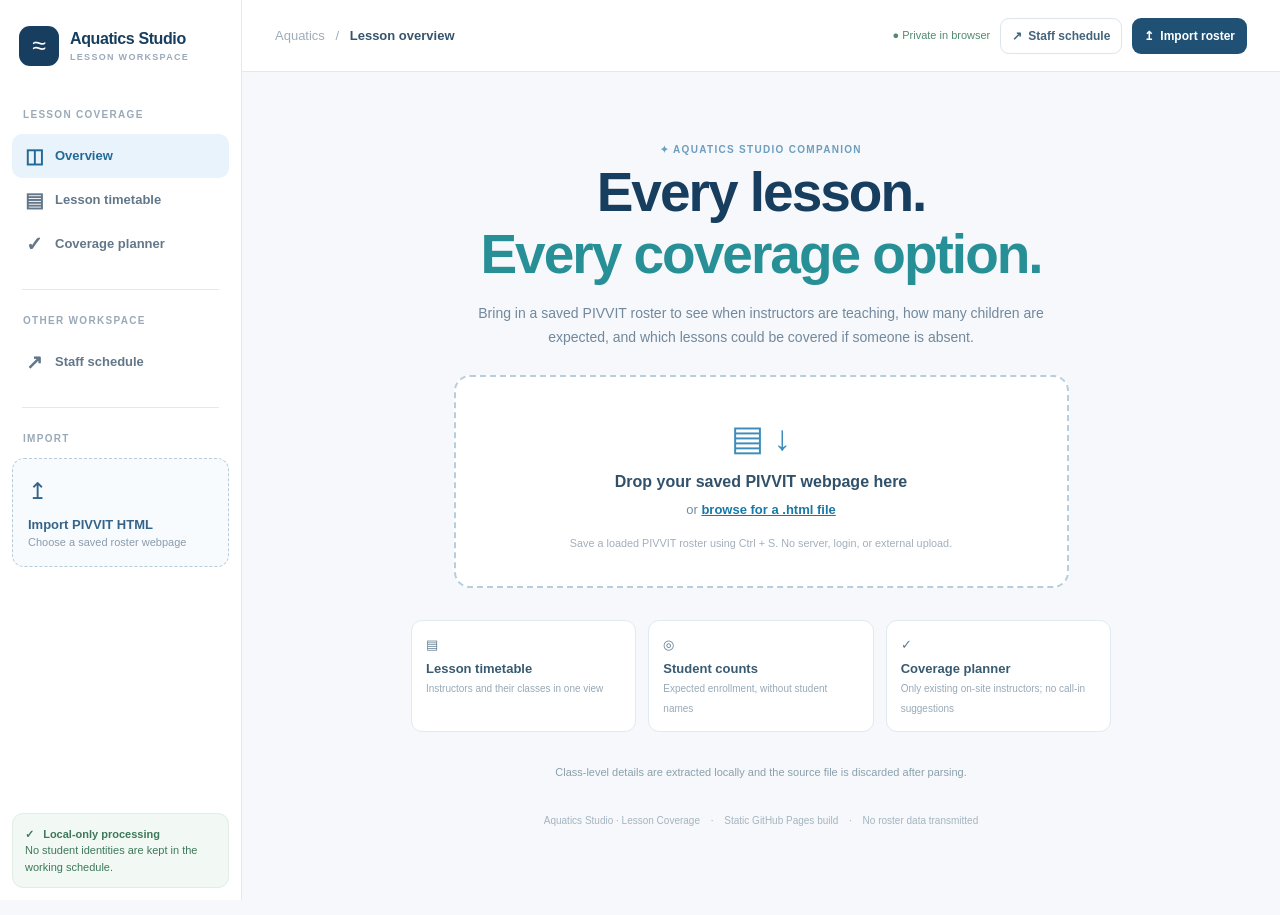
==== lesson-coverage.html @ ae76c293 "Add files via upload" ====
<!doctype html>
<html lang="en">
<head>
<meta charset="UTF-8"><meta name="viewport" content="width=device-width,initial-scale=1">
<title>Lesson Coverage · Aquatics Studio</title>
<meta name="description" content="A local-only PIVVIT roster viewer and lesson coverage planning assistant.">
<style>
:root{color-scheme:light;--navy:#173e5e;--blue:#3c8cb9;--teal:#159e94;--ink:#203548;--muted:#8294a5;--line:#e1eaf0;--bg:#f6f8fb;--soft:#edf5fb;--shadow:0 5px 25px rgba(29,56,80,.035);font-family:Inter,-apple-system,BlinkMacSystemFont,'Segoe UI',Arial,sans-serif}
*{box-sizing:border-box}body{margin:0;background:var(--bg);color:var(--ink);font-size:13px;line-height:1.5}h1,h2,h3,p{margin:0}button,input,select{font:inherit}button{cursor:pointer}button:disabled{opacity:.45;cursor:not-allowed}button:focus-visible,a:focus-visible,input:focus-visible,select:focus-visible,[tabindex]:focus-visible{outline:3px solid #a6d4ea;outline-offset:2px}.hidden{display:none!important}.layout{display:flex;min-height:100vh}.sidebar{width:242px;flex:none;background:white;border-right:1px solid var(--line);display:flex;flex-direction:column;position:sticky;top:0;height:100vh}.brand{padding:26px 19px 33px;display:flex;align-items:center;gap:11px;text-decoration:none}.brandmark{height:40px;width:40px;border-radius:11px;background:var(--navy);color:white;display:grid;place-items:center;font-size:25px}.brand strong{display:block;font-size:16px;letter-spacing:-.4px;color:var(--navy)}.brand small{display:block;font-size:9px;letter-spacing:1.3px;font-weight:800;color:#9aaabb}.side-inner{flex:1;overflow:auto;padding:0 12px}.side-label{color:#9aa9b8;letter-spacing:1.3px;font-size:10px;font-weight:800;margin:8px 11px 12px}.side-link{display:flex;width:100%;border:0;background:transparent;align-items:center;gap:11px;text-decoration:none;color:#62778a;padding:12px;border-radius:10px;font-size:13px;font-weight:650;text-align:left}.side-link:hover{background:#f4f9fc}.side-link.active{background:#e9f3fb;color:#236995}.nav-symbol{font-size:20px;width:20px;text-align:center;line-height:1}.side-divider{height:1px;background:var(--line);margin:23px 10px}.sidebar-upload{width:100%;padding:15px;border:1px dashed #b7ccdb;border-radius:12px;background:#f8fbfe;text-align:left;color:#356488;margin-bottom:20px}.sidebar-upload strong,.sidebar-upload small{display:block}.sidebar-upload strong{margin-top:6px}.sidebar-upload small{color:#8a9bab;font-size:11px}.private-note{margin:12px;padding:12px;border-radius:11px;background:#f2f9f5;border:1px solid #e1ede5;color:#3d7859;font-size:11px;font-weight:700}.main{min-width:0;flex:1}.topbar{height:72px;background:#fff;border-bottom:1px solid var(--line);padding:0 33px;display:flex;align-items:center;justify-content:space-between;gap:12px}.breadcrumb{color:#a0acb8}.breadcrumb strong{color:#36546d}.topbar-right{display:flex;align-items:center;gap:10px}.local-status{font-size:11px;color:#528b71}.btn{display:inline-flex;align-items:center;justify-content:center;text-decoration:none;gap:6px;padding:9px 14px;border-radius:9px;font-size:12px;font-weight:750;border:1px solid transparent;white-space:nowrap}.btn-primary{background:#205175;color:#fff}.btn-primary:hover{background:#15405d}.btn-light{background:white;color:#42647d;border-color:#dbe5ed}.btn-light:hover{background:#f5f9fc}.btn-teal{background:#168e85;color:#fff}.btn-teal:hover{background:#0d746d}.btn-sm{padding:8px 11px}.page{padding:32px 34px 55px;max-width:1540px;margin:auto}.heading{display:flex;align-items:flex-end;justify-content:space-between;gap:18px;margin-bottom:24px}.eyebrow{color:#6c9ec0;font-size:10px;font-weight:850;letter-spacing:1.3px;margin-bottom:5px}.heading h1{color:var(--navy);font-size:31px;letter-spacing:-1px}.heading p{margin-top:6px;color:#8595a4;font-size:12px}.panel{background:#fff;border:1px solid var(--line);border-radius:15px;box-shadow:var(--shadow)}.panel-pad{padding:21px}.panel h2{color:#264962;font-size:16px;letter-spacing:-.25px}.sub{color:#91a2b0;font-size:11px;margin-top:4px}.import-hero{max-width:800px;margin:38px auto 0;text-align:center}.import-hero h1{font-size:clamp(32px,4.5vw,55px);letter-spacing:-2px;line-height:1.12;color:var(--navy)}.import-hero h1 em{color:#278f96;font-style:normal}.import-hero p{max-width:600px;margin:17px auto 25px;color:#71889d;font-size:14px;line-height:1.7}.drop{max-width:615px;margin:0 auto;padding:35px 20px;border:2px dashed #b6cedd;background:#fff;border-radius:16px;cursor:pointer}.drop:hover,.drop.drag{background:#f4fbff;border-color:#4b9ac2}.drop-icon{font-size:35px;color:#3d8cba}.drop strong,.drop span,.drop small{display:block}.drop strong{font-size:16px;margin:6px 0;color:#31516b}.drop span{color:#718da0}.drop u{color:#1879a8;font-weight:700}.drop small{color:#a2afbc;margin-top:15px}.privacy{font-size:11px;color:#8aa0ac;margin-top:22px}.feature-grid{display:grid;grid-template-columns:repeat(3,1fr);gap:12px;max-width:700px;margin:32px auto}.feature-grid>div{background:#fff;border:1px solid var(--line);border-radius:11px;padding:14px;color:#5f7a8f;text-align:left}.feature-grid b{display:block;color:#385b72;margin-top:4px}.feature-grid span{font-size:10px;color:#97a9b7}.toolbar{display:flex;align-items:center;flex-wrap:wrap;gap:10px;justify-content:space-between;margin-bottom:18px}.toolbar-right{display:flex;align-items:center;gap:9px;flex-wrap:wrap}.field{background:white;border:1px solid #dce7ef;border-radius:9px;padding:10px 12px;color:#42637b;min-width:160px;max-width:100%}.field-inline{display:flex;align-items:center;gap:8px}.field-inline label{font-size:11px;color:#748b9b;font-weight:700}.kpis{display:grid;grid-template-columns:repeat(4,minmax(0,1fr));gap:13px;margin-bottom:18px}.kpi{padding:18px}.kpi-label{font-size:11px;color:#8699a8}.kpi-value{font-size:32px;font-weight:800;letter-spacing:-1px;color:#244b68;margin:7px 0 2px}.kpi-note{font-size:10px;color:#9fb0bc}.pill{display:inline-flex;align-items:center;border:1px solid #d8e8f2;border-radius:99px;padding:3px 8px;background:#f1f8fc;color:#407aa1;font-weight:750;font-size:10px}.pill.success{background:#eef8f2;border-color:#cfebda;color:#2b885e}.pill.warn{background:#fff8e9;border-color:#f6e5c5;color:#a87821}.pill.danger{background:#fdf0ee;border-color:#f2d3ce;color:#ab5a4b}.section-head{display:flex;justify-content:space-between;gap:12px;align-items:flex-start;margin-bottom:16px;flex-wrap:wrap}.section-actions{display:flex;flex-wrap:wrap;gap:8px;align-items:center}.view-tabs{display:flex;gap:3px;background:#f3f7fa;border-radius:9px;padding:4px}.view-tab{border:0;background:transparent;color:#7891a4;padding:6px 10px;border-radius:7px;font-weight:750;font-size:11px}.view-tab.active{background:#fff;color:#2c678e;box-shadow:0 2px 5px #193d5717}.search{width:190px;min-width:100px}.schedule-panel{padding:20px;margin-top:17px}.notice{background:#f0f7fc;border:1px solid #daebf6;padding:12px 14px;border-radius:10px;color:#537d99;font-size:11px;margin-bottom:15px}.notice.warn{background:#fff8ee;border-color:#f4e4ca;color:#906b35}.notice.danger{background:#fff1ee;border-color:#f0d4cf;color:#a45a4e}.timeline-wrap{overflow:auto;border:1px solid #e6edf2;border-radius:10px}.timeline{min-width:820px}.timeline-header,.timeline-row{display:grid;grid-template-columns:195px 1fr}.timeline-header{background:#f8fbfd;border-bottom:1px solid #e3ebf2}.timeline-name-header{padding:12px;font-size:10px;font-weight:850;color:#899faf;border-right:1px solid #e6ecf2}.timeline-track-header{position:relative;height:39px}.hour-tick{position:absolute;top:13px;transform:translateX(-50%);font-size:10px;color:#8ca0b2;white-space:nowrap}.hour-tick.last{transform:translateX(-100%)}.timeline-person{padding:8px 12px;border-right:1px solid #e6edf2;overflow:hidden;white-space:nowrap;text-overflow:ellipsis;color:#4f6b7e;font-weight:650}.timeline-row{height:45px;border-bottom:1px solid #eef2f6}.timeline-row:last-child{border-bottom:0}.timeline-body{position:relative;background:repeating-linear-gradient(to right,#fff 0,#fff calc(var(--step) - 1px),#edf2f6 calc(var(--step) - 1px),#edf2f6 var(--step))}.timeline-lesson{position:absolute;top:9px;height:27px;background:#279e98;border:0;border-radius:5px;padding:3px 5px;color:white;font-size:10px;overflow:hidden;white-space:nowrap;text-overflow:ellipsis;text-align:left;min-width:2px}.timeline-lesson:hover{background:#147e79}.timeline-lesson.canceled{background:#aeb8c2;color:#324a59}.timeline-lesson.empty{background:#b7d7d4;color:#30635e}.timeline-lesson.absent{background:#d9a255;color:#523815}.count-bubble{display:inline-flex;justify-content:center;align-items:center;background:#ebf5f9;color:#39769a;border-radius:6px;padding:1px 6px;font-size:10px;font-weight:750}.table-wrap{overflow:auto;border:1px solid #e7edf2;border-radius:10px}.data-table{width:100%;border-collapse:collapse;text-align:left;min-width:760px}.data-table th{background:#f7fafd;font-size:10px;letter-spacing:.4px;text-transform:uppercase;color:#899faf;padding:12px}.data-table td{font-size:12px;padding:10px 12px;border-top:1px solid #edf1f5;color:#527087}.data-table td:first-child{font-weight:700;color:#3a607b}.data-table tr:hover td{background:#fafdff}.data-table tbody tr.canceled-row{opacity:.6}.data-table button{font-size:11px}.overview-columns{display:grid;grid-template-columns:1.15fr .85fr;gap:18px}.card-grid{columns:2;column-gap:11px}.person-card{break-inside:avoid;border:1px solid #e1eaf1;border-radius:12px;padding:14px;background:#fff;margin-bottom:11px}.person-card-head{display:flex;justify-content:space-between;gap:8px;align-items:flex-start;margin-bottom:9px}.person-card strong{color:#365f78}.person-card small{display:block;color:#93a7b5;font-size:10px;margin:4px 0}.lesson-mini{border-top:1px solid #edf2f6;padding:7px 0;display:flex;justify-content:space-between;gap:8px;font-size:11px;color:#70899a}.lesson-mini:last-child{padding-bottom:0}.lesson-mini b{color:#527187}.coverage-layout{display:grid;grid-template-columns:310px 1fr;gap:17px}.label{display:block;font-weight:750;color:#60798c;font-size:11px;margin-bottom:7px}.control-block{margin-bottom:18px}.select-full{width:100%;border:1px solid #d9e5ee;border-radius:9px;padding:10px;background:white;color:#345b74}.help{color:#93a5b4;font-size:11px;margin-top:6px}.checkbox-row{display:flex;gap:8px;align-items:flex-start;font-size:11px;color:#627e8f;cursor:pointer;padding:6px 0}.checkbox-row input{accent-color:#267c9d;margin-top:2px}.onsite-list{border:1px solid #e2eaf0;border-radius:10px;max-height:290px;overflow:auto}.onsite-row{padding:11px 12px;border-bottom:1px solid #eaf0f4}.onsite-row:last-child{border:0}.onsite-name{display:flex;align-items:center;gap:8px;font-weight:700;color:#476c82}.onsite-times{display:flex;align-items:center;gap:5px;margin:7px 0 0 23px}.onsite-times input{min-width:0;width:106px;padding:5px 4px;border:1px solid #dbe7ee;border-radius:6px;color:#536e7f;font-size:10px}.analysis-empty{padding:50px 20px;text-align:center;color:#97a7b3}.analysis-empty strong{color:#4f7185;font-size:17px;display:block;margin-bottom:7px}.analysis-cards{display:grid;grid-template-columns:repeat(3,1fr);gap:10px;margin:15px 0}.analysis-stat{padding:12px;background:#f7fafc;border:1px solid #e9eff3;border-radius:9px}.analysis-stat strong{font-size:24px;color:#2b5976;display:block}.analysis-stat span{font-size:10px;color:#8ca0ae}.recommendation{padding:14px;border:1px solid #e6edf2;border-radius:11px;margin-top:10px}.rec-head{display:flex;justify-content:space-between;gap:12px;align-items:flex-start}.rec-head strong{font-size:13px;color:#35607a}.rec-detail{color:#6e899b;font-size:11px;margin-top:5px}.rec-option{padding:9px 11px;margin-top:8px;background:#f5f9fb;border-radius:8px;font-size:11px;color:#506f81}.rec-alternate{font-size:11px;color:#8b9fac;margin-top:7px}.rec-uncovered{border-color:#edcec7;background:#fffbfa}.rec-review{border-color:#f1e2c6}.muted{color:#9aabb8}.print-only{display:none}.footer{font-size:10px;color:#a4b4c0;text-align:center;margin:32px auto}.modal-cover{position:fixed;inset:0;z-index:20;background:#203b5073;display:grid;place-items:center;padding:16px}.modal{background:#fff;border-radius:16px;padding:24px;width:min(475px,100%);box-shadow:0 20px 55px #132d4147}.modal-head{display:flex;justify-content:space-between;gap:12px;align-items:center;margin-bottom:18px}.modal .form-row{margin-bottom:12px}.modal input,.modal select{width:100%;border:1px solid #dce7ef;border-radius:8px;padding:10px;color:#436379}.modal-buttons{display:flex;justify-content:flex-end;gap:8px;margin-top:18px}.menu{display:none}.summary-strip{display:flex;gap:8px;align-items:center;flex-wrap:wrap;margin:0 0 14px}.tiny{font-size:10px}.warning-icon{color:#c99437}.btn-inline{border:0;background:transparent;color:#3184ad;font-weight:750;padding:3px;cursor:pointer}
@media(max-width:1150px){.sidebar{width:206px}.page{padding:25px 21px}.overview-columns{grid-template-columns:1fr}.coverage-layout{grid-template-columns:1fr}.onsite-list{max-height:230px}.kpis{grid-template-columns:repeat(2,1fr)}}
@media(max-width:700px){.sidebar{position:fixed;z-index:15;left:-260px;transition:left .18s;box-shadow:10px 0 30px #183a5912;width:245px}.sidebar.mobile-open{left:0}.menu{display:inline-flex}.topbar{height:62px;padding:0 12px}.topbar-right{gap:5px}.local-status{display:none}.topbar-right .btn{padding:8px}.topbar-right .btn span{display:none}.page{padding:20px 13px}.heading{align-items:flex-start;flex-direction:column}.heading h1{font-size:26px}.kpis{gap:9px}.kpi{padding:12px}.kpi-value{font-size:27px}.panel-pad,.schedule-panel{padding:14px}.toolbar{align-items:flex-start}.field-inline{flex-wrap:wrap}.field{min-width:135px}.search{width:100%}.card-grid{columns:1}.feature-grid{grid-template-columns:1fr}.analysis-cards{gap:5px}.analysis-stat{padding:9px}.analysis-stat strong{font-size:20px}}
@media print{body{background:#fff}.sidebar,.topbar,.heading .btn,.toolbar,.section-actions,.coverage-side,.footer,.no-print,.view-tabs{display:none!important}.page{padding:0}.panel{box-shadow:none;border:0}.coverage-layout{display:block}.coverage-results{display:block!important}.kpis{display:none}.recommendation{break-inside:avoid}.print-only{display:block}.app-view:not(#view-coverage){display:none!important}}
</style>
</head>
<body>
<div class="layout">
<aside class="sidebar" id="sidebar">
  <a href="./index.html" class="brand"><span class="brandmark">≈</span><span><strong>Aquatics Studio</strong><small>LESSON WORKSPACE</small></span></a>
  <div class="side-inner">
    <div class="side-label">LESSON COVERAGE</div>
    <button class="side-link active" data-page="overview"><span class="nav-symbol">◫</span> Overview</button>
    <button class="side-link" data-page="timetable"><span class="nav-symbol">▤</span> Lesson timetable</button>
    <button class="side-link" data-page="coverage"><span class="nav-symbol">✓</span> Coverage planner</button>
    <div class="side-divider"></div>
    <div class="side-label">OTHER WORKSPACE</div>
    <a class="side-link" href="./index.html"><span class="nav-symbol">↗</span> Staff schedule</a>
    <div class="side-divider"></div>
    <div class="side-label">IMPORT</div>
    <button class="sidebar-upload" id="uploadSide" type="button"><span style="font-size:23px">↥</span><strong>Import PIVVIT HTML</strong><small id="fileSideLabel">Choose a saved roster webpage</small></button>
  </div>
  <div class="private-note">✓ &nbsp; Local-only processing<br><span style="font-weight:450">No student identities are kept in the working schedule.</span></div>
</aside>
<main class="main">
<header class="topbar"><div class="breadcrumb"><button class="btn btn-light btn-sm menu" id="menu" aria-label="Toggle menu">☰</button> Aquatics <span style="padding:0 7px">/</span> <strong id="crumb">Lesson overview</strong></div><div class="topbar-right"><span class="local-status">● Private in browser</span><a href="./index.html" class="btn btn-light btn-sm">↗ <span>Staff schedule</span></a><button id="uploadTop" class="btn btn-primary btn-sm">↥ <span>Import roster</span></button></div></header>
<div class="page">
  <div id="intro" class="import-hero"><div class="eyebrow">✦ AQUATICS STUDIO COMPANION</div><h1>Every lesson.<br><em>Every coverage option.</em></h1><p>Bring in a saved PIVVIT roster to see when instructors are teaching, how many children are expected, and which lessons could be covered if someone is absent.</p><div id="drop" class="drop" role="button" tabindex="0"><div class="drop-icon">▤ ↓</div><strong>Drop your saved PIVVIT webpage here</strong><span>or <u>browse for a .html file</u></span><small>Save a loaded PIVVIT roster using Ctrl + S. No server, login, or external upload.</small></div><div class="feature-grid"><div>▤ <b>Lesson timetable</b><span>Instructors and their classes in one view</span></div><div>◎ <b>Student counts</b><span>Expected enrollment, without student names</span></div><div>✓ <b>Coverage planner</b><span>Only existing on-site instructors; no call-in suggestions</span></div></div><div class="privacy">Class-level details are extracted locally and the source file is discarded after parsing.</div></div>
  <div id="workspace" class="hidden">
    <div class="heading"><div><div class="eyebrow">PIVVIT / ROSTER INTELLIGENCE</div><h1 id="pageTitle">Lesson overview</h1><p id="pageSub">See the day at a glance.</p></div><div class="section-actions"><button id="printPlan" type="button" class="btn btn-light hidden">▣ Print plan</button><button id="goCoverage" type="button" class="btn btn-teal">✓ Analyze coverage</button></div></div>
    <div class="toolbar"><div class="field-inline"><label for="day">Roster date</label><select class="field" id="day"></select></div><div class="toolbar-right"><span class="pill" id="sourceDay">Local PIVVIT snapshot</span><span class="pill warn hidden" id="capacityAlert">Capacity date differs</span></div></div>
    <div id="message" class="notice hidden"></div>
    <section class="app-view" id="view-overview">
      <div class="kpis"><div class="panel kpi"><div class="kpi-label">Lessons on selected day</div><div class="kpi-value" id="kLessons">0</div><div class="kpi-note">Excluding canceled occurrences</div></div><div class="panel kpi"><div class="kpi-label">Instructors on roster</div><div class="kpi-value" id="kInstructors">0</div><div class="kpi-note">Distinct assigned instructors</div></div><div class="panel kpi"><div class="kpi-label">Expected children</div><div class="kpi-value" id="kChildren">0</div><div class="kpi-note">Ignores historic red attendance Xs</div></div><div class="panel kpi"><div class="kpi-label">Non-running occurrences</div><div class="kpi-value" id="kCanceled">0</div><div class="kpi-note">Canceled or moved class slots</div></div></div>
      <div class="overview-columns"><section class="panel panel-pad"><div class="section-head"><div><h2>Teaching team</h2><p class="sub">Every instructor and their scheduled classes.</p></div></div><div class="card-grid" id="instructorCards"></div></section><section class="panel panel-pad"><div class="section-head"><div><h2>At-a-glance timetable</h2><p class="sub">Latest imported roster, arranged by lesson time.</p></div><button class="btn btn-light btn-sm" data-go="timetable">Full timetable →</button></div><div id="quickList"></div></section></div>
    </section>
    <section class="app-view hidden" id="view-timetable"><div class="panel schedule-panel"><div class="section-head"><div><h2>Lesson timetable</h2><p class="sub">A shared time scale for every instructor. Click a lesson for details or to adjust its planning count.</p></div><div class="section-actions"><input id="search" class="field search" placeholder="Filter by instructor or level"><select id="zoom" class="field" aria-label="Timeline time range" style="min-width:140px"><option value="full">Full day</option><option value="afternoon">Afternoon focus</option></select><div class="view-tabs"><button class="view-tab active" id="timelineTab">Timeline</button><button class="view-tab" id="tableTab">Table</button></div></div></div><div id="timelineWrap" class="timeline-wrap"></div><div id="tableWrap" class="table-wrap hidden"></div><p class="help" style="margin-top:12px">Dimmed lessons are canceled/moved. An empty class still reserves its instructor's time unless you change that in coverage settings.</p></div></section>
    <section class="app-view hidden" id="view-coverage"><div class="coverage-layout">
      <section class="panel panel-pad coverage-side"><h2>Coverage settings</h2><p class="sub">Only assign instructors already on-site. No call-in recommendations.</p><div class="control-block" style="margin-top:21px"><label class="label" for="absent">Instructor calling out</label><select id="absent" class="select-full"><option value="">Select an instructor</option></select><p class="help">Their active classes become the lessons that need coverage.</p></div><div class="control-block"><span class="label">On-site instructor windows</span><p class="help" style="margin:0 0 8px">Initially estimated from each instructor's first and last lessons. Adjust to the hours they are actually working; this does not call anyone in.</p><div id="onsite" class="onsite-list"></div></div><div class="control-block"><label class="checkbox-row"><input id="allowEmpty" type="checkbox"> Treat zero-registration classes as free slots <span class="muted">(default: reserved)</span></label><label class="checkbox-row"><input id="verifyCapacity" type="checkbox"> I've checked the PIVVIT capacities for this date</label><p class="help">Otherwise a merge is shown as provisional if the capacity label is for another date.</p></div><button id="analyze" type="button" class="btn btn-teal" style="width:100%">Find best coverage plan</button></section>
      <section class="panel panel-pad coverage-results"><div class="section-head"><div><h2>Recommended coverage plan</h2><p class="sub">Checks for time conflicts, matching levels, class capacity and instructor availability.</p></div></div><div id="analysis"><div class="analysis-empty"><strong>Ready to find coverage</strong>Choose an absent instructor, confirm who's on site, then run the planner.</div></div><div class="print-only"><p style="color:#78909f;font-size:11px">Aquatics Studio · Local coverage recommendations · Verify qualifications and class caps before changing anything in PIVVIT.</p></div></section>
    </div></section>
  </div>
  <footer class="footer">Aquatics Studio · Lesson Coverage <span style="padding:0 8px">·</span> Static GitHub Pages build <span style="padding:0 8px">·</span> No roster data transmitted</footer>
</div>
</main>
</div>
<input id="file" type="file" hidden accept=".html,.htm,text/html">
<div class="modal-cover hidden" id="modalCover"><div class="modal" role="dialog" aria-modal="true" aria-labelledby="modalTitle"><div class="modal-head"><h2 id="modalTitle">Edit lesson</h2><button class="btn btn-light btn-sm" id="closeModal" type="button">×</button></div><p class="sub" style="margin-bottom:16px" id="modalInfo"></p><div class="form-row"><label class="label" for="editExpected">Expected students for this date</label><input id="editExpected" type="number" min="0" max="200"></div><div class="form-row"><label class="label" for="editCapacity">Maximum class capacity</label><input id="editCapacity" type="number" min="0" max="200"></div><div class="form-row"><label class="checkbox-row"><input id="editCanceled" type="checkbox"> Class canceled / moved on this date</label></div><div class="modal-buttons"><button class="btn btn-light" id="cancelModal" type="button">Cancel</button><button class="btn btn-primary" id="saveModal" type="button">Save planning changes</button></div><p class="help">These edits affect only the browser session, not PIVVIT.</p></div></div>
<script>
'use strict';
const $=id=>document.getElementById(id);
const h=s=>String(s??'').replace(/[&<>"']/g,c=>({'&':'&amp;','<':'&lt;','>':'&gt;','"':'&quot;',"'":'&#39;'}[c]));
const norm=s=>String(s||'').replace(/\s+/g,' ').trim();
const uid=()=>Math.random().toString(36).slice(2,11);
const months={jan:0,feb:1,mar:2,apr:3,may:4,jun:5,jul:6,aug:7,sep:8,oct:9,nov:10,dec:11};
const dayLabel=iso=>new Date(iso+'T12:00:00').toLocaleDateString('en-US',{weekday:'long',month:'short',day:'numeric',year:'numeric'});
const dateCompare=(a,b)=>a.localeCompare(b);
function parseDateHuman(s,year=2026){const m=norm(s).match(/\b(Jan|Feb|Mar|Apr|May|Jun|Jul|Aug|Sep|Oct|Nov|Dec)[a-z]*\s*(\d{1,2})(?:,?\s+(20\d{2}))?/i);if(!m)return '';const d=new Date(Date.UTC(Number(m[3]||year),months[m[1].slice(0,3).toLowerCase()],Number(m[2])));return d.toISOString().slice(0,10);}
function clock(str){const m=norm(str).toLowerCase().match(/^(\d{1,2}):(\d\d)\s*(am|pm)?$/);if(!m)return null;let hh=+m[1];if(hh>23||+m[2]>59)return null;if(m[3]){if(hh<1||hh>12)return null;hh=(hh%12)+(m[3]==='pm'?12:0);}return hh*60+(+m[2]);}
function clockText(m){if(!Number.isFinite(m))return '—';const hr=Math.floor((m%1440+1440)%1440/60),mm=(m%60+60)%60;return (hr%12||12)+':'+String(mm).padStart(2,'0')+(hr>=12?' PM':' AM');}
function shortClock(m){const hr=Math.floor(m/60);return (hr%12||12)+(hr>=12?'p':'a');}
function timeInput(m){if(!Number.isFinite(m))return '';return String(Math.floor(m/60)%24).padStart(2,'0')+':'+String(m%60).padStart(2,'0');}
function windowTime(s){const m=/^(\d{1,2}:\d{2}\s*(?:am|pm)?)\s*[-–—]\s*(\d{1,2}:\d{2}\s*(?:am|pm)?)$/i.exec(norm(s));if(!m)return null;let a=m[1],b=m[2];const sufA=(a.match(/(am|pm)$/i)||[])[1],sufB=(b.match(/(am|pm)$/i)||[])[1];if(!sufA&&sufB)a+=''+sufB;const begin=clock(a),end=clock(b);if(begin==null||end==null)return null;return [begin,end<=begin?end+1440:end];}
function iconStatus(td){if(!td)return 'unknown';const icons=Array.from(td.querySelectorAll('svg[data-icon]'));if(icons.some(x=>x.getAttribute('data-icon')==='square'&&(x.getAttribute('data-prefix')==='fas'||x.id?.includes('class-canceled'))))return 'nonrunning';if(icons.some(x=>x.getAttribute('data-icon')==='square'&&x.id?.includes('class-canceled')))return 'nonrunning';if(icons.some(x=>x.getAttribute('data-icon')==='flag'))return 'flagged';if(icons.some(x=>x.getAttribute('data-icon')==='check'))return 'present';if(icons.some(x=>x.getAttribute('data-icon')==='xmark'&&x.classList.contains('future-date-color')))return 'future';if(icons.some(x=>x.getAttribute('data-icon')==='xmark'&&x.classList.contains('absence-color')))return 'historic-absence';if(icons.some(x=>x.getAttribute('data-icon')==='square'&&x.getAttribute('data-prefix')==='far'))return 'unknown';return 'unknown';}
function excludesRegistration(tr,date,year){const raw=norm(tr.textContent);const start=raw.match(/STARTS\s+ON\s+([A-Za-z]{3,9}\s+\d{1,2},?\s+20\d{2})/i);if(start){const d=parseDateHuman(start[1],year);if(d&&dateCompare(date,d)<0)return true;}const stop=raw.match(/(?:TRANSFERRED|CANCELED)\s+([A-Za-z]{3,9}\s+\d{1,2},?\s+20\d{2})/i);if(stop){const d=parseDateHuman(stop[1],year);if(d&&dateCompare(date,d)>=0)return true;}return false;}
function parseRoster(html){const doc=new DOMParser().parseFromString(html,'text/html');const root=doc.querySelector('.roster-screen__table');if(!root)throw Error('No PIVVIT roster table found. Open the roster page, select the day, and save the loaded webpage as HTML.');const blocks=Array.from(root.children).filter(x=>x.querySelector('.offering-title'));
 const isoMatches=Array.from(html.matchAll(/(?:instructor|participant)-\d+-(20\d{2}-\d\d-\d\d)/g),m=>m[1]);const years=isoMatches.map(x=>+x.slice(0,4));const year=years.length?years.sort((a,b)=>a-b)[Math.floor(years.length/2)]:new Date().getFullYear();
 const classes=[];const allDates=new Set();const notices=[];const collapsed=root.textContent.match(/Show\s+(\d+)\s+passed\s+class/i);if(collapsed)notices.push(collapsed[1]+' earlier classes are collapsed in the saved roster. Expand them in PIVVIT if they are needed for coverage.');
 for(const b of blocks){const heading=b.querySelector('.offering-title'),hs=Array.from(heading?.children||[]).filter(x=>x.matches('h2,h4'));const title=norm(hs[0]?.textContent),times=windowTime(hs[1]?.textContent),instructor=norm(hs[3]?.textContent);if(!title||!times||!instructor)continue;
 const capString=norm(b.querySelector('.daily-swim-lesson .mb-2 > span')?.textContent||'');const m=capString.match(/(\d+)\s+registered,\s*(\d+)\s+spot\(s\)\s+remaining\s*\(([^)]+)\)/i);const registered=m?+m[1]:null,remaining=m?+m[2]:null,capacity=registered!=null&&remaining!=null?registered+remaining:null,capacityDate=m?parseDateHuman(m[3],year):'';
 const table=b.querySelector('table');const dateHeaders=Array.from(table?.querySelectorAll('thead th')||[]).map(th=>parseDateHuman(th.textContent,year));dateHeaders.filter(Boolean).forEach(d=>allDates.add(d));const trs=Array.from(table?.querySelectorAll('tbody tr')||[]);const instRow=trs[0]||null;
 const observations={};for(let i=0;i<dateHeaders.length;i++){const date=dateHeaders[i];if(!date)continue;const idx=i;const teacherCell=instRow?.querySelectorAll('td')[idx];const teacher=iconStatus(teacherCell);let expected=0;let excluded=0;let ambiguous=0;for(const row of trs.slice(1)){const cells=row.querySelectorAll('td');const c=cells[idx];const status=iconStatus(c);if(status==='nonrunning'||status==='flagged'||excludesRegistration(row,date,year)){excluded++;continue;}
 // Past attendance Xs are retrospective attendance records, NOT a reason to discount expected registration.
 expected++;if(status==='unknown')ambiguous++;
 }
 const nonrunning=teacher==='nonrunning';observations[date]={expected,excluded,ambiguous,teacher,nonrunning};}
 classes.push({id:'lesson-'+classes.length,title,instructor,start:times[0],end:times[1],registered,remaining,capacity,capacityDate,observations,overrides:{}});
 }
 if(!classes.length)throw Error('The HTML contains a PIVVIT page, but no loaded class sections. Try expanding the roster and saving again.');
 if(!allDates.size)throw Error('Class sections were found but there were no dated attendance columns. Save a roster with the lesson dates visible.');
 const dates=Array.from(allDates).sort();const site=norm(doc.querySelector('body')?.textContent||'').slice(0,65);return {classes,dates,site,sourceClasses:classes.length,notices};}
function isMergeable(x){return !/(private|assessment|try.?out|masters|clinic|team|camp|stroke|semi)/i.test(x.title);}
function intersects(a,b,c,d){return a<d&&c<b;}
const state={roster:null,day:'',page:'overview',tableMode:'timeline',filter:'',zoom:'full',absent:'',windows:{},verifiedCapacity:false,allowEmpty:false,editing:null,analysis:null};
function lessonForDate(lesson,date=state.day){const obs=lesson.observations[date];const override=lesson.overrides[date]||{};return {...lesson,expected:override.expected??obs?.expected??lesson.registered??0,capacity:override.capacity??lesson.capacity,canceled:override.canceled??obs?.nonrunning??false,teacherStatus:obs?.teacher??'unknown',excluded:obs?.excluded??0,capacityValid:!!(override.capacity!==undefined||state.verifiedCapacity||lesson.capacityDate===date),manual:!!Object.keys(override).length};}
function dailyLessons(){return state.roster?state.roster.classes.filter(x=>x.observations[state.day]).map(x=>lessonForDate(x)):[];}
function activeLessons(){return dailyLessons().filter(x=>!x.canceled);}
function instructorNames(){return [...new Set(dailyLessons().map(x=>x.instructor))].sort((a,b)=>a.localeCompare(b));}
function loadWindows(){const d=dailyLessons();const prev=state.windows;state.windows={};for(const name of instructorNames()){const taught=d.filter(x=>x.instructor===name&&!x.canceled);const start=Math.min(...taught.map(x=>x.start)),end=Math.max(...taught.map(x=>x.end));const existing=prev[name];const flagged=taught.some(x=>x.teacherStatus==='flagged');state.windows[name]={enabled:existing?.enabled??!flagged,start:Number.isFinite(start)?(existing?.start??start):0,end:Number.isFinite(end)?(existing?.end??end):0};}}
function showPage(page){state.page=page;for(const el of document.querySelectorAll('[data-page]'))el.classList.toggle('active',el.dataset.page===page);for(const id of ['overview','timetable','coverage'])$('view-'+id).classList.toggle('hidden',id!==page);const titles={overview:'Lesson overview',timetable:'Lesson timetable',coverage:'Coverage planner'},subs={overview:'Know who is teaching, what they teach, and how many children are expected.',timetable:'Instructors, lesson times and enrollment on one shared timetable.',coverage:'Find available on-site instructors and compatible class merges.'};$('pageTitle').textContent=titles[page];$('pageSub').textContent=subs[page];$('crumb').textContent=titles[page];$('printPlan').classList.toggle('hidden',page!=='coverage');if(page==='coverage')renderCoverageSetup();if(page==='timetable')renderTimetable();if(page==='overview')renderOverview();$('sidebar').classList.remove('mobile-open');}
function reveal(){const r=state.roster;$('intro').classList.add('hidden');$('workspace').classList.remove('hidden');$('sourceDay').textContent=r.classes.length+' imported lessons';$('day').innerHTML=r.dates.map(d=>`<option value="${h(d)}">${h(dayLabel(d))}</option>`).join('');$('day').value=state.day;renderAll();}
function updateMessage(){const d=dailyLessons(),counts=d.filter(x=>x.capacityDate&&x.capacityDate!==state.day).length;$('capacityAlert').classList.toggle('hidden',!counts);$('capacityAlert').textContent=counts+' capacities dated differently';const warning=d.some(x=>x.teacherStatus==='historic-absence');const alertText=`${state.roster.notices.join(' ')} PIVVIT import is a saved snapshot, not a live connection. ${counts?'Some displayed capacity values are dated differently from the selected lesson day; verify them before a merge. ':''}${warning?'Past red attendance Xs are not treated as advance call-outs. ':''}Student names are not retained.`;$('message').classList.remove('hidden');$('message').textContent=alertText;}
function renderAll(){updateMessage();renderOverview();renderTimetable();renderCoverageSetup();}
function renderOverview(){const data=dailyLessons(),active=data.filter(x=>!x.canceled),members=instructorNames(),children=active.reduce((a,x)=>a+x.expected,0);$('kLessons').textContent=active.length;$('kInstructors').textContent=members.length;$('kChildren').textContent=children;$('kCanceled').textContent=data.length-active.length;
 $('instructorCards').innerHTML=members.map(name=>{const cs=active.filter(x=>x.instructor===name).sort((a,b)=>a.start-b.start);const sum=cs.reduce((a,x)=>a+x.expected,0);return `<div class="person-card"><div class="person-card-head"><div><strong>${h(name)}</strong><small>${cs.length} lesson${cs.length===1?'':'s'} · ${sum} expected kids</small></div><span class="count-bubble">${cs.length}</span></div>${cs.length?cs.map(x=>`<div class="lesson-mini"><span>${h(clockText(x.start))} ${h(x.title)}</span><b>${x.expected}</b></div>`).join(''):'<div class="muted">No running lessons</div>'}</div>`;}).join('')||'<div class="muted">No instructors in this snapshot.</div>';
 $('quickList').innerHTML=active.sort((a,b)=>a.start-b.start||a.instructor.localeCompare(b.instructor)).slice(0,15).map(x=>`<div class="lesson-mini"><span><b>${h(clockText(x.start))}</b> · ${h(x.title)}<br><span class="muted">${h(x.instructor)}</span></span><span class="count-bubble">${x.expected} ${x.expected===1?'kid':'kids'}</span></div>`).join('')+(active.length>15?`<p class="help">+ ${active.length-15} more lessons in timetable</p>`:'')||'<div class="muted">No running lessons for this date.</div>';
}
function renderTimetable(){const lessons=dailyLessons().filter(x=>(x.title+' '+x.instructor).toLowerCase().includes(state.filter));$('timelineTab').classList.toggle('active',state.tableMode==='timeline');$('tableTab').classList.toggle('active',state.tableMode==='table');$('timelineWrap').classList.toggle('hidden',state.tableMode!=='timeline');$('tableWrap').classList.toggle('hidden',state.tableMode!=='table');const max=Math.max(60,...lessons.map(x=>x.end));const min=Math.min(6*60,...lessons.map(x=>x.start));const start=state.zoom==='afternoon'?14*60:Math.floor(min/60)*60,end=state.zoom==='afternoon'?Math.max(20*60,Math.ceil(max/60)*60):Math.ceil(max/60)*60,diff=Math.max(60,end-start);const timelineLessons=lessons.filter(x=>x.end>start&&x.start<end);const names=[...new Set(timelineLessons.map(x=>x.instructor))].sort();$('zoom').value=state.zoom;const ticks=[];for(let t=start;t<=end;t+=60)ticks.push(`<span class="hour-tick${t===end?' last':''}" style="left:${(t-start)/diff*100}%">${h(shortClock(t))}</span>`);
 $('timelineWrap').innerHTML=`<div class="timeline"><div class="timeline-header"><div class="timeline-name-header">INSTRUCTOR</div><div class="timeline-track-header">${ticks.join('')}</div></div>${names.map(name=>`<div class="timeline-row"><div class="timeline-person" title="${h(name)}">${h(name)}</div><div class="timeline-body" style="--step:${60/diff*100}%">${timelineLessons.filter(x=>x.instructor===name).map(x=>`<button type="button" class="timeline-lesson ${x.canceled?'canceled':x.expected===0?'empty':''}" style="left:${(Math.max(x.start,start)-start)/diff*100}%;width:${(Math.min(x.end,end)-Math.max(x.start,start))/diff*100}%" data-edit="${h(x.id)}" title="${h(x.title)} · ${h(clockText(x.start))}–${h(clockText(x.end))} · ${x.expected} kids${x.canceled?' · Canceled/moved':''}">${h(x.title)} · ${x.expected}</button>`).join('')}</div></div>`).join('')}</div>`;
 $('tableWrap').innerHTML=`<table class="data-table"><thead><tr><th>Time</th><th>Level / class</th><th>Instructor</th><th>Expected</th><th>Capacity</th><th>Status</th><th></th></tr></thead><tbody>${lessons.sort((a,b)=>a.start-b.start||a.instructor.localeCompare(b.instructor)).map(x=>`<tr class="${x.canceled?'canceled-row':''}"><td>${h(clockText(x.start))}–${h(clockText(x.end))}</td><td>${h(x.title)}</td><td>${h(x.instructor)}</td><td>${x.expected}</td><td>${x.capacity??'—'} ${x.capacityValid?'':'⚠'}</td><td><span class="pill ${x.canceled?'warn':'success'}">${x.canceled?'Canceled / moved':'Scheduled'}</span></td><td><button data-edit="${h(x.id)}" class="btn btn-light btn-sm">Edit</button></td></tr>`).join('')}</tbody></table>`;}
function renderCoverageSetup(){const names=instructorNames();if(!names.includes(state.absent))state.absent='';$('absent').innerHTML='<option value="">Select instructor</option>'+names.map(x=>`<option value="${h(x)}">${h(x)}</option>`).join('');$('absent').value=state.absent;$('onsite').innerHTML=names.filter(n=>n!==state.absent).map(n=>{const w=state.windows[n]||{enabled:false,start:0,end:0};return `<div class="onsite-row"><label class="onsite-name"><input type="checkbox" data-onsite="${h(n)}" ${w.enabled?'checked':''}>${h(n)}</label><div class="onsite-times"><input type="time" data-window="${h(n)}" data-end="start" value="${timeInput(w.start)}" title="Shift start"><span>to</span><input type="time" data-window="${h(n)}" data-end="end" value="${timeInput(w.end)}" title="Shift end"></div></div>`;}).join('');$('verifyCapacity').checked=state.verifiedCapacity;$('allowEmpty').checked=state.allowEmpty;}
function possibleMatches(classes, absent, windows, opts){const affected=classes.filter(x=>!x.canceled&&x.instructor===absent&&x.expected>0).sort((a,b)=>a.start-b.start);const others=classes.filter(x=>!x.canceled&&x.instructor!==absent);const options=affected.map(task=>{const possible=[];
 for(const [name,window] of Object.entries(windows)){if(name===absent||!window.enabled||window.start>task.start||window.end<task.end)continue;
 const busy=others.some(x=>x.instructor===name&&intersects(x.start,x.end,task.start,task.end)&&(!opts.allowEmpty||x.expected>0));
 if(!busy){const levelExperience=others.some(x=>x.instructor===name&&x.title.toLowerCase()===task.title.toLowerCase());possible.push({type:'sub',name,score:levelExperience?75:65,levelExperience});}
 }
 if(isMergeable(task))for(const host of others){if(!isMergeable(host)||host.title.toLowerCase()!==task.title.toLowerCase()||host.start!==task.start||host.end!==task.end)continue;
 if(host.expected===0)continue;const window=windows[host.instructor];if(!window?.enabled||window.start>host.start||window.end<host.end)continue;
 if(!Number.isFinite(host.capacity))continue;
 const capValid=host.capacityValid||opts.verifiedCapacity;
 if(host.capacity-host.expected>=task.expected)possible.push({type:'merge',name:host.instructor,hostId:host.id,score:capValid?100:42,capacityValid:capValid,capacity:host.capacity,available:host.capacity-host.expected});
 }
 possible.sort((a,b)=>b.score-a.score);return {task,options:possible.slice(0,10)};
 });
 // Small, deterministic joint assignment search: one instructor cannot teach simultaneous replacements,
 // and multiple merges into one host cannot exceed remaining capacity.
 let best=null,visits=0;const assigned=[],busySubs=[],merged={};
 function recurse(i,covered,confirmed,score){if(visits++>180000)return;if(i===options.length){const value=covered*10000+confirmed*100+score;if(!best||value>best.value)best={value,assigned:assigned.slice(),covered,confirmed};return;}
 if(best&&covered+(options.length-i)<best.covered)return;
 const {task,options:opts}=options[i];
 for(const opt of opts){if(opt.type==='sub'&&busySubs.some(x=>x.name===opt.name&&intersects(x.start,x.end,task.start,task.end)))continue;
 if(opt.type==='merge'&&(merged[opt.hostId]||0)+task.expected>opt.available)continue;
 if(opt.type==='sub')busySubs.push({name:opt.name,start:task.start,end:task.end});else merged[opt.hostId]=(merged[opt.hostId]||0)+task.expected;
 assigned.push(opt);recurse(i+1,covered+1,confirmed+(opt.type==='sub'||opt.capacityValid?1:0),score+opt.score);assigned.pop();
 if(opt.type==='sub')busySubs.pop();else merged[opt.hostId]-=task.expected;
 }
 assigned.push(null);recurse(i+1,covered,confirmed,score);assigned.pop();}
 recurse(0,0,0,0);return {affected,results:affected.map((task,i)=>({task,chosen:best?.assigned[i]||null,alternatives:options[i].options,reason:options[i].options.length?'Conflicts with other displaced classes or limited capacity.':'No on-site instructor with a free time window or compatible class with space.'})),capUnknown:affected.filter(t=>!t.capacityValid).length,visits};}
function analyze(){if(!state.absent){$('analysis').innerHTML='<div class="analysis-empty"><strong>Select an instructor first</strong>Choose who is calling out to calculate coverage.</div>';return;}
 const plan=possibleMatches(dailyLessons(),state.absent,state.windows,{allowEmpty:state.allowEmpty,verifiedCapacity:state.verifiedCapacity});state.analysis=plan;const all=plan.results,covered=all.filter(x=>x.chosen&&(x.chosen.type==='sub'||x.chosen.capacityValid)).length,review=all.filter(x=>x.chosen?.type==='merge'&&!x.chosen.capacityValid).length,uncovered=all.length-covered-review;
 const noKids=dailyLessons().filter(x=>x.instructor===state.absent&&!x.canceled&&x.expected===0).length;
 $('analysis').innerHTML=`<div class="summary-strip"><strong style="color:#315a76">${h(state.absent)}</strong><span class="pill">${all.length} affected classes</span>${noKids?`<span class="pill">${noKids} zero-enrollment slots</span>`:''}</div>
 <div class="analysis-cards"><div class="analysis-stat"><strong>${covered}</strong><span>Possible to cover</span></div><div class="analysis-stat"><strong>${review}</strong><span>Capacity review</span></div><div class="analysis-stat"><strong>${uncovered}</strong><span>No viable assignment</span></div></div>
 <div class="notice warn">These are planning recommendations, not confirmed reassignments. Verify the substitute is on site and qualified; verify class merging is permitted and capacity is correct. No PIVVIT records are changed.</div>
 ${all.length?all.map((r,i)=>{const x=r.task,o=r.chosen;const status=o?o.type==='merge'&&!o.capacityValid?'Capacity review':'Potential coverage':'Uncovered';const cls=o?(o.type==='merge'&&!o.capacityValid?'rec-review':''):'rec-uncovered';const badge=o?(o.type==='merge'&&!o.capacityValid?'warn':'success'):'danger';let detail=o?o.type==='sub'?`<strong>Substitute:</strong> ${h(o.name)} · Free during ${h(clockText(x.start))}–${h(clockText(x.end))}. ${o.levelExperience?'Has this class level elsewhere in the imported roster.':'Confirm qualification for this level.'}`:`<strong>Merge:</strong> ${h(o.name)} · Same level and identical lesson time. ${x.expected} students into host with ${o.available} available spots.${!o.capacityValid?' Capacity date needs verification.':''}`:r.reason;
 return `<article class="recommendation ${cls}"><div class="rec-head"><div><strong>${h(clockText(x.start))} – ${h(clockText(x.end))} · ${h(x.title)}</strong><div class="rec-detail">${x.expected} expected child${x.expected===1?'':'ren'} · ${h(x.instructor)}</div></div><span class="pill ${badge}">${status}</span></div><div class="rec-option">${detail}</div>${r.alternatives.length>1?`<div class="rec-alternate">${r.alternatives.length-1} other matching option${r.alternatives.length===2?'':'s'} evaluated</div>`:''}</article>`;}).join(''):'<div class="analysis-empty"><strong>No affected enrolled classes</strong>This instructor has no active lessons with expected students on the selected date.</div>'}`;}
function openModal(id){const x=dailyLessons().find(x=>x.id===id);if(!x)return;state.editing=id;$('modalTitle').textContent=x.title;$('modalInfo').textContent=x.instructor+' · '+clockText(x.start)+' – '+clockText(x.end)+' · '+dayLabel(state.day);$('editExpected').value=x.expected;$('editCapacity').value=x.capacity??'';$('editCanceled').checked=x.canceled;$('modalCover').classList.remove('hidden');}
function closeModal(){state.editing=null;$('modalCover').classList.add('hidden');}
function saveModal(){const x=state.roster.classes.find(x=>x.id===state.editing);if(!x)return;const expected=Number($('editExpected').value),raw=$('editCapacity').value.trim(),capacity=raw?Number(raw):null;if(!Number.isInteger(expected)||expected<0||expected>200||capacity!==null&&(!Number.isInteger(capacity)||capacity<0||capacity>200)){alert('Please enter valid counts between 0 and 200.');return;}if(capacity!==null&&capacity<expected){alert('Capacity cannot be lower than expected students.');return;}x.overrides[state.day]={expected,capacity,canceled:$('editCanceled').checked};state.analysis=null;closeModal();renderAll();$('analysis').innerHTML='<div class="analysis-empty"><strong>Planning details changed</strong>Run the coverage search again to reflect your edits.</div>';}
async function importFile(file){if(!file)return;if(!/\.html?$/i.test(file.name)){alert('Please select a saved PIVVIT .html or .htm file.');return;}try{const text=await file.text();if(text.length>30*1024*1024)throw Error('HTML file is too large (maximum 30 MB).');const roster=parseRoster(text);state.roster=roster;state.day=roster.dates[0];state.absent='';state.analysis=null;state.verifiedCapacity=false;state.allowEmpty=false;state.filter='';$('search').value='';$('fileSideLabel').textContent=file.name.length>33?file.name.slice(0,30)+'…':file.name;loadWindows();reveal();showPage('overview');}catch(err){alert('Could not import this roster: '+err.message);}finally{$('file').value='';}}
function bind(){const choose=()=>$('file').click();$('uploadSide').onclick=choose;$('uploadTop').onclick=choose;$('drop').onclick=choose;$('drop').onkeydown=e=>{if(e.key==='Enter'||e.key===' '){e.preventDefault();choose();}};$('file').onchange=e=>importFile(e.target.files?.[0]);for(const ev of ['dragenter','dragover'])$('drop').addEventListener(ev,e=>{e.preventDefault();$('drop').classList.add('drag')});for(const ev of ['dragleave','drop'])$('drop').addEventListener(ev,e=>{e.preventDefault();$('drop').classList.remove('drag')});$('drop').addEventListener('drop',e=>importFile(e.dataTransfer.files?.[0]));
 document.addEventListener('dragover',e=>e.preventDefault());document.addEventListener('drop',e=>{e.preventDefault();if($('intro').classList.contains('hidden')&&e.dataTransfer.files?.length)importFile(e.dataTransfer.files[0]);});
 document.querySelectorAll('[data-page]').forEach(b=>b.onclick=()=>showPage(b.dataset.page));document.querySelectorAll('[data-go]').forEach(b=>b.onclick=()=>showPage(b.dataset.go));$('goCoverage').onclick=()=>showPage('coverage');$('menu').onclick=()=>$('sidebar').classList.toggle('mobile-open');$('day').onchange=e=>{state.day=e.target.value;state.absent='';state.analysis=null;loadWindows();renderAll();if(state.page==='coverage')$('analysis').innerHTML='<div class="analysis-empty"><strong>New roster date selected</strong>Choose an instructor and calculate coverage for this date.</div>';};
 $('timelineTab').onclick=()=>{state.tableMode='timeline';renderTimetable();};$('tableTab').onclick=()=>{state.tableMode='table';renderTimetable();};$('zoom').onchange=e=>{state.zoom=e.target.value;renderTimetable();};$('search').oninput=e=>{state.filter=e.target.value.toLowerCase();renderTimetable()};for(const id of ['timelineWrap','tableWrap'])$(id).onclick=e=>{const b=e.target.closest('[data-edit]');if(b)openModal(b.dataset.edit);};$('absent').onchange=e=>{state.absent=e.target.value;state.analysis=null;renderCoverageSetup();};$('onsite').onchange=e=>{if(e.target.matches('[data-onsite]')){state.windows[e.target.dataset.onsite].enabled=e.target.checked;}if(e.target.matches('[data-window]')){const n=e.target.dataset.window,k=e.target.dataset.end,v=clock(e.target.value);if(v!=null)state.windows[n][k]=v;}};$('verifyCapacity').onchange=e=>{state.verifiedCapacity=e.target.checked;state.analysis=null;};$('allowEmpty').onchange=e=>{state.allowEmpty=e.target.checked;state.analysis=null;};$('analyze').onclick=analyze;$('printPlan').onclick=()=>{if(!state.analysis){alert('Run a coverage analysis first.');return;}window.print();};$('closeModal').onclick=closeModal;$('cancelModal').onclick=closeModal;$('modalCover').onclick=e=>{if(e.target===$('modalCover'))closeModal();};$('saveModal').onclick=saveModal;document.addEventListener('keydown',e=>{if(e.key==='Escape')closeModal();});}
if(document.readyState==='loading')document.addEventListener('DOMContentLoaded',bind);else bind();
window.AquaticsCoverageTest={parseRoster,lessonForDate,possibleMatches,iconStatus,excludesRegistration};
</script>
</body>
</html>
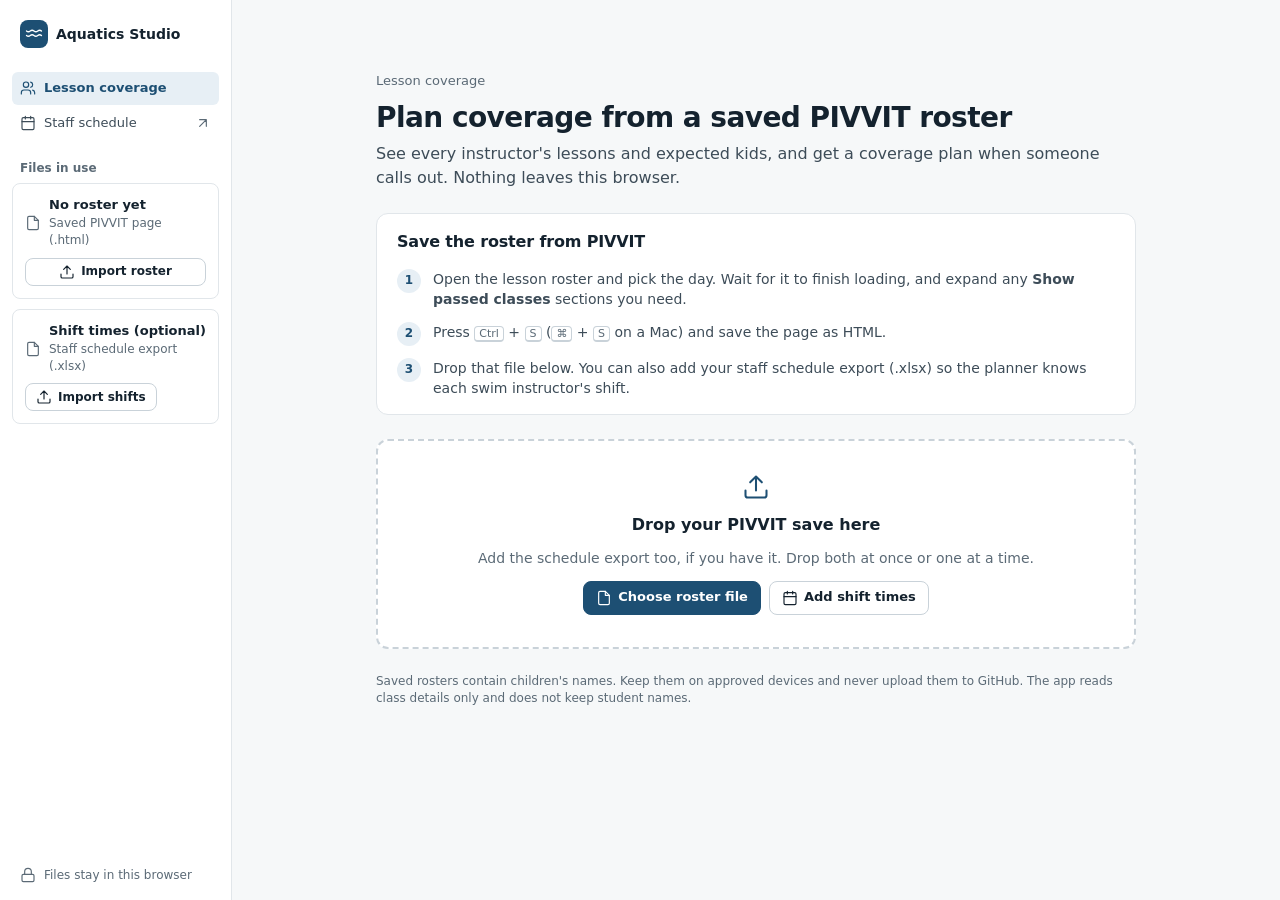
==== commit fdc403d3: "Add files via upload" ====
--- a/lesson-coverage.html
+++ b/lesson-coverage.html
@@ -1,157 +1,1106 @@
 <!doctype html>
 <html lang="en">
 <head>
-<meta charset="UTF-8"><meta name="viewport" content="width=device-width,initial-scale=1">
-<title>Lesson Coverage · Aquatics Studio</title>
-<meta name="description" content="A local-only PIVVIT roster viewer and lesson coverage planning assistant.">
+<meta charset="utf-8">
+<meta name="viewport" content="width=device-width, initial-scale=1">
+<meta name="description" content="Plan swim lesson coverage from a saved PIVVIT roster. Everything stays in your browser.">
+<title>Lesson coverage · Aquatics Studio</title>
+<link rel="stylesheet" href="./studio.css?v=1">
 <style>
-:root{color-scheme:light;--navy:#173e5e;--blue:#3c8cb9;--teal:#159e94;--ink:#203548;--muted:#8294a5;--line:#e1eaf0;--bg:#f6f8fb;--soft:#edf5fb;--shadow:0 5px 25px rgba(29,56,80,.035);font-family:Inter,-apple-system,BlinkMacSystemFont,'Segoe UI',Arial,sans-serif}
-*{box-sizing:border-box}body{margin:0;background:var(--bg);color:var(--ink);font-size:13px;line-height:1.5}h1,h2,h3,p{margin:0}button,input,select{font:inherit}button{cursor:pointer}button:disabled{opacity:.45;cursor:not-allowed}button:focus-visible,a:focus-visible,input:focus-visible,select:focus-visible,[tabindex]:focus-visible{outline:3px solid #a6d4ea;outline-offset:2px}.hidden{display:none!important}.layout{display:flex;min-height:100vh}.sidebar{width:242px;flex:none;background:white;border-right:1px solid var(--line);display:flex;flex-direction:column;position:sticky;top:0;height:100vh}.brand{padding:26px 19px 33px;display:flex;align-items:center;gap:11px;text-decoration:none}.brandmark{height:40px;width:40px;border-radius:11px;background:var(--navy);color:white;display:grid;place-items:center;font-size:25px}.brand strong{display:block;font-size:16px;letter-spacing:-.4px;color:var(--navy)}.brand small{display:block;font-size:9px;letter-spacing:1.3px;font-weight:800;color:#9aaabb}.side-inner{flex:1;overflow:auto;padding:0 12px}.side-label{color:#9aa9b8;letter-spacing:1.3px;font-size:10px;font-weight:800;margin:8px 11px 12px}.side-link{display:flex;width:100%;border:0;background:transparent;align-items:center;gap:11px;text-decoration:none;color:#62778a;padding:12px;border-radius:10px;font-size:13px;font-weight:650;text-align:left}.side-link:hover{background:#f4f9fc}.side-link.active{background:#e9f3fb;color:#236995}.nav-symbol{font-size:20px;width:20px;text-align:center;line-height:1}.side-divider{height:1px;background:var(--line);margin:23px 10px}.sidebar-upload{width:100%;padding:15px;border:1px dashed #b7ccdb;border-radius:12px;background:#f8fbfe;text-align:left;color:#356488;margin-bottom:20px}.sidebar-upload strong,.sidebar-upload small{display:block}.sidebar-upload strong{margin-top:6px}.sidebar-upload small{color:#8a9bab;font-size:11px}.private-note{margin:12px;padding:12px;border-radius:11px;background:#f2f9f5;border:1px solid #e1ede5;color:#3d7859;font-size:11px;font-weight:700}.main{min-width:0;flex:1}.topbar{height:72px;background:#fff;border-bottom:1px solid var(--line);padding:0 33px;display:flex;align-items:center;justify-content:space-between;gap:12px}.breadcrumb{color:#a0acb8}.breadcrumb strong{color:#36546d}.topbar-right{display:flex;align-items:center;gap:10px}.local-status{font-size:11px;color:#528b71}.btn{display:inline-flex;align-items:center;justify-content:center;text-decoration:none;gap:6px;padding:9px 14px;border-radius:9px;font-size:12px;font-weight:750;border:1px solid transparent;white-space:nowrap}.btn-primary{background:#205175;color:#fff}.btn-primary:hover{background:#15405d}.btn-light{background:white;color:#42647d;border-color:#dbe5ed}.btn-light:hover{background:#f5f9fc}.btn-teal{background:#168e85;color:#fff}.btn-teal:hover{background:#0d746d}.btn-sm{padding:8px 11px}.page{padding:32px 34px 55px;max-width:1540px;margin:auto}.heading{display:flex;align-items:flex-end;justify-content:space-between;gap:18px;margin-bottom:24px}.eyebrow{color:#6c9ec0;font-size:10px;font-weight:850;letter-spacing:1.3px;margin-bottom:5px}.heading h1{color:var(--navy);font-size:31px;letter-spacing:-1px}.heading p{margin-top:6px;color:#8595a4;font-size:12px}.panel{background:#fff;border:1px solid var(--line);border-radius:15px;box-shadow:var(--shadow)}.panel-pad{padding:21px}.panel h2{color:#264962;font-size:16px;letter-spacing:-.25px}.sub{color:#91a2b0;font-size:11px;margin-top:4px}.import-hero{max-width:800px;margin:38px auto 0;text-align:center}.import-hero h1{font-size:clamp(32px,4.5vw,55px);letter-spacing:-2px;line-height:1.12;color:var(--navy)}.import-hero h1 em{color:#278f96;font-style:normal}.import-hero p{max-width:600px;margin:17px auto 25px;color:#71889d;font-size:14px;line-height:1.7}.drop{max-width:615px;margin:0 auto;padding:35px 20px;border:2px dashed #b6cedd;background:#fff;border-radius:16px;cursor:pointer}.drop:hover,.drop.drag{background:#f4fbff;border-color:#4b9ac2}.drop-icon{font-size:35px;color:#3d8cba}.drop strong,.drop span,.drop small{display:block}.drop strong{font-size:16px;margin:6px 0;color:#31516b}.drop span{color:#718da0}.drop u{color:#1879a8;font-weight:700}.drop small{color:#a2afbc;margin-top:15px}.privacy{font-size:11px;color:#8aa0ac;margin-top:22px}.feature-grid{display:grid;grid-template-columns:repeat(3,1fr);gap:12px;max-width:700px;margin:32px auto}.feature-grid>div{background:#fff;border:1px solid var(--line);border-radius:11px;padding:14px;color:#5f7a8f;text-align:left}.feature-grid b{display:block;color:#385b72;margin-top:4px}.feature-grid span{font-size:10px;color:#97a9b7}.toolbar{display:flex;align-items:center;flex-wrap:wrap;gap:10px;justify-content:space-between;margin-bottom:18px}.toolbar-right{display:flex;align-items:center;gap:9px;flex-wrap:wrap}.field{background:white;border:1px solid #dce7ef;border-radius:9px;padding:10px 12px;color:#42637b;min-width:160px;max-width:100%}.field-inline{display:flex;align-items:center;gap:8px}.field-inline label{font-size:11px;color:#748b9b;font-weight:700}.kpis{display:grid;grid-template-columns:repeat(4,minmax(0,1fr));gap:13px;margin-bottom:18px}.kpi{padding:18px}.kpi-label{font-size:11px;color:#8699a8}.kpi-value{font-size:32px;font-weight:800;letter-spacing:-1px;color:#244b68;margin:7px 0 2px}.kpi-note{font-size:10px;color:#9fb0bc}.pill{display:inline-flex;align-items:center;border:1px solid #d8e8f2;border-radius:99px;padding:3px 8px;background:#f1f8fc;color:#407aa1;font-weight:750;font-size:10px}.pill.success{background:#eef8f2;border-color:#cfebda;color:#2b885e}.pill.warn{background:#fff8e9;border-color:#f6e5c5;color:#a87821}.pill.danger{background:#fdf0ee;border-color:#f2d3ce;color:#ab5a4b}.section-head{display:flex;justify-content:space-between;gap:12px;align-items:flex-start;margin-bottom:16px;flex-wrap:wrap}.section-actions{display:flex;flex-wrap:wrap;gap:8px;align-items:center}.view-tabs{display:flex;gap:3px;background:#f3f7fa;border-radius:9px;padding:4px}.view-tab{border:0;background:transparent;color:#7891a4;padding:6px 10px;border-radius:7px;font-weight:750;font-size:11px}.view-tab.active{background:#fff;color:#2c678e;box-shadow:0 2px 5px #193d5717}.search{width:190px;min-width:100px}.schedule-panel{padding:20px;margin-top:17px}.notice{background:#f0f7fc;border:1px solid #daebf6;padding:12px 14px;border-radius:10px;color:#537d99;font-size:11px;margin-bottom:15px}.notice.warn{background:#fff8ee;border-color:#f4e4ca;color:#906b35}.notice.danger{background:#fff1ee;border-color:#f0d4cf;color:#a45a4e}.timeline-wrap{overflow:auto;border:1px solid #e6edf2;border-radius:10px}.timeline{min-width:820px}.timeline-header,.timeline-row{display:grid;grid-template-columns:195px 1fr}.timeline-header{background:#f8fbfd;border-bottom:1px solid #e3ebf2}.timeline-name-header{padding:12px;font-size:10px;font-weight:850;color:#899faf;border-right:1px solid #e6ecf2}.timeline-track-header{position:relative;height:39px}.hour-tick{position:absolute;top:13px;transform:translateX(-50%);font-size:10px;color:#8ca0b2;white-space:nowrap}.hour-tick.last{transform:translateX(-100%)}.timeline-person{padding:8px 12px;border-right:1px solid #e6edf2;overflow:hidden;white-space:nowrap;text-overflow:ellipsis;color:#4f6b7e;font-weight:650}.timeline-row{height:45px;border-bottom:1px solid #eef2f6}.timeline-row:last-child{border-bottom:0}.timeline-body{position:relative;background:repeating-linear-gradient(to right,#fff 0,#fff calc(var(--step) - 1px),#edf2f6 calc(var(--step) - 1px),#edf2f6 var(--step))}.timeline-lesson{position:absolute;top:9px;height:27px;background:#279e98;border:0;border-radius:5px;padding:3px 5px;color:white;font-size:10px;overflow:hidden;white-space:nowrap;text-overflow:ellipsis;text-align:left;min-width:2px}.timeline-lesson:hover{background:#147e79}.timeline-lesson.canceled{background:#aeb8c2;color:#324a59}.timeline-lesson.empty{background:#b7d7d4;color:#30635e}.timeline-lesson.absent{background:#d9a255;color:#523815}.count-bubble{display:inline-flex;justify-content:center;align-items:center;background:#ebf5f9;color:#39769a;border-radius:6px;padding:1px 6px;font-size:10px;font-weight:750}.table-wrap{overflow:auto;border:1px solid #e7edf2;border-radius:10px}.data-table{width:100%;border-collapse:collapse;text-align:left;min-width:760px}.data-table th{background:#f7fafd;font-size:10px;letter-spacing:.4px;text-transform:uppercase;color:#899faf;padding:12px}.data-table td{font-size:12px;padding:10px 12px;border-top:1px solid #edf1f5;color:#527087}.data-table td:first-child{font-weight:700;color:#3a607b}.data-table tr:hover td{background:#fafdff}.data-table tbody tr.canceled-row{opacity:.6}.data-table button{font-size:11px}.overview-columns{display:grid;grid-template-columns:1.15fr .85fr;gap:18px}.card-grid{columns:2;column-gap:11px}.person-card{break-inside:avoid;border:1px solid #e1eaf1;border-radius:12px;padding:14px;background:#fff;margin-bottom:11px}.person-card-head{display:flex;justify-content:space-between;gap:8px;align-items:flex-start;margin-bottom:9px}.person-card strong{color:#365f78}.person-card small{display:block;color:#93a7b5;font-size:10px;margin:4px 0}.lesson-mini{border-top:1px solid #edf2f6;padding:7px 0;display:flex;justify-content:space-between;gap:8px;font-size:11px;color:#70899a}.lesson-mini:last-child{padding-bottom:0}.lesson-mini b{color:#527187}.coverage-layout{display:grid;grid-template-columns:310px 1fr;gap:17px}.label{display:block;font-weight:750;color:#60798c;font-size:11px;margin-bottom:7px}.control-block{margin-bottom:18px}.select-full{width:100%;border:1px solid #d9e5ee;border-radius:9px;padding:10px;background:white;color:#345b74}.help{color:#93a5b4;font-size:11px;margin-top:6px}.checkbox-row{display:flex;gap:8px;align-items:flex-start;font-size:11px;color:#627e8f;cursor:pointer;padding:6px 0}.checkbox-row input{accent-color:#267c9d;margin-top:2px}.onsite-list{border:1px solid #e2eaf0;border-radius:10px;max-height:290px;overflow:auto}.onsite-row{padding:11px 12px;border-bottom:1px solid #eaf0f4}.onsite-row:last-child{border:0}.onsite-name{display:flex;align-items:center;gap:8px;font-weight:700;color:#476c82}.onsite-times{display:flex;align-items:center;gap:5px;margin:7px 0 0 23px}.onsite-times input{min-width:0;width:106px;padding:5px 4px;border:1px solid #dbe7ee;border-radius:6px;color:#536e7f;font-size:10px}.analysis-empty{padding:50px 20px;text-align:center;color:#97a7b3}.analysis-empty strong{color:#4f7185;font-size:17px;display:block;margin-bottom:7px}.analysis-cards{display:grid;grid-template-columns:repeat(3,1fr);gap:10px;margin:15px 0}.analysis-stat{padding:12px;background:#f7fafc;border:1px solid #e9eff3;border-radius:9px}.analysis-stat strong{font-size:24px;color:#2b5976;display:block}.analysis-stat span{font-size:10px;color:#8ca0ae}.recommendation{padding:14px;border:1px solid #e6edf2;border-radius:11px;margin-top:10px}.rec-head{display:flex;justify-content:space-between;gap:12px;align-items:flex-start}.rec-head strong{font-size:13px;color:#35607a}.rec-detail{color:#6e899b;font-size:11px;margin-top:5px}.rec-option{padding:9px 11px;margin-top:8px;background:#f5f9fb;border-radius:8px;font-size:11px;color:#506f81}.rec-alternate{font-size:11px;color:#8b9fac;margin-top:7px}.rec-uncovered{border-color:#edcec7;background:#fffbfa}.rec-review{border-color:#f1e2c6}.muted{color:#9aabb8}.print-only{display:none}.footer{font-size:10px;color:#a4b4c0;text-align:center;margin:32px auto}.modal-cover{position:fixed;inset:0;z-index:20;background:#203b5073;display:grid;place-items:center;padding:16px}.modal{background:#fff;border-radius:16px;padding:24px;width:min(475px,100%);box-shadow:0 20px 55px #132d4147}.modal-head{display:flex;justify-content:space-between;gap:12px;align-items:center;margin-bottom:18px}.modal .form-row{margin-bottom:12px}.modal input,.modal select{width:100%;border:1px solid #dce7ef;border-radius:8px;padding:10px;color:#436379}.modal-buttons{display:flex;justify-content:flex-end;gap:8px;margin-top:18px}.menu{display:none}.summary-strip{display:flex;gap:8px;align-items:center;flex-wrap:wrap;margin:0 0 14px}.tiny{font-size:10px}.warning-icon{color:#c99437}.btn-inline{border:0;background:transparent;color:#3184ad;font-weight:750;padding:3px;cursor:pointer}
-@media(max-width:1150px){.sidebar{width:206px}.page{padding:25px 21px}.overview-columns{grid-template-columns:1fr}.coverage-layout{grid-template-columns:1fr}.onsite-list{max-height:230px}.kpis{grid-template-columns:repeat(2,1fr)}}
-@media(max-width:700px){.sidebar{position:fixed;z-index:15;left:-260px;transition:left .18s;box-shadow:10px 0 30px #183a5912;width:245px}.sidebar.mobile-open{left:0}.menu{display:inline-flex}.topbar{height:62px;padding:0 12px}.topbar-right{gap:5px}.local-status{display:none}.topbar-right .btn{padding:8px}.topbar-right .btn span{display:none}.page{padding:20px 13px}.heading{align-items:flex-start;flex-direction:column}.heading h1{font-size:26px}.kpis{gap:9px}.kpi{padding:12px}.kpi-value{font-size:27px}.panel-pad,.schedule-panel{padding:14px}.toolbar{align-items:flex-start}.field-inline{flex-wrap:wrap}.field{min-width:135px}.search{width:100%}.card-grid{columns:1}.feature-grid{grid-template-columns:1fr}.analysis-cards{gap:5px}.analysis-stat{padding:9px}.analysis-stat strong{font-size:20px}}
-@media print{body{background:#fff}.sidebar,.topbar,.heading .btn,.toolbar,.section-actions,.coverage-side,.footer,.no-print,.view-tabs{display:none!important}.page{padding:0}.panel{box-shadow:none;border:0}.coverage-layout{display:block}.coverage-results{display:block!important}.kpis{display:none}.recommendation{break-inside:avoid}.print-only{display:block}.app-view:not(#view-coverage){display:none!important}}
+/* Page-specific styles. Shared tokens and components live in studio.css. */
+.menu { position: relative; }
+.menu > summary { list-style: none; }
+.menu > summary::-webkit-details-marker { display: none; }
+.menu-list { position: absolute; right: 0; top: calc(100% + 6px); z-index: 30; min-width: 260px; max-height: 380px; overflow: auto; background: var(--surface); border: 1px solid var(--border); border-radius: var(--r-md); box-shadow: var(--shadow-pop); padding: 6px; display: flex; flex-direction: column; gap: 2px; }
+.menu-list button { display: flex; justify-content: space-between; align-items: center; gap: 12px; width: 100%; text-align: left; padding: 8px 10px; border: 0; background: none; border-radius: var(--r-sm); font-size: var(--fs-sm); color: var(--text); }
+.menu-list button:hover { background: var(--surface-2); }
+.menu-list small { color: var(--text-3); font-size: var(--fs-xs); }
+.empty { max-width: 760px; margin: 48px auto; display: flex; flex-direction: column; gap: 24px; }
+.empty h1 { font-size: 28px; }
+.empty-lead { font-size: var(--fs-lg); color: var(--text-2); }
+.steps { margin: 0; padding: 0; list-style: none; display: flex; flex-direction: column; gap: 12px; counter-reset: step; }
+.steps li { display: flex; gap: 12px; align-items: flex-start; font-size: var(--fs-md); color: var(--text-2); }
+.steps li::before { counter-increment: step; content: counter(step); flex: none; width: 24px; height: 24px; border-radius: 50%; background: var(--accent-soft); color: var(--accent-text); font-weight: 650; font-size: var(--fs-xs); display: grid; place-items: center; }
+.dropzone { border: 2px dashed var(--border-strong); border-radius: var(--r-lg); background: var(--surface); padding: 32px 24px; display: flex; flex-direction: column; align-items: center; gap: 12px; text-align: center; }
+.dropzone strong { font-size: var(--fs-lg); }
+.drop-overlay { position: fixed; inset: 12px; z-index: 60; border: 3px dashed var(--accent); border-radius: 16px; background: rgba(231, 239, 245, .92); display: grid; place-items: center; font-size: var(--fs-xl); font-weight: 620; color: var(--accent-text); pointer-events: none; }
+.lesson.hl { outline: 3px solid var(--accent); outline-offset: 1px; }
+.plan-grid { display: grid; grid-template-columns: repeat(auto-fit, minmax(400px, 1fr)); }
+.plan-grid .plan-item { border-top: 1px solid var(--border); }
+.plan-item select { max-width: 100%; }
+.site { border-top: 1px solid var(--border); }
+.site > summary { cursor: pointer; padding: 12px 20px; font-size: var(--fs-sm); font-weight: 580; color: var(--text-2); }
+.site-row { display: grid; grid-template-columns: minmax(150px, 1.2fr) auto minmax(220px, 1fr) minmax(90px, auto); gap: 12px; align-items: center; padding: 8px 20px; border-top: 1px solid var(--border); font-size: var(--fs-sm); }
+.site-row input[type="time"] { height: 30px; padding: 0 6px; }
+.toolbar-files { display: none; }
+.lesson-out .lesson-title { text-decoration: line-through; }
+.sg-name-top { flex-wrap: wrap; }
+@media (max-width: 860px) {
+  .toolbar-files { display: inline-flex; }
+  .plan-grid { grid-template-columns: 1fr; }
+  .site-row { grid-template-columns: 1fr auto; }
+}
+@media print {
+  .attn-panel, .site, .plan-actions, .menu, .sg-name button, .hint-print-hide { display: none !important; }
+  body.print-plan .board-panel { display: none !important; }
+  .app { display: block; }
+  .lesson { break-inside: avoid; }
+}
 </style>
 </head>
 <body>
-<div class="layout">
-<aside class="sidebar" id="sidebar">
-  <a href="./index.html" class="brand"><span class="brandmark">≈</span><span><strong>Aquatics Studio</strong><small>LESSON WORKSPACE</small></span></a>
-  <div class="side-inner">
-    <div class="side-label">LESSON COVERAGE</div>
-    <button class="side-link active" data-page="overview"><span class="nav-symbol">◫</span> Overview</button>
-    <button class="side-link" data-page="timetable"><span class="nav-symbol">▤</span> Lesson timetable</button>
-    <button class="side-link" data-page="coverage"><span class="nav-symbol">✓</span> Coverage planner</button>
-    <div class="side-divider"></div>
-    <div class="side-label">OTHER WORKSPACE</div>
-    <a class="side-link" href="./index.html"><span class="nav-symbol">↗</span> Staff schedule</a>
-    <div class="side-divider"></div>
-    <div class="side-label">IMPORT</div>
-    <button class="sidebar-upload" id="uploadSide" type="button"><span style="font-size:23px">↥</span><strong>Import PIVVIT HTML</strong><small id="fileSideLabel">Choose a saved roster webpage</small></button>
-  </div>
-  <div class="private-note">✓ &nbsp; Local-only processing<br><span style="font-weight:450">No student identities are kept in the working schedule.</span></div>
-</aside>
-<main class="main">
-<header class="topbar"><div class="breadcrumb"><button class="btn btn-light btn-sm menu" id="menu" aria-label="Toggle menu">☰</button> Aquatics <span style="padding:0 7px">/</span> <strong id="crumb">Lesson overview</strong></div><div class="topbar-right"><span class="local-status">● Private in browser</span><a href="./index.html" class="btn btn-light btn-sm">↗ <span>Staff schedule</span></a><button id="uploadTop" class="btn btn-primary btn-sm">↥ <span>Import roster</span></button></div></header>
-<div class="page">
-  <div id="intro" class="import-hero"><div class="eyebrow">✦ AQUATICS STUDIO COMPANION</div><h1>Every lesson.<br><em>Every coverage option.</em></h1><p>Bring in a saved PIVVIT roster to see when instructors are teaching, how many children are expected, and which lessons could be covered if someone is absent.</p><div id="drop" class="drop" role="button" tabindex="0"><div class="drop-icon">▤ ↓</div><strong>Drop your saved PIVVIT webpage here</strong><span>or <u>browse for a .html file</u></span><small>Save a loaded PIVVIT roster using Ctrl + S. No server, login, or external upload.</small></div><div class="feature-grid"><div>▤ <b>Lesson timetable</b><span>Instructors and their classes in one view</span></div><div>◎ <b>Student counts</b><span>Expected enrollment, without student names</span></div><div>✓ <b>Coverage planner</b><span>Only existing on-site instructors; no call-in suggestions</span></div></div><div class="privacy">Class-level details are extracted locally and the source file is discarded after parsing.</div></div>
-  <div id="workspace" class="hidden">
-    <div class="heading"><div><div class="eyebrow">PIVVIT / ROSTER INTELLIGENCE</div><h1 id="pageTitle">Lesson overview</h1><p id="pageSub">See the day at a glance.</p></div><div class="section-actions"><button id="printPlan" type="button" class="btn btn-light hidden">▣ Print plan</button><button id="goCoverage" type="button" class="btn btn-teal">✓ Analyze coverage</button></div></div>
-    <div class="toolbar"><div class="field-inline"><label for="day">Roster date</label><select class="field" id="day"></select></div><div class="toolbar-right"><span class="pill" id="sourceDay">Local PIVVIT snapshot</span><span class="pill warn hidden" id="capacityAlert">Capacity date differs</span></div></div>
-    <div id="message" class="notice hidden"></div>
-    <section class="app-view" id="view-overview">
-      <div class="kpis"><div class="panel kpi"><div class="kpi-label">Lessons on selected day</div><div class="kpi-value" id="kLessons">0</div><div class="kpi-note">Excluding canceled occurrences</div></div><div class="panel kpi"><div class="kpi-label">Instructors on roster</div><div class="kpi-value" id="kInstructors">0</div><div class="kpi-note">Distinct assigned instructors</div></div><div class="panel kpi"><div class="kpi-label">Expected children</div><div class="kpi-value" id="kChildren">0</div><div class="kpi-note">Ignores historic red attendance Xs</div></div><div class="panel kpi"><div class="kpi-label">Non-running occurrences</div><div class="kpi-value" id="kCanceled">0</div><div class="kpi-note">Canceled or moved class slots</div></div></div>
-      <div class="overview-columns"><section class="panel panel-pad"><div class="section-head"><div><h2>Teaching team</h2><p class="sub">Every instructor and their scheduled classes.</p></div></div><div class="card-grid" id="instructorCards"></div></section><section class="panel panel-pad"><div class="section-head"><div><h2>At-a-glance timetable</h2><p class="sub">Latest imported roster, arranged by lesson time.</p></div><button class="btn btn-light btn-sm" data-go="timetable">Full timetable →</button></div><div id="quickList"></div></section></div>
-    </section>
-    <section class="app-view hidden" id="view-timetable"><div class="panel schedule-panel"><div class="section-head"><div><h2>Lesson timetable</h2><p class="sub">A shared time scale for every instructor. Click a lesson for details or to adjust its planning count.</p></div><div class="section-actions"><input id="search" class="field search" placeholder="Filter by instructor or level"><select id="zoom" class="field" aria-label="Timeline time range" style="min-width:140px"><option value="full">Full day</option><option value="afternoon">Afternoon focus</option></select><div class="view-tabs"><button class="view-tab active" id="timelineTab">Timeline</button><button class="view-tab" id="tableTab">Table</button></div></div></div><div id="timelineWrap" class="timeline-wrap"></div><div id="tableWrap" class="table-wrap hidden"></div><p class="help" style="margin-top:12px">Dimmed lessons are canceled/moved. An empty class still reserves its instructor's time unless you change that in coverage settings.</p></div></section>
-    <section class="app-view hidden" id="view-coverage"><div class="coverage-layout">
-      <section class="panel panel-pad coverage-side"><h2>Coverage settings</h2><p class="sub">Only assign instructors already on-site. No call-in recommendations.</p><div class="control-block" style="margin-top:21px"><label class="label" for="absent">Instructor calling out</label><select id="absent" class="select-full"><option value="">Select an instructor</option></select><p class="help">Their active classes become the lessons that need coverage.</p></div><div class="control-block"><span class="label">On-site instructor windows</span><p class="help" style="margin:0 0 8px">Initially estimated from each instructor's first and last lessons. Adjust to the hours they are actually working; this does not call anyone in.</p><div id="onsite" class="onsite-list"></div></div><div class="control-block"><label class="checkbox-row"><input id="allowEmpty" type="checkbox"> Treat zero-registration classes as free slots <span class="muted">(default: reserved)</span></label><label class="checkbox-row"><input id="verifyCapacity" type="checkbox"> I've checked the PIVVIT capacities for this date</label><p class="help">Otherwise a merge is shown as provisional if the capacity label is for another date.</p></div><button id="analyze" type="button" class="btn btn-teal" style="width:100%">Find best coverage plan</button></section>
-      <section class="panel panel-pad coverage-results"><div class="section-head"><div><h2>Recommended coverage plan</h2><p class="sub">Checks for time conflicts, matching levels, class capacity and instructor availability.</p></div></div><div id="analysis"><div class="analysis-empty"><strong>Ready to find coverage</strong>Choose an absent instructor, confirm who's on site, then run the planner.</div></div><div class="print-only"><p style="color:#78909f;font-size:11px">Aquatics Studio · Local coverage recommendations · Verify qualifications and class caps before changing anything in PIVVIT.</p></div></section>
-    </div></section>
-  </div>
-  <footer class="footer">Aquatics Studio · Lesson Coverage <span style="padding:0 8px">·</span> Static GitHub Pages build <span style="padding:0 8px">·</span> No roster data transmitted</footer>
+<div class="app">
+  <aside class="sidebar" id="sidebar" aria-label="Sidebar"></aside>
+  <main class="main"><div class="page" id="page"></div></main>
 </div>
-</main>
-</div>
-<input id="file" type="file" hidden accept=".html,.htm,text/html">
-<div class="modal-cover hidden" id="modalCover"><div class="modal" role="dialog" aria-modal="true" aria-labelledby="modalTitle"><div class="modal-head"><h2 id="modalTitle">Edit lesson</h2><button class="btn btn-light btn-sm" id="closeModal" type="button">×</button></div><p class="sub" style="margin-bottom:16px" id="modalInfo"></p><div class="form-row"><label class="label" for="editExpected">Expected students for this date</label><input id="editExpected" type="number" min="0" max="200"></div><div class="form-row"><label class="label" for="editCapacity">Maximum class capacity</label><input id="editCapacity" type="number" min="0" max="200"></div><div class="form-row"><label class="checkbox-row"><input id="editCanceled" type="checkbox"> Class canceled / moved on this date</label></div><div class="modal-buttons"><button class="btn btn-light" id="cancelModal" type="button">Cancel</button><button class="btn btn-primary" id="saveModal" type="button">Save planning changes</button></div><p class="help">These edits affect only the browser session, not PIVVIT.</p></div></div>
+<input type="file" id="fileInput" accept=".html,.htm,.xlsx,text/html" hidden multiple>
+<div id="overlay" class="drop-overlay" hidden>Drop a PIVVIT save or schedule export</div>
+<div id="toast" class="toast" role="status" aria-live="polite" hidden></div>
+<div id="modal" class="modal-backdrop" hidden></div>
+
 <script>
 'use strict';
-const $=id=>document.getElementById(id);
-const h=s=>String(s??'').replace(/[&<>"']/g,c=>({'&':'&amp;','<':'&lt;','>':'&gt;','"':'&quot;',"'":'&#39;'}[c]));
-const norm=s=>String(s||'').replace(/\s+/g,' ').trim();
-const uid=()=>Math.random().toString(36).slice(2,11);
-const months={jan:0,feb:1,mar:2,apr:3,may:4,jun:5,jul:6,aug:7,sep:8,oct:9,nov:10,dec:11};
-const dayLabel=iso=>new Date(iso+'T12:00:00').toLocaleDateString('en-US',{weekday:'long',month:'short',day:'numeric',year:'numeric'});
-const dateCompare=(a,b)=>a.localeCompare(b);
-function parseDateHuman(s,year=2026){const m=norm(s).match(/\b(Jan|Feb|Mar|Apr|May|Jun|Jul|Aug|Sep|Oct|Nov|Dec)[a-z]*\s*(\d{1,2})(?:,?\s+(20\d{2}))?/i);if(!m)return '';const d=new Date(Date.UTC(Number(m[3]||year),months[m[1].slice(0,3).toLowerCase()],Number(m[2])));return d.toISOString().slice(0,10);}
-function clock(str){const m=norm(str).toLowerCase().match(/^(\d{1,2}):(\d\d)\s*(am|pm)?$/);if(!m)return null;let hh=+m[1];if(hh>23||+m[2]>59)return null;if(m[3]){if(hh<1||hh>12)return null;hh=(hh%12)+(m[3]==='pm'?12:0);}return hh*60+(+m[2]);}
-function clockText(m){if(!Number.isFinite(m))return '—';const hr=Math.floor((m%1440+1440)%1440/60),mm=(m%60+60)%60;return (hr%12||12)+':'+String(mm).padStart(2,'0')+(hr>=12?' PM':' AM');}
-function shortClock(m){const hr=Math.floor(m/60);return (hr%12||12)+(hr>=12?'p':'a');}
-function timeInput(m){if(!Number.isFinite(m))return '';return String(Math.floor(m/60)%24).padStart(2,'0')+':'+String(m%60).padStart(2,'0');}
-function windowTime(s){const m=/^(\d{1,2}:\d{2}\s*(?:am|pm)?)\s*[-–—]\s*(\d{1,2}:\d{2}\s*(?:am|pm)?)$/i.exec(norm(s));if(!m)return null;let a=m[1],b=m[2];const sufA=(a.match(/(am|pm)$/i)||[])[1],sufB=(b.match(/(am|pm)$/i)||[])[1];if(!sufA&&sufB)a+=''+sufB;const begin=clock(a),end=clock(b);if(begin==null||end==null)return null;return [begin,end<=begin?end+1440:end];}
-function iconStatus(td){if(!td)return 'unknown';const icons=Array.from(td.querySelectorAll('svg[data-icon]'));if(icons.some(x=>x.getAttribute('data-icon')==='square'&&(x.getAttribute('data-prefix')==='fas'||x.id?.includes('class-canceled'))))return 'nonrunning';if(icons.some(x=>x.getAttribute('data-icon')==='square'&&x.id?.includes('class-canceled')))return 'nonrunning';if(icons.some(x=>x.getAttribute('data-icon')==='flag'))return 'flagged';if(icons.some(x=>x.getAttribute('data-icon')==='check'))return 'present';if(icons.some(x=>x.getAttribute('data-icon')==='xmark'&&x.classList.contains('future-date-color')))return 'future';if(icons.some(x=>x.getAttribute('data-icon')==='xmark'&&x.classList.contains('absence-color')))return 'historic-absence';if(icons.some(x=>x.getAttribute('data-icon')==='square'&&x.getAttribute('data-prefix')==='far'))return 'unknown';return 'unknown';}
-function excludesRegistration(tr,date,year){const raw=norm(tr.textContent);const start=raw.match(/STARTS\s+ON\s+([A-Za-z]{3,9}\s+\d{1,2},?\s+20\d{2})/i);if(start){const d=parseDateHuman(start[1],year);if(d&&dateCompare(date,d)<0)return true;}const stop=raw.match(/(?:TRANSFERRED|CANCELED)\s+([A-Za-z]{3,9}\s+\d{1,2},?\s+20\d{2})/i);if(stop){const d=parseDateHuman(stop[1],year);if(d&&dateCompare(date,d)>=0)return true;}return false;}
-function parseRoster(html){const doc=new DOMParser().parseFromString(html,'text/html');const root=doc.querySelector('.roster-screen__table');if(!root)throw Error('No PIVVIT roster table found. Open the roster page, select the day, and save the loaded webpage as HTML.');const blocks=Array.from(root.children).filter(x=>x.querySelector('.offering-title'));
- const isoMatches=Array.from(html.matchAll(/(?:instructor|participant)-\d+-(20\d{2}-\d\d-\d\d)/g),m=>m[1]);const years=isoMatches.map(x=>+x.slice(0,4));const year=years.length?years.sort((a,b)=>a-b)[Math.floor(years.length/2)]:new Date().getFullYear();
- const classes=[];const allDates=new Set();const notices=[];const collapsed=root.textContent.match(/Show\s+(\d+)\s+passed\s+class/i);if(collapsed)notices.push(collapsed[1]+' earlier classes are collapsed in the saved roster. Expand them in PIVVIT if they are needed for coverage.');
- for(const b of blocks){const heading=b.querySelector('.offering-title'),hs=Array.from(heading?.children||[]).filter(x=>x.matches('h2,h4'));const title=norm(hs[0]?.textContent),times=windowTime(hs[1]?.textContent),instructor=norm(hs[3]?.textContent);if(!title||!times||!instructor)continue;
- const capString=norm(b.querySelector('.daily-swim-lesson .mb-2 > span')?.textContent||'');const m=capString.match(/(\d+)\s+registered,\s*(\d+)\s+spot\(s\)\s+remaining\s*\(([^)]+)\)/i);const registered=m?+m[1]:null,remaining=m?+m[2]:null,capacity=registered!=null&&remaining!=null?registered+remaining:null,capacityDate=m?parseDateHuman(m[3],year):'';
- const table=b.querySelector('table');const dateHeaders=Array.from(table?.querySelectorAll('thead th')||[]).map(th=>parseDateHuman(th.textContent,year));dateHeaders.filter(Boolean).forEach(d=>allDates.add(d));const trs=Array.from(table?.querySelectorAll('tbody tr')||[]);const instRow=trs[0]||null;
- const observations={};for(let i=0;i<dateHeaders.length;i++){const date=dateHeaders[i];if(!date)continue;const idx=i;const teacherCell=instRow?.querySelectorAll('td')[idx];const teacher=iconStatus(teacherCell);let expected=0;let excluded=0;let ambiguous=0;for(const row of trs.slice(1)){const cells=row.querySelectorAll('td');const c=cells[idx];const status=iconStatus(c);if(status==='nonrunning'||status==='flagged'||excludesRegistration(row,date,year)){excluded++;continue;}
- // Past attendance Xs are retrospective attendance records, NOT a reason to discount expected registration.
- expected++;if(status==='unknown')ambiguous++;
- }
- const nonrunning=teacher==='nonrunning';observations[date]={expected,excluded,ambiguous,teacher,nonrunning};}
- classes.push({id:'lesson-'+classes.length,title,instructor,start:times[0],end:times[1],registered,remaining,capacity,capacityDate,observations,overrides:{}});
- }
- if(!classes.length)throw Error('The HTML contains a PIVVIT page, but no loaded class sections. Try expanding the roster and saving again.');
- if(!allDates.size)throw Error('Class sections were found but there were no dated attendance columns. Save a roster with the lesson dates visible.');
- const dates=Array.from(allDates).sort();const site=norm(doc.querySelector('body')?.textContent||'').slice(0,65);return {classes,dates,site,sourceClasses:classes.length,notices};}
-function isMergeable(x){return !/(private|assessment|try.?out|masters|clinic|team|camp|stroke|semi)/i.test(x.title);}
-function intersects(a,b,c,d){return a<d&&c<b;}
-const state={roster:null,day:'',page:'overview',tableMode:'timeline',filter:'',zoom:'full',absent:'',windows:{},verifiedCapacity:false,allowEmpty:false,editing:null,analysis:null};
-function lessonForDate(lesson,date=state.day){const obs=lesson.observations[date];const override=lesson.overrides[date]||{};return {...lesson,expected:override.expected??obs?.expected??lesson.registered??0,capacity:override.capacity??lesson.capacity,canceled:override.canceled??obs?.nonrunning??false,teacherStatus:obs?.teacher??'unknown',excluded:obs?.excluded??0,capacityValid:!!(override.capacity!==undefined||state.verifiedCapacity||lesson.capacityDate===date),manual:!!Object.keys(override).length};}
-function dailyLessons(){return state.roster?state.roster.classes.filter(x=>x.observations[state.day]).map(x=>lessonForDate(x)):[];}
-function activeLessons(){return dailyLessons().filter(x=>!x.canceled);}
-function instructorNames(){return [...new Set(dailyLessons().map(x=>x.instructor))].sort((a,b)=>a.localeCompare(b));}
-function loadWindows(){const d=dailyLessons();const prev=state.windows;state.windows={};for(const name of instructorNames()){const taught=d.filter(x=>x.instructor===name&&!x.canceled);const start=Math.min(...taught.map(x=>x.start)),end=Math.max(...taught.map(x=>x.end));const existing=prev[name];const flagged=taught.some(x=>x.teacherStatus==='flagged');state.windows[name]={enabled:existing?.enabled??!flagged,start:Number.isFinite(start)?(existing?.start??start):0,end:Number.isFinite(end)?(existing?.end??end):0};}}
-function showPage(page){state.page=page;for(const el of document.querySelectorAll('[data-page]'))el.classList.toggle('active',el.dataset.page===page);for(const id of ['overview','timetable','coverage'])$('view-'+id).classList.toggle('hidden',id!==page);const titles={overview:'Lesson overview',timetable:'Lesson timetable',coverage:'Coverage planner'},subs={overview:'Know who is teaching, what they teach, and how many children are expected.',timetable:'Instructors, lesson times and enrollment on one shared timetable.',coverage:'Find available on-site instructors and compatible class merges.'};$('pageTitle').textContent=titles[page];$('pageSub').textContent=subs[page];$('crumb').textContent=titles[page];$('printPlan').classList.toggle('hidden',page!=='coverage');if(page==='coverage')renderCoverageSetup();if(page==='timetable')renderTimetable();if(page==='overview')renderOverview();$('sidebar').classList.remove('mobile-open');}
-function reveal(){const r=state.roster;$('intro').classList.add('hidden');$('workspace').classList.remove('hidden');$('sourceDay').textContent=r.classes.length+' imported lessons';$('day').innerHTML=r.dates.map(d=>`<option value="${h(d)}">${h(dayLabel(d))}</option>`).join('');$('day').value=state.day;renderAll();}
-function updateMessage(){const d=dailyLessons(),counts=d.filter(x=>x.capacityDate&&x.capacityDate!==state.day).length;$('capacityAlert').classList.toggle('hidden',!counts);$('capacityAlert').textContent=counts+' capacities dated differently';const warning=d.some(x=>x.teacherStatus==='historic-absence');const alertText=`${state.roster.notices.join(' ')} PIVVIT import is a saved snapshot, not a live connection. ${counts?'Some displayed capacity values are dated differently from the selected lesson day; verify them before a merge. ':''}${warning?'Past red attendance Xs are not treated as advance call-outs. ':''}Student names are not retained.`;$('message').classList.remove('hidden');$('message').textContent=alertText;}
-function renderAll(){updateMessage();renderOverview();renderTimetable();renderCoverageSetup();}
-function renderOverview(){const data=dailyLessons(),active=data.filter(x=>!x.canceled),members=instructorNames(),children=active.reduce((a,x)=>a+x.expected,0);$('kLessons').textContent=active.length;$('kInstructors').textContent=members.length;$('kChildren').textContent=children;$('kCanceled').textContent=data.length-active.length;
- $('instructorCards').innerHTML=members.map(name=>{const cs=active.filter(x=>x.instructor===name).sort((a,b)=>a.start-b.start);const sum=cs.reduce((a,x)=>a+x.expected,0);return `<div class="person-card"><div class="person-card-head"><div><strong>${h(name)}</strong><small>${cs.length} lesson${cs.length===1?'':'s'} · ${sum} expected kids</small></div><span class="count-bubble">${cs.length}</span></div>${cs.length?cs.map(x=>`<div class="lesson-mini"><span>${h(clockText(x.start))} ${h(x.title)}</span><b>${x.expected}</b></div>`).join(''):'<div class="muted">No running lessons</div>'}</div>`;}).join('')||'<div class="muted">No instructors in this snapshot.</div>';
- $('quickList').innerHTML=active.sort((a,b)=>a.start-b.start||a.instructor.localeCompare(b.instructor)).slice(0,15).map(x=>`<div class="lesson-mini"><span><b>${h(clockText(x.start))}</b> · ${h(x.title)}<br><span class="muted">${h(x.instructor)}</span></span><span class="count-bubble">${x.expected} ${x.expected===1?'kid':'kids'}</span></div>`).join('')+(active.length>15?`<p class="help">+ ${active.length-15} more lessons in timetable</p>`:'')||'<div class="muted">No running lessons for this date.</div>';
-}
-function renderTimetable(){const lessons=dailyLessons().filter(x=>(x.title+' '+x.instructor).toLowerCase().includes(state.filter));$('timelineTab').classList.toggle('active',state.tableMode==='timeline');$('tableTab').classList.toggle('active',state.tableMode==='table');$('timelineWrap').classList.toggle('hidden',state.tableMode!=='timeline');$('tableWrap').classList.toggle('hidden',state.tableMode!=='table');const max=Math.max(60,...lessons.map(x=>x.end));const min=Math.min(6*60,...lessons.map(x=>x.start));const start=state.zoom==='afternoon'?14*60:Math.floor(min/60)*60,end=state.zoom==='afternoon'?Math.max(20*60,Math.ceil(max/60)*60):Math.ceil(max/60)*60,diff=Math.max(60,end-start);const timelineLessons=lessons.filter(x=>x.end>start&&x.start<end);const names=[...new Set(timelineLessons.map(x=>x.instructor))].sort();$('zoom').value=state.zoom;const ticks=[];for(let t=start;t<=end;t+=60)ticks.push(`<span class="hour-tick${t===end?' last':''}" style="left:${(t-start)/diff*100}%">${h(shortClock(t))}</span>`);
- $('timelineWrap').innerHTML=`<div class="timeline"><div class="timeline-header"><div class="timeline-name-header">INSTRUCTOR</div><div class="timeline-track-header">${ticks.join('')}</div></div>${names.map(name=>`<div class="timeline-row"><div class="timeline-person" title="${h(name)}">${h(name)}</div><div class="timeline-body" style="--step:${60/diff*100}%">${timelineLessons.filter(x=>x.instructor===name).map(x=>`<button type="button" class="timeline-lesson ${x.canceled?'canceled':x.expected===0?'empty':''}" style="left:${(Math.max(x.start,start)-start)/diff*100}%;width:${(Math.min(x.end,end)-Math.max(x.start,start))/diff*100}%" data-edit="${h(x.id)}" title="${h(x.title)} · ${h(clockText(x.start))}–${h(clockText(x.end))} · ${x.expected} kids${x.canceled?' · Canceled/moved':''}">${h(x.title)} · ${x.expected}</button>`).join('')}</div></div>`).join('')}</div>`;
- $('tableWrap').innerHTML=`<table class="data-table"><thead><tr><th>Time</th><th>Level / class</th><th>Instructor</th><th>Expected</th><th>Capacity</th><th>Status</th><th></th></tr></thead><tbody>${lessons.sort((a,b)=>a.start-b.start||a.instructor.localeCompare(b.instructor)).map(x=>`<tr class="${x.canceled?'canceled-row':''}"><td>${h(clockText(x.start))}–${h(clockText(x.end))}</td><td>${h(x.title)}</td><td>${h(x.instructor)}</td><td>${x.expected}</td><td>${x.capacity??'—'} ${x.capacityValid?'':'⚠'}</td><td><span class="pill ${x.canceled?'warn':'success'}">${x.canceled?'Canceled / moved':'Scheduled'}</span></td><td><button data-edit="${h(x.id)}" class="btn btn-light btn-sm">Edit</button></td></tr>`).join('')}</tbody></table>`;}
-function renderCoverageSetup(){const names=instructorNames();if(!names.includes(state.absent))state.absent='';$('absent').innerHTML='<option value="">Select instructor</option>'+names.map(x=>`<option value="${h(x)}">${h(x)}</option>`).join('');$('absent').value=state.absent;$('onsite').innerHTML=names.filter(n=>n!==state.absent).map(n=>{const w=state.windows[n]||{enabled:false,start:0,end:0};return `<div class="onsite-row"><label class="onsite-name"><input type="checkbox" data-onsite="${h(n)}" ${w.enabled?'checked':''}>${h(n)}</label><div class="onsite-times"><input type="time" data-window="${h(n)}" data-end="start" value="${timeInput(w.start)}" title="Shift start"><span>to</span><input type="time" data-window="${h(n)}" data-end="end" value="${timeInput(w.end)}" title="Shift end"></div></div>`;}).join('');$('verifyCapacity').checked=state.verifiedCapacity;$('allowEmpty').checked=state.allowEmpty;}
-function possibleMatches(classes, absent, windows, opts){const affected=classes.filter(x=>!x.canceled&&x.instructor===absent&&x.expected>0).sort((a,b)=>a.start-b.start);const others=classes.filter(x=>!x.canceled&&x.instructor!==absent);const options=affected.map(task=>{const possible=[];
- for(const [name,window] of Object.entries(windows)){if(name===absent||!window.enabled||window.start>task.start||window.end<task.end)continue;
- const busy=others.some(x=>x.instructor===name&&intersects(x.start,x.end,task.start,task.end)&&(!opts.allowEmpty||x.expected>0));
- if(!busy){const levelExperience=others.some(x=>x.instructor===name&&x.title.toLowerCase()===task.title.toLowerCase());possible.push({type:'sub',name,score:levelExperience?75:65,levelExperience});}
- }
- if(isMergeable(task))for(const host of others){if(!isMergeable(host)||host.title.toLowerCase()!==task.title.toLowerCase()||host.start!==task.start||host.end!==task.end)continue;
- if(host.expected===0)continue;const window=windows[host.instructor];if(!window?.enabled||window.start>host.start||window.end<host.end)continue;
- if(!Number.isFinite(host.capacity))continue;
- const capValid=host.capacityValid||opts.verifiedCapacity;
- if(host.capacity-host.expected>=task.expected)possible.push({type:'merge',name:host.instructor,hostId:host.id,score:capValid?100:42,capacityValid:capValid,capacity:host.capacity,available:host.capacity-host.expected});
- }
- possible.sort((a,b)=>b.score-a.score);return {task,options:possible.slice(0,10)};
- });
- // Small, deterministic joint assignment search: one instructor cannot teach simultaneous replacements,
- // and multiple merges into one host cannot exceed remaining capacity.
- let best=null,visits=0;const assigned=[],busySubs=[],merged={};
- function recurse(i,covered,confirmed,score){if(visits++>180000)return;if(i===options.length){const value=covered*10000+confirmed*100+score;if(!best||value>best.value)best={value,assigned:assigned.slice(),covered,confirmed};return;}
- if(best&&covered+(options.length-i)<best.covered)return;
- const {task,options:opts}=options[i];
- for(const opt of opts){if(opt.type==='sub'&&busySubs.some(x=>x.name===opt.name&&intersects(x.start,x.end,task.start,task.end)))continue;
- if(opt.type==='merge'&&(merged[opt.hostId]||0)+task.expected>opt.available)continue;
- if(opt.type==='sub')busySubs.push({name:opt.name,start:task.start,end:task.end});else merged[opt.hostId]=(merged[opt.hostId]||0)+task.expected;
- assigned.push(opt);recurse(i+1,covered+1,confirmed+(opt.type==='sub'||opt.capacityValid?1:0),score+opt.score);assigned.pop();
- if(opt.type==='sub')busySubs.pop();else merged[opt.hostId]-=task.expected;
- }
- assigned.push(null);recurse(i+1,covered,confirmed,score);assigned.pop();}
- recurse(0,0,0,0);return {affected,results:affected.map((task,i)=>({task,chosen:best?.assigned[i]||null,alternatives:options[i].options,reason:options[i].options.length?'Conflicts with other displaced classes or limited capacity.':'No on-site instructor with a free time window or compatible class with space.'})),capUnknown:affected.filter(t=>!t.capacityValid).length,visits};}
-function analyze(){if(!state.absent){$('analysis').innerHTML='<div class="analysis-empty"><strong>Select an instructor first</strong>Choose who is calling out to calculate coverage.</div>';return;}
- const plan=possibleMatches(dailyLessons(),state.absent,state.windows,{allowEmpty:state.allowEmpty,verifiedCapacity:state.verifiedCapacity});state.analysis=plan;const all=plan.results,covered=all.filter(x=>x.chosen&&(x.chosen.type==='sub'||x.chosen.capacityValid)).length,review=all.filter(x=>x.chosen?.type==='merge'&&!x.chosen.capacityValid).length,uncovered=all.length-covered-review;
- const noKids=dailyLessons().filter(x=>x.instructor===state.absent&&!x.canceled&&x.expected===0).length;
- $('analysis').innerHTML=`<div class="summary-strip"><strong style="color:#315a76">${h(state.absent)}</strong><span class="pill">${all.length} affected classes</span>${noKids?`<span class="pill">${noKids} zero-enrollment slots</span>`:''}</div>
- <div class="analysis-cards"><div class="analysis-stat"><strong>${covered}</strong><span>Possible to cover</span></div><div class="analysis-stat"><strong>${review}</strong><span>Capacity review</span></div><div class="analysis-stat"><strong>${uncovered}</strong><span>No viable assignment</span></div></div>
- <div class="notice warn">These are planning recommendations, not confirmed reassignments. Verify the substitute is on site and qualified; verify class merging is permitted and capacity is correct. No PIVVIT records are changed.</div>
- ${all.length?all.map((r,i)=>{const x=r.task,o=r.chosen;const status=o?o.type==='merge'&&!o.capacityValid?'Capacity review':'Potential coverage':'Uncovered';const cls=o?(o.type==='merge'&&!o.capacityValid?'rec-review':''):'rec-uncovered';const badge=o?(o.type==='merge'&&!o.capacityValid?'warn':'success'):'danger';let detail=o?o.type==='sub'?`<strong>Substitute:</strong> ${h(o.name)} · Free during ${h(clockText(x.start))}–${h(clockText(x.end))}. ${o.levelExperience?'Has this class level elsewhere in the imported roster.':'Confirm qualification for this level.'}`:`<strong>Merge:</strong> ${h(o.name)} · Same level and identical lesson time. ${x.expected} students into host with ${o.available} available spots.${!o.capacityValid?' Capacity date needs verification.':''}`:r.reason;
- return `<article class="recommendation ${cls}"><div class="rec-head"><div><strong>${h(clockText(x.start))} – ${h(clockText(x.end))} · ${h(x.title)}</strong><div class="rec-detail">${x.expected} expected child${x.expected===1?'':'ren'} · ${h(x.instructor)}</div></div><span class="pill ${badge}">${status}</span></div><div class="rec-option">${detail}</div>${r.alternatives.length>1?`<div class="rec-alternate">${r.alternatives.length-1} other matching option${r.alternatives.length===2?'':'s'} evaluated</div>`:''}</article>`;}).join(''):'<div class="analysis-empty"><strong>No affected enrolled classes</strong>This instructor has no active lessons with expected students on the selected date.</div>'}`;}
-function openModal(id){const x=dailyLessons().find(x=>x.id===id);if(!x)return;state.editing=id;$('modalTitle').textContent=x.title;$('modalInfo').textContent=x.instructor+' · '+clockText(x.start)+' – '+clockText(x.end)+' · '+dayLabel(state.day);$('editExpected').value=x.expected;$('editCapacity').value=x.capacity??'';$('editCanceled').checked=x.canceled;$('modalCover').classList.remove('hidden');}
-function closeModal(){state.editing=null;$('modalCover').classList.add('hidden');}
-function saveModal(){const x=state.roster.classes.find(x=>x.id===state.editing);if(!x)return;const expected=Number($('editExpected').value),raw=$('editCapacity').value.trim(),capacity=raw?Number(raw):null;if(!Number.isInteger(expected)||expected<0||expected>200||capacity!==null&&(!Number.isInteger(capacity)||capacity<0||capacity>200)){alert('Please enter valid counts between 0 and 200.');return;}if(capacity!==null&&capacity<expected){alert('Capacity cannot be lower than expected students.');return;}x.overrides[state.day]={expected,capacity,canceled:$('editCanceled').checked};state.analysis=null;closeModal();renderAll();$('analysis').innerHTML='<div class="analysis-empty"><strong>Planning details changed</strong>Run the coverage search again to reflect your edits.</div>';}
-async function importFile(file){if(!file)return;if(!/\.html?$/i.test(file.name)){alert('Please select a saved PIVVIT .html or .htm file.');return;}try{const text=await file.text();if(text.length>30*1024*1024)throw Error('HTML file is too large (maximum 30 MB).');const roster=parseRoster(text);state.roster=roster;state.day=roster.dates[0];state.absent='';state.analysis=null;state.verifiedCapacity=false;state.allowEmpty=false;state.filter='';$('search').value='';$('fileSideLabel').textContent=file.name.length>33?file.name.slice(0,30)+'…':file.name;loadWindows();reveal();showPage('overview');}catch(err){alert('Could not import this roster: '+err.message);}finally{$('file').value='';}}
-function bind(){const choose=()=>$('file').click();$('uploadSide').onclick=choose;$('uploadTop').onclick=choose;$('drop').onclick=choose;$('drop').onkeydown=e=>{if(e.key==='Enter'||e.key===' '){e.preventDefault();choose();}};$('file').onchange=e=>importFile(e.target.files?.[0]);for(const ev of ['dragenter','dragover'])$('drop').addEventListener(ev,e=>{e.preventDefault();$('drop').classList.add('drag')});for(const ev of ['dragleave','drop'])$('drop').addEventListener(ev,e=>{e.preventDefault();$('drop').classList.remove('drag')});$('drop').addEventListener('drop',e=>importFile(e.dataTransfer.files?.[0]));
- document.addEventListener('dragover',e=>e.preventDefault());document.addEventListener('drop',e=>{e.preventDefault();if($('intro').classList.contains('hidden')&&e.dataTransfer.files?.length)importFile(e.dataTransfer.files[0]);});
- document.querySelectorAll('[data-page]').forEach(b=>b.onclick=()=>showPage(b.dataset.page));document.querySelectorAll('[data-go]').forEach(b=>b.onclick=()=>showPage(b.dataset.go));$('goCoverage').onclick=()=>showPage('coverage');$('menu').onclick=()=>$('sidebar').classList.toggle('mobile-open');$('day').onchange=e=>{state.day=e.target.value;state.absent='';state.analysis=null;loadWindows();renderAll();if(state.page==='coverage')$('analysis').innerHTML='<div class="analysis-empty"><strong>New roster date selected</strong>Choose an instructor and calculate coverage for this date.</div>';};
- $('timelineTab').onclick=()=>{state.tableMode='timeline';renderTimetable();};$('tableTab').onclick=()=>{state.tableMode='table';renderTimetable();};$('zoom').onchange=e=>{state.zoom=e.target.value;renderTimetable();};$('search').oninput=e=>{state.filter=e.target.value.toLowerCase();renderTimetable()};for(const id of ['timelineWrap','tableWrap'])$(id).onclick=e=>{const b=e.target.closest('[data-edit]');if(b)openModal(b.dataset.edit);};$('absent').onchange=e=>{state.absent=e.target.value;state.analysis=null;renderCoverageSetup();};$('onsite').onchange=e=>{if(e.target.matches('[data-onsite]')){state.windows[e.target.dataset.onsite].enabled=e.target.checked;}if(e.target.matches('[data-window]')){const n=e.target.dataset.window,k=e.target.dataset.end,v=clock(e.target.value);if(v!=null)state.windows[n][k]=v;}};$('verifyCapacity').onchange=e=>{state.verifiedCapacity=e.target.checked;state.analysis=null;};$('allowEmpty').onchange=e=>{state.allowEmpty=e.target.checked;state.analysis=null;};$('analyze').onclick=analyze;$('printPlan').onclick=()=>{if(!state.analysis){alert('Run a coverage analysis first.');return;}window.print();};$('closeModal').onclick=closeModal;$('cancelModal').onclick=closeModal;$('modalCover').onclick=e=>{if(e.target===$('modalCover'))closeModal();};$('saveModal').onclick=saveModal;document.addEventListener('keydown',e=>{if(e.key==='Escape')closeModal();});}
-if(document.readyState==='loading')document.addEventListener('DOMContentLoaded',bind);else bind();
-window.AquaticsCoverageTest={parseRoster,lessonForDate,possibleMatches,iconStatus,excludesRegistration};
+(() => {
+
+/* =========================================================================
+   Small helpers
+   ========================================================================= */
+const $ = id => document.getElementById(id);
+const h = s => String(s ?? '').replace(/[&<>"']/g, c => ({ '&': '&amp;', '<': '&lt;', '>': '&gt;', '"': '&quot;', "'": '&#39;' }[c]));
+const norm = s => String(s || '').replace(/\s+/g, ' ').trim();
+const MONTHS = { jan: 0, feb: 1, mar: 2, apr: 3, may: 4, jun: 5, jul: 6, aug: 7, sep: 8, oct: 9, nov: 10, dec: 11 };
+const plural = (n, one, many) => n + ' ' + (n === 1 ? one : (many || one + 's'));
+const todayIso = () => { const d = new Date(); return d.getFullYear() + '-' + String(d.getMonth() + 1).padStart(2, '0') + '-' + String(d.getDate()).padStart(2, '0'); };
+const dateTitle = iso => new Date(iso + 'T12:00:00').toLocaleDateString('en-US', { weekday: 'long', month: 'long', day: 'numeric' });
+const dateShort = iso => new Date(iso + 'T12:00:00').toLocaleDateString('en-US', { weekday: 'short', month: 'short', day: 'numeric' });
+
+function clockText(m) {
+  if (!Number.isFinite(m)) return '—';
+  const x = ((m % 1440) + 1440) % 1440, hr = Math.floor(x / 60), mm = x % 60;
+  return (hr % 12 || 12) + ':' + String(mm).padStart(2, '0') + (hr >= 12 ? ' PM' : ' AM');
+}
+function clockShort(m) { const x = ((m % 1440) + 1440) % 1440, hr = Math.floor(x / 60); return (hr % 12 || 12) + ':' + String(x % 60).padStart(2, '0'); }
+function range(s, e) {
+  const a = clockText(s), b = clockText(e);
+  return a.slice(-2) === b.slice(-2) ? clockShort(s) + '–' + b : a + ' – ' + b;
+}
+function timeInput(m) { return Number.isFinite(m) ? String(Math.floor(m / 60) % 24).padStart(2, '0') + ':' + String(m % 60).padStart(2, '0') : ''; }
+function fromTimeInput(v) { const m = /^(\d{2}):(\d{2})$/.exec(v || ''); return m ? +m[1] * 60 + +m[2] : null; }
+const overlaps = (a, b, c, d) => a < d && c < b;
+
+const ICONS = {
+  waves: '<path d="M2 8c.6.5 1.2 1 2.5 1 2.5 0 2.5-2 5-2 2.6 0 2.4 2 5 2 2.5 0 2.5-2 5-2 1.3 0 1.9.5 2.5 1"/><path d="M2 14c.6.5 1.2 1 2.5 1 2.5 0 2.5-2 5-2 2.6 0 2.4 2 5 2 2.5 0 2.5-2 5-2 1.3 0 1.9.5 2.5 1"/>',
+  users: '<path d="M16 21v-2a4 4 0 0 0-4-4H6a4 4 0 0 0-4 4v2"/><circle cx="9" cy="7" r="4"/><path d="M22 21v-2a4 4 0 0 0-3-3.87M16 3.13a4 4 0 0 1 0 7.75"/>',
+  calendar: '<rect x="3" y="4" width="18" height="18" rx="2"/><path d="M16 2v4M8 2v4M3 10h18"/>',
+  external: '<path d="M7 17 17 7M7 7h10v10"/>',
+  file: '<path d="M14 2H6a2 2 0 0 0-2 2v16a2 2 0 0 0 2 2h12a2 2 0 0 0 2-2V8z"/><path d="M14 2v6h6"/>',
+  upload: '<path d="M21 15v4a2 2 0 0 1-2 2H5a2 2 0 0 1-2-2v-4"/><path d="m17 8-5-5-5 5M12 3v12"/>',
+  lock: '<rect x="3" y="11" width="18" height="11" rx="2"/><path d="M7 11V7a5 5 0 0 1 10 0v4"/>',
+  left: '<path d="m15 18-6-6 6-6"/>',
+  right: '<path d="m9 18 6-6-6-6"/>',
+  print: '<path d="M6 9V2h12v7"/><path d="M6 18H4a2 2 0 0 1-2-2v-5a2 2 0 0 1 2-2h16a2 2 0 0 1 2 2v5a2 2 0 0 1-2 2h-2"/><rect x="6" y="14" width="12" height="8"/>',
+  userX: '<path d="M16 21v-2a4 4 0 0 0-4-4H6a4 4 0 0 0-4 4v2"/><circle cx="9" cy="7" r="4"/><path d="m17 8 5 5M22 8l-5 5"/>',
+  warn: '<path d="m21.73 18-8-14a2 2 0 0 0-3.48 0l-8 14A2 2 0 0 0 4 21h16a2 2 0 0 0 1.73-3"/><path d="M12 9v4M12 17h.01"/>',
+  info: '<circle cx="12" cy="12" r="10"/><path d="M12 16v-4M12 8h.01"/>',
+  ok: '<circle cx="12" cy="12" r="10"/><path d="m9 12 2 2 4-4"/>',
+  xCircle: '<circle cx="12" cy="12" r="10"/><path d="m15 9-6 6M9 9l6 6"/>',
+  copy: '<rect x="9" y="9" width="13" height="13" rx="2"/><path d="M5 15H4a2 2 0 0 1-2-2V4a2 2 0 0 1 2-2h9a2 2 0 0 1 2 2v1"/>',
+  x: '<path d="M18 6 6 18M6 6l12 12"/>',
+  merge: '<path d="M8 6v6a4 4 0 0 0 4 4h6"/><path d="m15 13 3 3-3 3"/><circle cx="8" cy="4" r="2"/>'
+};
+const icon = (name, extra = '') => `<svg class="icon" viewBox="0 0 24 24" aria-hidden="true"${extra}>${ICONS[name]}</svg>`;
+
+/* =========================================================================
+   PIVVIT roster parser
+   ========================================================================= */
+function parseDateHuman(s, year = new Date().getFullYear()) {
+  const m = norm(s).match(/\b(Jan|Feb|Mar|Apr|May|Jun|Jul|Aug|Sep|Oct|Nov|Dec)[a-z]*\s*(\d{1,2})(?:,?\s+(20\d{2}))?/i);
+  if (!m) return '';
+  return new Date(Date.UTC(Number(m[3] || year), MONTHS[m[1].slice(0, 3).toLowerCase()], Number(m[2]))).toISOString().slice(0, 10);
+}
+function clock(str) {
+  const m = norm(str).toLowerCase().match(/^(\d{1,2}):(\d\d)\s*(am|pm)?$/);
+  if (!m) return null;
+  let hh = +m[1];
+  if (hh > 23 || +m[2] > 59) return null;
+  if (m[3]) { if (hh < 1 || hh > 12) return null; hh = (hh % 12) + (m[3] === 'pm' ? 12 : 0); }
+  return hh * 60 + +m[2];
+}
+function windowTime(s) {
+  const m = /^(\d{1,2}:\d{2}\s*(?:am|pm)?)\s*[-–—]\s*(\d{1,2}:\d{2}\s*(?:am|pm)?)$/i.exec(norm(s));
+  if (!m) return null;
+  let a = m[1];
+  const sufA = (a.match(/(am|pm)$/i) || [])[1], sufB = (m[2].match(/(am|pm)$/i) || [])[1];
+  if (!sufA && sufB) a += sufB;
+  const begin = clock(a), end = clock(m[2]);
+  if (begin == null || end == null) return null;
+  return [begin, end <= begin ? end + 1440 : end];
+}
+// PIVVIT renders every state in a cell and hides inactive ones with inline display:none.
+function shownIn(el, cell) {
+  for (let x = el; x && x !== cell; x = x.parentElement) if (/display\s*:\s*none/i.test(x.getAttribute('style') || '')) return false;
+  return true;
+}
+function iconStatus(td) {
+  if (!td) return 'unknown';
+  const icons = Array.from(td.querySelectorAll('svg[data-icon]')).filter(x => shownIn(x, td));
+  const has = (name, cls) => icons.some(x => x.getAttribute('data-icon') === name && (!cls || x.classList.contains(cls)));
+  if (icons.some(x => x.getAttribute('data-icon') === 'square' && (x.getAttribute('data-prefix') === 'fas' || (x.id || '').includes('class-canceled')))) return 'nonrunning';
+  if (has('flag') || Array.from(td.querySelectorAll('i.bi-flag-fill, i.bi-flag')).some(x => shownIn(x, td))) return 'flagged';
+  if (has('xmark', 'excused-absence-color')) return 'excused';
+  if (has('check')) return 'present';
+  if (Array.from(td.querySelectorAll('button.orange-btn')).some(x => shownIn(x, td))) return 'pending';
+  if (has('xmark', 'future-date-color')) return 'future';
+  if (has('xmark', 'absence-color')) return 'historic-absence';
+  return 'unknown';
+}
+function excludesRegistration(tr, date, year) {
+  const raw = norm(tr.textContent);
+  const start = raw.match(/STARTS\s+ON\s+([A-Za-z]{3,9}\s+\d{1,2},?\s+20\d{2})/i);
+  if (start) { const d = parseDateHuman(start[1], year); if (d && date < d) return true; }
+  const stop = raw.match(/(?:TRANSFERRED|CANCELED)\s+([A-Za-z]{3,9}\s+\d{1,2},?\s+20\d{2})/i);
+  if (stop) { const d = parseDateHuman(stop[1], year); if (d && date >= d) return true; }
+  return false;
+}
+function parseRoster(html) {
+  const doc = new DOMParser().parseFromString(html, 'text/html');
+  const root = doc.querySelector('.roster-screen__table');
+  if (!root) throw Error('This file has no PIVVIT roster in it. Open the roster in PIVVIT, wait for it to load, then save the page.');
+  const blocks = Array.from(root.children).filter(x => x.querySelector('.offering-title'));
+  const years = Array.from(html.matchAll(/(?:instructor|participant)-\d+-(20\d{2})-\d\d-\d\d/g), m => +m[1]).sort((a, b) => a - b);
+  const year = years.length ? years[Math.floor(years.length / 2)] : new Date().getFullYear();
+  const classes = [], allDates = new Set(), notices = [];
+  const collapsed = root.textContent.match(/Show\s+(\d+)\s+passed\s+class/i);
+  if (collapsed) notices.push(collapsed[1]);
+  for (const b of blocks) {
+    const hs = Array.from(b.querySelector('.offering-title').children).filter(x => x.matches('h2,h4'));
+    const title = norm(hs[0]?.textContent), times = windowTime(hs[1]?.textContent), instructor = norm(hs[3]?.textContent);
+    if (!title || !times || !instructor) continue;
+    const capString = norm(b.querySelector('.daily-swim-lesson .mb-2 > span')?.textContent || '');
+    const m = capString.match(/(\d+)\s+registered,\s*(\d+)\s+spot\(s\)\s+remaining\s*\(([^)]+)\)/i);
+    const registered = m ? +m[1] : null, remaining = m ? +m[2] : null;
+    const capacity = registered != null && remaining != null ? registered + remaining : null;
+    const capacityDate = m ? parseDateHuman(m[3], year) : '';
+    const table = b.querySelector('table');
+    const dateHeaders = Array.from(table?.querySelectorAll('thead th') || []).map(th => parseDateHuman(th.textContent, year));
+    dateHeaders.filter(Boolean).forEach(d => allDates.add(d));
+    const trs = Array.from(table?.querySelectorAll('tbody tr') || []);
+    const instRow = trs[0] || null;
+    const observations = {};
+    dateHeaders.forEach((date, idx) => {
+      if (!date) return;
+      const teacher = iconStatus(instRow?.querySelectorAll('td')[idx]);
+      let expected = 0, excluded = 0, ambiguous = 0;
+      const tally = { present: 0, pending: 0, flagged: 0, excused: 0, notEnrolled: 0 };
+      for (const row of trs.slice(1)) {
+        const status = iconStatus(row.querySelectorAll('td')[idx]);
+        if (status === 'nonrunning' || excludesRegistration(row, date, year)) { excluded++; tally.notEnrolled++; continue; }
+        if (status === 'flagged' || status === 'excused') { excluded++; tally[status]++; continue; }
+        if (status === 'present' || status === 'pending') tally[status]++;
+        // Past red Xs are attendance history, not a reason to expect fewer kids.
+        expected++;
+        if (status === 'unknown') ambiguous++;
+      }
+      observations[date] = { expected, excluded, ambiguous, teacher, nonrunning: teacher === 'nonrunning', tally };
+    });
+    classes.push({ id: 'lesson-' + classes.length, title, instructor, start: times[0], end: times[1], registered, remaining, capacity, capacityDate, observations, overrides: {} });
+  }
+  if (!classes.length) throw Error('The roster loaded but has no classes in it. Expand the roster in PIVVIT and save again.');
+  if (!allDates.size) throw Error('The classes have no dated columns. Save the roster with its lesson dates showing.');
+  return { classes, dates: Array.from(allDates).sort(), notices };
+}
+
+/* =========================================================================
+   Shift file parser (Life Time Excel export) — swim instructors only.
+   A copy of the Staff schedule reader, kept separate on purpose: the two
+   pages never share data.
+   ========================================================================= */
+const utf8 = new TextDecoder();
+async function inflateRaw(bytes) {
+  if (typeof DecompressionStream === 'undefined') throw Error('This browser cannot open Excel files. Use a recent Chrome, Edge, Firefox or Safari.');
+  return new Uint8Array(await new Response(new Blob([bytes]).stream().pipeThrough(new DecompressionStream('deflate-raw'))).arrayBuffer());
+}
+async function unzipEntries(buffer) {
+  const bytes = new Uint8Array(buffer), dv = new DataView(buffer), out = new Map();
+  const r16 = x => dv.getUint16(x, true), r32 = x => dv.getUint32(x, true);
+  let end = -1;
+  for (let i = bytes.length - 22; i >= Math.max(0, bytes.length - 65557); i--) if (r32(i) === 0x06054b50) { end = i; break; }
+  if (end < 0) throw Error('This is not a valid .xlsx file.');
+  const num = r16(end + 10);
+  let pos = r32(end + 16), total = 0;
+  if (num > 20000) throw Error('This workbook has too many parts.');
+  for (let i = 0; i < num; i++) {
+    if (r32(pos) !== 0x02014b50) throw Error('This Excel file is damaged.');
+    const method = r16(pos + 10), len = r32(pos + 20), unLen = r32(pos + 24), nlen = r16(pos + 28), elen = r16(pos + 30), clen = r16(pos + 32), off = r32(pos + 42);
+    const name = utf8.decode(bytes.subarray(pos + 46, pos + 46 + nlen));
+    pos += 46 + nlen + elen + clen;
+    if (name.includes('..')) throw Error('This Excel file is damaged.');
+    if (unLen > 60e6 || (total += unLen) > 100e6) throw Error('This Excel file is too large.');
+    if (r32(off) !== 0x04034b50) throw Error('This Excel file is damaged.');
+    const start = off + 30 + r16(off + 26) + r16(off + 28);
+    let data = bytes.slice(start, start + len);
+    if (method === 8) data = await inflateRaw(data); else if (method !== 0) throw Error('This Excel file uses an unsupported format.');
+    out.set(name.replace(/^\//, ''), data);
+  }
+  return out;
+}
+function parseXml(bytes) {
+  const doc = new DOMParser().parseFromString(utf8.decode(bytes), 'application/xml');
+  if (doc.getElementsByTagName('parsererror').length) throw Error('This Excel file is damaged.');
+  return doc;
+}
+const els = (parent, name) => Array.from(parent.getElementsByTagNameNS('*', name));
+function colIndex(ref) { const p = String(ref || '').match(/^[A-Za-z]+/); return p ? [...p[0].toUpperCase()].reduce((n, c) => n * 26 + c.charCodeAt(0) - 64, 0) - 1 : -1; }
+function cellText(cell, strings) {
+  const type = cell.getAttribute('t');
+  if (type === 'inlineStr') return els(cell, 't').map(x => x.textContent).join('');
+  const v = els(cell, 'v')[0];
+  if (!v) return '';
+  return type === 's' ? (strings[+v.textContent] || '') : (v.textContent || '');
+}
+const isDateHeader = s => /\d{1,2}[\/-]\d{1,2}/.test(s);
+function isoFromHeader(label, anchor) {
+  const raw = String(label || '').trim();
+  const m = raw.match(/(\d{1,2})[\/-](\d{1,2})(?:[\/-](\d{2,4}))?/);
+  if (!m) return '';
+  const mo = +m[1], day = +m[2];
+  let year = m[3] ? +m[3] : null;
+  if (year !== null && year < 100) year += 2000;
+  const wd = raw.match(/\b(sun|mon|tue|wed|thu|fri|sat)/i);
+  const names = ['sun', 'mon', 'tue', 'wed', 'thu', 'fri', 'sat'];
+  const years = year ? [year] : [anchor.getFullYear() - 1, anchor.getFullYear(), anchor.getFullYear() + 1];
+  const cands = years.map(y => new Date(Date.UTC(y, mo - 1, day)))
+    .filter(d => d.getUTCMonth() === mo - 1 && d.getUTCDate() === day)
+    .filter(d => !wd || names[d.getUTCDay()] === wd[1].toLowerCase())
+    .sort((a, b) => Math.abs(a - anchor) - Math.abs(b - anchor));
+  return cands[0] ? cands[0].toISOString().slice(0, 10) : '';
+}
+function parseClock12(s) {
+  const m = String(s).toUpperCase().replace(/\s/g, '').match(/^(\d{1,2}):(\d{2})(AM|PM)$/);
+  if (!m) return null;
+  const hh = +m[1], mm = +m[2];
+  if (hh < 1 || hh > 12 || mm > 59) return null;
+  return (hh % 12 + (m[3] === 'PM' ? 12 : 0)) * 60 + mm;
+}
+const TIME_RE = /(\[OPEN SHIFT\]\s*)?(\d{1,2}:\d{2}\s*[AP]M)\s*[–—-]\s*(\d{1,2}:\d{2}\s*[AP]M)/gi;
+async function parseShiftWorkbook(buffer, anchor = new Date()) {
+  const entries = await unzipEntries(buffer);
+  const strings = entries.get('xl/sharedStrings.xml') ? els(parseXml(entries.get('xl/sharedStrings.xml')), 'si').map(e => els(e, 't').map(t => t.textContent).join('')) : [];
+  const sheets = [...entries.keys()].filter(p => /^xl\/worksheets\/sheet\d+\.xml$/i.test(p)).sort((a, b) => +a.match(/(\d+)\.xml/)[1] - +b.match(/(\d+)\.xml/)[1]);
+  for (const path of sheets) {
+    const rows = els(parseXml(entries.get(path)), 'row').map(row => { const arr = []; els(row, 'c').forEach(c => { const i = colIndex(c.getAttribute('r')); if (i >= 0) arr[i] = cellText(c, strings); }); return arr; });
+    const head = rows.findIndex(r => r.slice(1).filter(x => isDateHeader(String(x || ''))).length >= 2);
+    if (head < 0) continue;
+    const byDate = {}, dates = [];
+    let count = 0;
+    rows[head].forEach((label, c) => {
+      if (c === 0 || !isDateHeader(String(label || ''))) return;
+      const iso = isoFromHeader(label, anchor);
+      if (!iso) return;
+      const seen = new Set(), list = [];
+      for (let r = head + 1; r < rows.length; r++) {
+        const worker = rows[r][0], text = String(rows[r][c] || '').replace(/\r\n?/g, '\n');
+        if (!worker || !text) continue;
+        const matches = [...text.matchAll(TIME_RE)];
+        matches.forEach((m, j) => {
+          const section = text.slice(m.index, j + 1 < matches.length ? matches[j + 1].index : text.length);
+          if (!/\bAquatics\s+Swim\s+Instructor\b/i.test(section)) return;
+          const start = parseClock12(m[2]);
+          let end = parseClock12(m[3]);
+          if (start == null || end == null) return;
+          if (end <= start) end += 1440;
+          const clean = String(worker).trim().replace(/\s*\([^)]*\)\s*$/, '').trim();
+          const open = !!m[1] || /OPEN SHIFT/i.test(clean);
+          const shift = { name: open ? '' : clean, start, end, open };
+          const key = [shift.name.toLowerCase(), start, end, open].join('|');
+          if (seen.has(key)) return;
+          seen.add(key); list.push(shift); count++;
+        });
+      }
+      byDate[iso] = list; dates.push(iso);
+    });
+    if (!dates.length) break;
+    return { byDate, dates, count };
+  }
+  throw Error('Could not find the schedule table in this Excel file. It should have a Worker column followed by dates.');
+}
+
+/* =========================================================================
+   Model
+   ========================================================================= */
+const isAssessment = t => /assessment/i.test(t);
+const isPrivate = t => /private/i.test(t);
+const isMergeable = t => !/(private|assessment|try.?out|masters|clinic|team|camp|stroke|semi)/i.test(t);
+const lessonKey = c => [c.title, c.start, c.end, c.instructor].join('|');
+const normName = s => String(s || '').toLowerCase().replace(/[^a-z\s'-]/g, ' ').replace(/\s+/g, ' ').trim();
+function sameName(a, b) {
+  const x = normName(a), y = normName(b);
+  if (!x || !y) return false;
+  if (x === y) return true;
+  const xs = x.split(' '), ys = y.split(' ');
+  return xs[0] === ys[0] && xs[xs.length - 1] === ys[ys.length - 1];
+}
+
+const PREFS_KEY = 'aquatics-coverage-prefs';
+function readPrefs() { try { const p = JSON.parse(localStorage.getItem(PREFS_KEY)) || {}; return { prefer: p.prefer === 'merge' ? 'merge' : 'sub', emptyFree: p.emptyFree !== false }; } catch { return { prefer: 'sub', emptyFree: true }; } }
+function savePrefs() { try { localStorage.setItem(PREFS_KEY, JSON.stringify({ prefer: state.prefer, emptyFree: state.emptyFree })); } catch {} }
+
+const state = {
+  roster: null,      // { classes, dates, notices, fileName, savedAt }
+  shifts: null,      // { byDate, dates, count, fileName }
+  day: '',
+  out: {},           // date -> Set of instructor names marked out
+  pins: {},          // date -> { lessonId: optionKey | 'none' }
+  siteEdits: {},     // date -> { name: { here, start, end } }
+  verifiedAll: {},   // date -> true when the user confirmed all capacities
+  highlight: new Set(),
+  editing: null,
+  ...readPrefs()
+};
+
+function lessonForDate(c, date) {
+  const obs = c.observations[date], ov = c.overrides[date] || {};
+  const expected = ov.expected ?? obs?.expected ?? c.registered ?? 0;
+  const capacity = 'capacity' in ov ? ov.capacity : c.capacity;
+  const tally = obs?.tally || { present: 0, pending: 0, flagged: 0, excused: 0, notEnrolled: 0 };
+  return {
+    id: c.id, key: lessonKey(c), title: c.title, instructor: c.instructor, start: c.start, end: c.end,
+    expected, capacity, capacityDate: c.capacityDate,
+    capacityValid: !!(ov.capacityVerified || state.verifiedAll[date] || c.capacityDate === date),
+    capacityVerified: !!ov.capacityVerified,
+    canceled: ov.canceled ?? obs?.nonrunning ?? false,
+    out: tally.flagged + tally.excused, tally, ambiguous: obs?.ambiguous || 0,
+    teacherStatus: obs?.teacher || 'unknown', manual: Object.keys(ov).length > 0,
+    assessment: isAssessment(c.title), private: isPrivate(c.title), mergeable: isMergeable(c.title)
+  };
+}
+// Empty assessment slots are not lessons: they are hidden and never block an instructor.
+function dailyLessons(date = state.day) {
+  if (!state.roster) return [];
+  return state.roster.classes.filter(c => c.observations[date]).map(c => lessonForDate(c, date)).filter(l => !(l.assessment && l.expected === 0));
+}
+
+function dayModel(date = state.day) {
+  const lessons = dailyLessons(date);
+  const active = lessons.filter(l => !l.canceled);
+  const shiftDay = state.shifts && state.shifts.byDate[date] ? state.shifts.byDate[date] : null;
+  const named = shiftDay ? shiftDay.filter(s => !s.open) : [];
+  const openShifts = shiftDay ? shiftDay.filter(s => s.open) : [];
+  const people = new Map();
+  for (const l of lessons) {
+    if (!people.has(l.instructor)) people.set(l.instructor, { name: l.instructor, lessons: [], shifts: [] });
+    people.get(l.instructor).lessons.push(l);
+  }
+  for (const s of named) {
+    let p = [...people.values()].find(x => sameName(x.name, s.name));
+    if (!p) { p = { name: s.name, lessons: [], shifts: [] }; people.set(s.name, p); }
+    p.shifts.push([s.start, s.end]);
+  }
+  const list = [...people.values()].map(p => {
+    const act = p.lessons.filter(l => !l.canceled).sort((a, b) => a.start - b.start);
+    return { ...p, active: act, first: act.length ? act[0].start : null, last: act.length ? Math.max(...act.map(l => l.end)) : null, noShift: !!shiftDay && !p.shifts.length };
+  }).sort((a, b) => (a.active.length ? 0 : 1) - (b.active.length ? 0 : 1) || (a.first ?? 9999) - (b.first ?? 9999) || a.name.localeCompare(b.name));
+  return { date, lessons, active, people: list, shiftLoaded: !!state.shifts, shiftDay: !!shiftDay, openShifts };
+}
+
+// Where each instructor can be, as time intervals, and where that came from.
+function windowsFor(model) {
+  const edits = state.siteEdits[model.date] || {};
+  const out = {};
+  for (const p of model.people) {
+    const e = edits[p.name];
+    if (e) { out[p.name] = { here: e.here, intervals: e.here ? [[e.start, e.end]] : [], source: 'edited' }; continue; }
+    if (p.shifts.length) out[p.name] = { here: true, intervals: p.shifts.slice(), source: 'shift' };
+    else if (model.shiftDay) out[p.name] = { here: p.active.length > 0, intervals: p.active.map(l => [l.start, l.end]), source: 'lessons-only' };
+    else out[p.name] = { here: p.active.length > 0, intervals: p.first != null ? [[p.first, p.last]] : [], source: 'estimate' };
+  }
+  return out;
+}
+
+/* =========================================================================
+   Coverage planner
+   ========================================================================= */
+const SEARCH_LIMIT = 180000;
+
+function planCoverage({ lessons, out, windows, prefer = 'sub', emptyFree = true, pins = {}, experience = () => false, shiftDay = false }) {
+  const P = prefer === 'merge' ? 'merge' : 'sub';
+  const active = lessons.filter(l => !l.canceled);
+  const affected = active.filter(l => out.has(l.instructor) && l.expected > 0).sort((a, b) => a.start - b.start || a.title.localeCompare(b.title));
+  const zero = active.filter(l => out.has(l.instructor) && l.expected === 0);
+  const others = active.filter(l => !out.has(l.instructor));
+  const covers = (name, s, e) => (windows[name]?.intervals || []).some(([a, b]) => a <= s && b >= e);
+  const busy = (name, s, e) => others.some(x => x.instructor === name && overlaps(x.start, x.end, s, e) && (!emptyFree || x.expected > 0));
+  const candidates = Object.keys(windows).filter(n => !out.has(n) && windows[n].here);
+
+  const options = affected.map(task => {
+    const list = [];
+    for (const name of candidates) {
+      if (!covers(name, task.start, task.end) || busy(name, task.start, task.end)) continue;
+      list.push({ key: 'sub:' + name, type: 'sub', name, levelExperience: experience(name, task.title), source: windows[name].source, interval: windows[name].intervals.find(([a, b]) => a <= task.start && b >= task.end) });
+    }
+    if (task.mergeable) for (const host of others) {
+      if (!host.mergeable || host.title.toLowerCase() !== task.title.toLowerCase() || host.start !== task.start || host.end !== task.end || host.expected === 0) continue;
+      if (windows[host.instructor] && !windows[host.instructor].here) continue;
+      if (!Number.isFinite(host.capacity)) continue;
+      const available = host.capacity - host.expected;
+      if (available < task.expected) continue;
+      list.push({ key: 'merge:' + host.id, type: 'merge', name: host.instructor, hostId: host.id, host, capacityValid: host.capacityValid, available });
+    }
+    return { task, options: list };
+  });
+
+  // Rank substitutes. First: who can cover the most of these lessons on their own.
+  // Tie: who has had fewer kids so far (their own classes that end before the first lesson
+  // they would take over). Last: name, so results are stable.
+  const canCover = {}, kidsSoFar = {};
+  for (const name of candidates) {
+    const mine = options.filter(o => o.options.some(x => x.type === 'sub' && x.name === name)).map(o => o.task).sort((a, b) => a.end - b.end);
+    let n = 0, lastEnd = -Infinity;
+    for (const t of mine) if (t.start >= lastEnd) { n++; lastEnd = t.end; }
+    canCover[name] = n;
+    const firstStart = mine.length ? Math.min(...mine.map(t => t.start)) : Infinity;
+    kidsSoFar[name] = others.filter(x => x.instructor === name && x.end <= firstStart).reduce((a, x) => a + x.expected, 0);
+  }
+  const ranked = candidates.filter(n => canCover[n] > 0).sort((a, b) => canCover[b] - canCover[a] || kidsSoFar[a] - kidsSoFar[b] || a.localeCompare(b));
+  const rank = Object.fromEntries(ranked.map((n, i) => [n, i]));
+  for (const o of options) {
+    o.options.sort((a, b) => (a.type === P ? 0 : 1) - (b.type === P ? 0 : 1)
+      || (a.type === 'sub' && b.type === 'sub' ? rank[a.name] - rank[b.name] : 0)
+      || (b.capacityValid ? 1 : 0) - (a.capacityValid ? 1 : 0)
+      || a.name.localeCompare(b.name));
+    o.options.forEach(x => { if (x.type === 'sub') { x.canCover = canCover[x.name]; x.kidsSoFar = kidsSoFar[x.name]; } });
+  }
+
+  // Best plan, compared in this order:
+  //   1. most lessons covered  2. most with confirmed capacity  3. most of the preferred kind (sub or merge)
+  //   4. as many lessons as possible to the top-ranked substitute, then the next, and so on.
+  const better = (a, b) => { for (let k = 0; k < a.length; k++) if (a[k] !== b[k]) return a[k] > b[k]; return false; };
+  let best = null, visits = 0, truncated = false;
+  const chosen = [], subsBusy = [], merged = {};
+  function recurse(i, covered) {
+    if (visits++ > SEARCH_LIMIT) { truncated = true; return; }
+    if (i === options.length) {
+      const counts = new Array(ranked.length).fill(0);
+      let confirmed = 0, pref = 0;
+      for (const p of chosen) if (p) {
+        if (p.type === 'sub' || p.capacityValid) confirmed++;
+        if (p.type === P) pref++;
+        if (p.type === 'sub') counts[rank[p.name]]++;
+      }
+      const v = [covered, confirmed, pref, ...counts];
+      if (!best || better(v, best.v)) best = { v, picks: chosen.slice() };
+      return;
+    }
+    if (best && covered + (options.length - i) < best.v[0]) return;
+    const { task, options: opts } = options[i];
+    const pin = pins[task.id];
+    const tryOpts = pin === 'none' ? [] : (pin && opts.some(o => o.key === pin) ? opts.filter(o => o.key === pin) : opts);
+    for (const o of tryOpts) {
+      if (o.type === 'sub' && subsBusy.some(x => x.name === o.name && overlaps(x.start, x.end, task.start, task.end))) continue;
+      if (o.type === 'merge' && (merged[o.hostId] || 0) + task.expected > o.available) continue;
+      if (o.type === 'sub') subsBusy.push({ name: o.name, start: task.start, end: task.end }); else merged[o.hostId] = (merged[o.hostId] || 0) + task.expected;
+      chosen.push(o);
+      recurse(i + 1, covered + 1);
+      chosen.pop();
+      if (o.type === 'sub') subsBusy.pop(); else merged[o.hostId] -= task.expected;
+    }
+    // Leaving a lesson uncovered is always a possible branch, so a pinned choice that
+    // conflicts with another pin never wipes out the whole plan.
+    chosen.push(null); recurse(i + 1, covered); chosen.pop();
+  }
+  recurse(0, 0);
+  if (!best) best = { picks: options.map(() => null) };
+
+  const results = options.map(({ task, options: opts }, i) => {
+    const pick = best.picks[i] || null;
+    const status = !pick ? 'none' : pick.type === 'sub' ? 'sub' : pick.capacityValid ? 'merge' : 'review';
+    return { task, pick, status, options: opts, pinned: task.id in pins, reason: pick ? '' : explain(task, opts, i) };
+  });
+
+  function explain(task, opts, i) {
+    if (pins[task.id] === 'none') return 'You chose to leave this uncovered.';
+    if (opts.length) {
+      const taken = opts.filter(o => o.type === 'sub').map(o => {
+        const j = best.picks.findIndex((p, k) => k !== i && p && p.type === 'sub' && p.name === o.name && overlaps(options[k].task.start, options[k].task.end, task.start, task.end));
+        return j >= 0 ? `${o.name} is already covering ${options[j].task.title} at ${clockText(options[j].task.start)}` : '';
+      }).filter(Boolean);
+      return (taken[0] || 'Every option is already used elsewhere in this plan') + '.';
+    }
+    const parts = [];
+    const onSite = candidates.filter(n => covers(n, task.start, task.end));
+    if (!onSite.length) parts.push(shiftDay ? `no swim instructor's shift covers ${range(task.start, task.end)}` : `no one else is on site for all of ${range(task.start, task.end)}`);
+    else parts.push(onSite.length === 1 ? `${onSite[0]} is teaching then` : `all ${onSite.length} instructors on site are teaching then`);
+    if (task.private) parts.push("private lessons can't be merged");
+    else if (!task.mergeable) parts.push("this class type isn't merged automatically");
+    else {
+      const same = others.filter(x => x.title.toLowerCase() === task.title.toLowerCase() && x.start === task.start && x.end === task.end);
+      if (!same.length) parts.push(`no other ${task.title} runs at ${clockText(task.start)}`);
+      else {
+        const x = same[0];
+        const spare = Number.isFinite(x.capacity) ? Math.max(0, x.capacity - x.expected) : null;
+        parts.push(spare === null ? `${x.instructor}'s ${task.title} has no capacity listed` : spare === 0 ? `${x.instructor}'s ${task.title} is full` : `${x.instructor}'s ${task.title} only has ${plural(spare, 'open seat')}`);
+      }
+    }
+    const s = parts.length === 2 ? parts.join(', and ') : parts.join(', ');
+    return s.charAt(0).toUpperCase() + s.slice(1) + '.';
+  }
+  return { results, zero, truncated, visits };
+}
+
+function currentPlan(model) {
+  const out = state.out[model.date];
+  if (!out || !out.size) return null;
+  const windows = windowsFor(model);
+  const exp = (name, title) => state.roster.classes.some(c => sameName(c.instructor, name) && c.title.toLowerCase() === title.toLowerCase());
+  return { windows, ...planCoverage({ lessons: model.lessons, out, windows, prefer: state.prefer, emptyFree: state.emptyFree, pins: state.pins[model.date] || {}, experience: exp, shiftDay: model.shiftDay }) };
+}
+
+/* =========================================================================
+   "Needs a look" — things in the roster worth checking
+   ========================================================================= */
+function attentionItems(model) {
+  const items = [], date = model.date, outSet = state.out[date] || new Set();
+  const nameList = arr => arr.length <= 2 ? arr.join(' and ') : arr.slice(0, -1).join(', ') + ' and ' + arr[arr.length - 1];
+  if (state.roster.notices.length) items.push({ tone: 'warn', title: `${state.roster.notices[0]} earlier classes were collapsed when you saved`, body: 'Expand "Show passed classes" in PIVVIT and save again if you need them.' });
+  for (const p of model.people) {
+    if (outSet.has(p.name) || !p.active.length) continue;
+    if (p.active.some(l => l.teacherStatus === 'flagged' || l.teacherStatus === 'excused')) items.push({ tone: 'warn', title: `${p.name} is marked absent in PIVVIT`, body: 'Mark them out to plan coverage for their lessons.', ids: p.active.map(l => l.id), action: { label: 'Mark out', type: 'out', name: p.name } });
+  }
+  for (const p of model.people) {
+    const act = p.active;
+    for (let i = 0; i < act.length; i++) for (let j = i + 1; j < act.length; j++) {
+      const a = act[i], b = act[j];
+      if (!overlaps(a.start, a.end, b.start, b.end)) continue;
+      const same = a.title === b.title;
+      items.push({ tone: 'warn', title: same ? `${p.name} has two ${a.title} classes at ${clockText(a.start)}` : `${p.name} has overlapping lessons at ${clockText(Math.max(a.start, b.start))}`, body: same ? `${plural(a.expected + b.expected, 'kid')} between them. Two lanes, or a double booking?` : `${a.title} (${range(a.start, a.end)}) and ${b.title} (${range(b.start, b.end)}).`, ids: [a.id, b.id] });
+    }
+  }
+  if (model.shiftDay) {
+    const noShift = model.people.filter(p => p.noShift && p.active.length);
+    for (const p of noShift) items.push({ tone: 'warn', title: `${p.name} has ${plural(p.active.length, 'lesson')} but no shift in your schedule file`, body: `They aren't listed as a swim instructor on ${dateShort(date)}. Confirm they're working.`, ids: p.active.map(l => l.id) });
+    for (const p of model.people) {
+      if (!p.shifts.length) continue;
+      for (const l of p.active) {
+        const inside = p.shifts.some(([a, b]) => a <= l.start && b >= l.end);
+        if (inside) continue;
+        const s = p.shifts[0];
+        items.push({ tone: 'warn', title: l.start < s[0] ? `${p.name}'s ${clockText(l.start)} ${l.title} starts before their ${clockText(s[0])} shift` : `${p.name}'s ${clockText(l.start)} ${l.title} runs past their shift`, body: `Shift: ${range(s[0], s[1])}.`, ids: [l.id] });
+      }
+    }
+  }
+  const emptied = model.active.filter(l => l.expected === 0 && l.out > 0);
+  if (emptied.length) items.push({ tone: 'info', title: `${plural(emptied.length, 'class has', 'classes have')} no kids left after absences`, body: nameList(emptied.map(l => `${l.instructor.split(' ')[0]}'s ${l.title} at ${clockShort(l.start)}`)) + (state.emptyFree ? '. Those instructors are free then.' : '.'), ids: emptied.map(l => l.id) });
+  const lone = model.active.filter(l => !l.private && !l.assessment && l.expected === 1 && l.out > 0);
+  for (const l of lone.slice(0, 3)) items.push({ tone: 'info', title: `${l.instructor.split(' ')[0]}'s ${l.title} at ${clockShort(l.start)} is down to 1 kid`, body: `${l.out} of ${l.out + 1} reported out.`, ids: [l.id] });
+  if (lone.length > 3) items.push({ tone: 'info', title: `${lone.length - 3} more classes are down to 1 kid`, body: 'Check the board for classes with one filled dot.', ids: lone.slice(3).map(l => l.id) });
+  if (model.openShifts.length) items.push({ tone: 'info', title: `${plural(model.openShifts.length, 'open swim instructor shift')} in your schedule file`, body: nameList(model.openShifts.map(s => range(s.start, s.end))) + '. Nobody is assigned yet.' });
+  const ambiguous = model.active.reduce((a, l) => a + l.ambiguous, 0);
+  if (ambiguous) items.push({ tone: 'info', title: `${plural(ambiguous, 'kid has', 'kids have')} an attendance mark the app doesn't recognize`, body: "They're counted as expected. Check their row in PIVVIT if it matters.", ids: model.active.filter(l => l.ambiguous).map(l => l.id) });
+  const staleCaps = model.active.filter(l => !l.capacityValid && l.capacityDate);
+  if (staleCaps.length) items.push({ tone: 'warn', title: `${plural(staleCaps.length, 'class capacity is', 'class capacities are')} from another date`, body: `PIVVIT showed them for ${dateShort(staleCaps[0].capacityDate)}. Merges into these classes are marked "check capacity".`, ids: staleCaps.map(l => l.id), action: { label: "I've checked them", type: 'verifyAll' } });
+  else if (model.active.length) items.push({ tone: 'ok', title: 'Class capacities are for this date', body: 'Merges can rely on them.' });
+  if (!state.shifts) items.push({ tone: 'info', title: 'Add your schedule export for better suggestions', body: "With swim instructor shift times, the planner knows who's on site between lessons.", action: { label: 'Import shifts', type: 'import' } });
+  return items;
+}
+
+/* =========================================================================
+   Rendering
+   ========================================================================= */
+function savedText(ts) {
+  if (!ts) return 'saved file';
+  const d = new Date(ts), now = new Date();
+  const time = d.toLocaleTimeString('en-US', { hour: 'numeric', minute: '2-digit' });
+  return d.toDateString() === now.toDateString() ? 'saved ' + time : 'saved ' + d.toLocaleDateString('en-US', { month: 'short', day: 'numeric' }) + ', ' + time;
+}
+
+function renderSidebar() {
+  const r = state.roster, s = state.shifts;
+  $('sidebar').innerHTML = `
+    <a class="brand" href="./lesson-coverage.html"><span class="brand-mark">${icon('waves')}</span>Aquatics Studio</a>
+    <nav class="nav" aria-label="Workspaces">
+      <a class="nav-item" href="./lesson-coverage.html" aria-current="page">${icon('users')}Lesson coverage</a>
+      <a class="nav-item" href="./index.html">${icon('calendar')}Staff schedule${icon('external', ' style="margin-left:auto;color:var(--text-3)"')}</a>
+    </nav>
+    <div class="nav">
+      <div class="nav-label">Files in use</div>
+      <div class="file-card">
+        <div style="display:flex;gap:8px;align-items:center">${icon('file', ' style="color:var(--text-3)"')}<div style="min-width:0">
+          <div class="file-name" title="${h(r ? r.fileName : '')}">${r ? h(r.fileName) : 'No roster yet'}</div>
+          <div class="file-meta">${r ? 'PIVVIT roster · ' + h(savedText(r.savedAt)) : 'Saved PIVVIT page (.html)'}</div></div></div>
+        <button class="btn btn-sm" type="button" data-act="import-roster">${icon('upload')}${r ? 'Import newer save' : 'Import roster'}</button>
+      </div>
+      <div class="file-card" style="margin-top:8px">
+        <div style="display:flex;gap:8px;align-items:center">${icon('file', ' style="color:var(--text-3)"')}<div style="min-width:0">
+          <div class="file-name" title="${h(s ? s.fileName : '')}">${s ? h(s.fileName) : 'Shift times (optional)'}</div>
+          <div class="file-meta">${s ? 'Swim instructor shifts only · ' + plural(s.dates.length, 'day') : 'Staff schedule export (.xlsx)'}</div></div></div>
+        <div style="display:flex;gap:6px;flex-wrap:wrap">
+          <button class="btn btn-sm" type="button" data-act="import-shifts">${icon('upload')}${s ? 'Import newer export' : 'Import shifts'}</button>
+          ${s ? '<button class="btn btn-sm btn-ghost" type="button" data-act="remove-shifts">Remove</button>' : ''}
+        </div>
+      </div>
+    </div>
+    <div class="sidebar-foot">${icon('lock')}Files stay in this browser</div>`;
+}
+
+function renderEmpty() {
+  $('page').innerHTML = `
+    <div class="empty">
+      <div style="display:flex;flex-direction:column;gap:8px">
+        <div class="page-kicker">Lesson coverage</div>
+        <h1>Plan coverage from a saved PIVVIT roster</h1>
+        <p class="empty-lead">See every instructor's lessons and expected kids, and get a coverage plan when someone calls out. Nothing leaves this browser.</p>
+      </div>
+      <section class="panel"><div class="panel-body" style="display:flex;flex-direction:column;gap:16px">
+        <h2>Save the roster from PIVVIT</h2>
+        <ol class="steps">
+          <li><span>Open the lesson roster and pick the day. Wait for it to finish loading, and expand any <b>Show passed classes</b> sections you need.</span></li>
+          <li><span>Press <span class="kbd">Ctrl</span> + <span class="kbd">S</span> (<span class="kbd">⌘</span> + <span class="kbd">S</span> on a Mac) and save the page as HTML.</span></li>
+          <li><span>Drop that file below. You can also add your staff schedule export (.xlsx) so the planner knows each swim instructor's shift.</span></li>
+        </ol>
+      </div></section>
+      <div class="dropzone" id="dropzone">
+        ${icon('upload', ' style="width:28px;height:28px;color:var(--accent)"')}
+        <strong>Drop your PIVVIT save here</strong>
+        <span class="muted">Add the schedule export too, if you have it. Drop both at once or one at a time.</span>
+        <div class="toolbar" style="justify-content:center">
+          <button class="btn btn-primary" type="button" data-act="import-roster">${icon('file')}Choose roster file</button>
+          <button class="btn" type="button" data-act="import-shifts">${icon('calendar')}Add shift times</button>
+        </div>
+      </div>
+      <p class="hint">Saved rosters contain children's names. Keep them on approved devices and never upload them to GitHub. The app reads class details only and does not keep student names.</p>
+    </div>`;
+}
+
+function lessonTile(l, extra) {
+  const dots = [];
+  for (let i = 0; i < Math.min(l.expected, 24); i++) dots.push('<i class="dot"></i>');
+  for (let i = 0; i < Math.min(l.out, 12); i++) dots.push('<i class="dot dot-out"></i>');
+  let cls = l.canceled ? 'lesson-out' : l.expected === 0 ? 'lesson-empty' : l.private ? 'lesson-private' : '';
+  let note = l.canceled ? 'Canceled or moved' : l.expected === 0 ? (l.out ? `Empty: ${l.out} reported out` : 'No kids') : '';
+  let noteStyle = '';
+  if (extra) { cls = extra.cls; note = extra.note; noteStyle = extra.noteStyle || ''; }
+  if (state.highlight.has(l.id)) cls += ' hl';
+  const count = l.assessment ? `${l.expected} booked` : `${l.expected}/${l.capacity ?? '?'}`;
+  const label = `${l.title}, ${range(l.start, l.end)}, ${l.instructor}: ${l.expected} expected${l.out ? ', ' + l.out + ' reported out' : ''}${note ? '. ' + note : ''}. Edit`;
+  return `<button type="button" class="lesson ${cls}" data-lesson="${h(l.id)}" aria-label="${h(label)}">
+    <span class="lesson-top"><span class="lesson-title">${h(l.title)}</span><span class="lesson-count">${h(count)}</span></span>
+    ${dots.length ? `<span class="dots" aria-hidden="true">${dots.join('')}</span>` : ''}
+    ${l._offTime ? `<span class="lesson-time">Starts ${h(clockShort(l.start))}</span>` : ''}
+    ${note ? `<span class="lesson-time" style="${noteStyle}">${h(note)}</span>` : ''}
+  </button>`;
+}
+
+function slotColumns(lessons) {
+  const starts = [...new Set(lessons.map(l => l.start))].sort((a, b) => a - b);
+  const cols = [];
+  for (const s of starts) {
+    const last = cols[cols.length - 1];
+    if (last && s - last.first <= 10) last.starts.push(s); else cols.push({ first: s, starts: [s] });
+  }
+  return cols.map(c => {
+    const counts = {};
+    lessons.filter(l => c.starts.includes(l.start)).forEach(l => counts[l.start] = (counts[l.start] || 0) + 1);
+    const label = +Object.entries(counts).sort((a, b) => b[1] - a[1] || a[0] - b[0])[0][0];
+    return { label, starts: c.starts };
+  });
+}
+
+function renderBoard(model, plan) {
+  const cols = slotColumns(model.lessons);
+  const outSet = state.out[model.date] || new Set();
+  const byTask = {};
+  const covering = {};
+  if (plan) for (const r of plan.results) {
+    byTask[r.task.id] = r;
+    if (r.pick && r.pick.type === 'sub') covering[r.pick.name] = (covering[r.pick.name] || 0) + 1;
+  }
+  const head = `<div class="sg-row" role="row"><div class="sg-head" role="columnheader">Instructor</div>${cols.map((c, i) => `<div class="sg-head" role="columnheader">${h(clockShort(c.label))}${i === 0 || clockText(c.label).slice(-2) !== clockText(cols[i - 1].label).slice(-2) ? ' ' + clockText(c.label).slice(-2) : ''}</div>`).join('')}</div>`;
+  const rows = model.people.map(p => {
+    const isOut = outSet.has(p.name);
+    const kids = p.active.reduce((a, l) => a + l.expected, 0);
+    let meta = p.active.length ? `${plural(p.active.length, 'lesson')} · ${plural(kids, 'kid')}` : (p.shifts.length ? 'On shift · no lessons' : 'No lessons');
+    let metaStyle = '';
+    if (p.noShift && p.active.length) { meta = `${plural(p.active.length, 'lesson')} · no shift on file`; metaStyle = 'color:var(--warn);font-weight:600'; }
+    if (covering[p.name]) meta = (p.active.length ? plural(p.active.length, 'lesson') : 'On shift') + ` · covering ${covering[p.name]}`;
+    const cells = cols.map(c => {
+      const here = p.lessons.filter(l => c.starts.includes(l.start)).sort((a, b) => a.start - b.start);
+      return `<div class="sg-cell" role="cell">${here.map(l => {
+        l._offTime = l.start !== c.label;
+        const r = byTask[l.id];
+        if (isOut && !l.canceled) {
+          if (l.expected === 0) return lessonTile(l, { cls: 'lesson-empty', note: 'No kids to move' });
+          if (r) {
+            if (r.status === 'sub') return lessonTile(l, { cls: 'lesson-covered', note: 'To ' + r.pick.name, noteStyle: 'color:var(--ok);font-weight:600' });
+            if (r.status === 'merge') return lessonTile(l, { cls: 'lesson-covered', note: 'Merge into ' + r.pick.name, noteStyle: 'color:var(--ok);font-weight:600' });
+            if (r.status === 'review') return lessonTile(l, { cls: 'lesson-needs', note: 'Merge, check capacity', noteStyle: 'color:var(--warn);font-weight:600' });
+            return lessonTile(l, { cls: 'lesson-uncovered', note: 'Uncovered', noteStyle: 'color:var(--danger);font-weight:600' });
+          }
+        }
+        return lessonTile(l);
+      }).join('')}</div>`;
+    }).join('');
+    const btn = isOut
+      ? `<button class="btn btn-sm" type="button" data-out="${h(p.name)}">Undo</button>`
+      : (p.active.length ? `<button class="btn btn-ghost btn-sm icon-btn" type="button" data-out="${h(p.name)}" aria-label="Mark ${h(p.name)} out" title="Mark out">${icon('userX')}</button>` : '');
+    return `<div class="sg-row${isOut ? ' sg-row-out' : ''}" role="row">
+      <div class="sg-name" role="rowheader"><div class="sg-name-top"><strong>${h(p.name)}</strong>${isOut ? '<span class="badge badge-danger">Out</span>' : ''}${btn}</div><small style="${metaStyle}">${h(meta)}</small></div>
+      ${cells}</div>`;
+  }).join('');
+  const legend = plan
+    ? '<span><i class="sw" style="background:var(--ok-soft);border:1px solid #bfe0cc"></i>Covered</span><span><i class="sw" style="background:var(--warn-soft);border:1px solid var(--warn-border)"></i>Check capacity</span><span><i class="sw" style="background:var(--danger-soft);border:1px solid var(--danger-border)"></i>Uncovered</span>'
+    : '<span><i class="sw" style="background:#eef3f7;border:1px solid #d4e0ea"></i>Private</span><span><i class="sw" style="background:#fff;border:1px dashed var(--border-strong)"></i>No kids</span>';
+  return `<section class="panel board-panel" aria-labelledby="board-h">
+    <div class="panel-head" style="flex-wrap:wrap">
+      <div><h2 id="board-h">Lessons by instructor</h2><div class="panel-sub">${plan ? "Out instructors' lessons show where each class goes." : 'Click a lesson to adjust its count. Use the icon beside a name to mark them out.'}</div></div>
+      <div class="legend"><span><i class="dot"></i>Expected</span><span><i class="dot dot-out"></i>Reported out</span>${legend}</div>
+    </div>
+    <div class="table-wrap"><div class="slotgrid" role="table" aria-label="Lessons by instructor and time" style="--slots:${cols.length};min-width:${172 + cols.length * 116}px">${head}${rows}</div></div>
+  </section>`;
+}
+
+function renderPlan(model, plan) {
+  const outNames = [...state.out[model.date]];
+  const res = plan.results;
+  const n = s => res.filter(r => r.status === s).length;
+  const covered = n('sub') + n('merge'), review = n('review'), none = n('none');
+  const kids = res.reduce((a, r) => a + r.task.expected, 0);
+  const span = res.length ? range(Math.min(...res.map(r => r.task.start)), Math.max(...res.map(r => r.task.end))) : '';
+  const subsUsed = [...new Set(res.filter(r => r.status === 'sub').map(r => r.pick))];
+  const unqualified = [...new Set(res.filter(r => r.status === 'sub' && !r.pick.levelExperience).map(r => r.pick.name))];
+  const source = model.shiftDay ? 'Swim instructor shifts from your schedule file are used to see who is on site.' : (model.shiftLoaded ? `Your schedule file has no shifts for ${dateShort(model.date)}, so on-site times are estimated from lessons.` : 'On-site times are estimated from each instructor\'s first and last lesson. Import shift times for better suggestions.');
+  const items = res.map(r => {
+    const t = r.task;
+    let body = '';
+    if (r.status === 'sub') {
+      const why = r.pick.source === 'shift' ? `On shift ${range(r.pick.interval[0], r.pick.interval[1])} with no lesson then.` : r.pick.source === 'edited' ? `On site ${range(r.pick.interval[0], r.pick.interval[1])} (edited) with no lesson then.` : 'Free between their own lessons (estimated).';
+      body = `<div class="plan-answer" style="display:flex;align-items:center;gap:6px">${icon('ok', ' style="color:var(--ok)"')}<span><strong style="color:var(--text)">${h(r.pick.name)}</strong> substitutes</span></div><div class="plan-why">${h(why)}${r.pick.levelExperience ? '' : ` Hasn't taught ${h(t.title)} in this roster.`}</div>`;
+    } else if (r.status === 'merge' || r.status === 'review') {
+      const hst = r.pick.host;
+      body = `<div class="plan-answer" style="display:flex;align-items:center;gap:6px">${icon(r.status === 'merge' ? 'ok' : 'warn', ` style="color:var(--${r.status === 'merge' ? 'ok' : 'warn'})"`)}<span>Merge into <strong style="color:var(--text)">${h(hst.instructor)}'s ${h(hst.title)}</strong></span></div><div class="plan-why">${plural(t.expected, 'kid')} join ${hst.expected}, making ${hst.expected + t.expected} of ${hst.capacity}.${r.status === 'review' ? ` PIVVIT listed this capacity for ${h(dateShort(hst.capacityDate))}. Check it before merging.` : ''}</div>`;
+    } else {
+      body = `<div class="plan-answer" style="display:flex;align-items:center;gap:6px;color:var(--danger)">${icon('xCircle')}<strong>Uncovered</strong></div><div class="plan-why">${h(r.reason)}</div>`;
+    }
+    const choices = r.options.map(o => `<option value="${h(o.key)}"${r.pick && r.pick.key === o.key ? ' selected' : ''}>${o.type === 'sub' ? h(o.name) + ' substitutes' : 'Merge into ' + h(o.name) + "'s class"}${o.type === 'merge' && !o.capacityValid ? ' (check capacity)' : ''}</option>`).join('');
+    const select = r.options.length ? `<div class="plan-actions"><label class="sr-only" for="pick-${h(t.id)}">Choose coverage for ${h(t.title)} at ${h(clockText(t.start))}</label><select class="select" id="pick-${h(t.id)}" data-pick="${h(t.id)}" style="height:30px">${choices}<option value="none"${!r.pick ? ' selected' : ''}>Leave uncovered</option>${r.pinned ? '<option value="auto">Let the planner choose</option>' : ''}</select></div>` : '';
+    return `<div class="plan-item" style="${r.status === 'none' ? 'background:#fffafa' : r.status === 'review' ? 'background:#fffaf0' : ''}">
+      <div class="plan-line"><span class="plan-what">${h(t.title)} · ${plural(t.expected, 'kid')}${outNames.length > 1 ? ` <span class="muted" style="font-weight:450">(${h(t.instructor)})</span>` : ''}</span><span class="plan-time">${h(range(t.start, t.end))}</span></div>
+      ${body}${select}</div>`;
+  }).join('');
+  const windows = plan.windows;
+  const siteRows = model.people.filter(p => !outNames.includes(p.name)).map(p => {
+    const w = windows[p.name] || { here: false, intervals: [], source: 'estimate' };
+    const iv = w.intervals.length ? [Math.min(...w.intervals.map(x => x[0])), Math.max(...w.intervals.map(x => x[1]))] : [p.first ?? 540, p.last ?? 780];
+    const src = { shift: 'From shift file', 'lessons-only': 'No shift on file: lessons only', estimate: 'Estimated from lessons', edited: 'Edited' }[w.source];
+    return `<div class="site-row"><label class="check" style="margin:0"><input type="checkbox" data-site-here="${h(p.name)}"${w.here ? ' checked' : ''}><span style="font-weight:580;color:var(--text)">${h(p.name)}</span></label>
+      <span class="hint">${h(src)}</span>
+      <span style="display:flex;align-items:center;gap:6px"><input class="input" type="time" aria-label="${h(p.name)} on site from" data-site-start="${h(p.name)}" value="${timeInput(iv[0])}"><span class="muted">to</span><input class="input" type="time" aria-label="${h(p.name)} on site until" data-site-end="${h(p.name)}" value="${timeInput(iv[1])}"></span>
+      ${w.source === 'edited' ? `<button class="btn btn-sm btn-ghost" type="button" data-site-reset="${h(p.name)}">Reset</button>` : '<span></span>'}</div>`;
+  }).join('');
+  return `<section class="panel plan-panel" aria-labelledby="plan-h" style="border-color:var(--border-strong)">
+    <div class="panel-head" style="flex-wrap:wrap;align-items:flex-start">
+      <div style="display:flex;flex-direction:column;gap:8px">
+        <div style="display:flex;align-items:center;gap:10px;flex-wrap:wrap"><h2 id="plan-h">${h(nameJoin(outNames))} ${outNames.length === 1 ? 'is' : 'are'} out</h2>
+          ${covered ? `<span class="badge badge-ok">${covered} covered</span>` : ''}${review ? `<span class="badge badge-warn">${review} to check</span>` : ''}${none ? `<span class="badge badge-danger">${none} uncovered</span>` : ''}</div>
+        <div class="panel-sub" style="margin:0">${res.length ? `${plural(res.length, 'lesson')} and ${plural(kids, 'kid')}, ${h(span)}. ` : 'No lessons with kids to move. '}${plan.zero.length ? `${plural(plan.zero.length, 'empty lesson')} need${plan.zero.length === 1 ? 's' : ''} nothing. ` : ''}Suggestions only; nothing changes in PIVVIT.</div>
+      </div>
+      <div class="toolbar no-print">
+        <div class="seg" role="group" aria-label="When both work"><button type="button" data-prefer="sub" aria-pressed="${state.prefer === 'sub'}">Prefer free instructor</button><button type="button" data-prefer="merge" aria-pressed="${state.prefer === 'merge'}">Prefer merging</button></div>
+        <button class="btn" type="button" data-act="copy-plan">${icon('copy')}Copy plan</button>
+        <button class="btn" type="button" data-act="print-plan">${icon('print')}Print plan</button>
+        <button class="btn btn-ghost" type="button" data-act="clear-out">Clear call-outs</button>
+      </div>
+    </div>
+    <div style="display:flex;flex-direction:column;gap:8px;padding:16px 20px 4px">
+      <div class="callout">${icon(model.shiftDay ? 'calendar' : 'info', ' style="margin-top:2px"')}<div>${h(source)}</div></div>
+      ${unqualified.length ? `<div class="callout callout-warn">${icon('warn', ' style="margin-top:2px"')}<div>${h(nameJoin(unqualified))} ${unqualified.length === 1 ? "isn't" : "aren't"} teaching some of these levels elsewhere in this roster. Confirm they're qualified before you assign them.</div></div>` : ''}
+      ${plan.truncated ? `<div class="callout callout-danger">${icon('warn', ' style="margin-top:2px"')}<div>This day has too many combinations to check them all. The plan is a good one but may not be the best possible, so review the options.</div></div>` : ''}
+    </div>
+    ${res.length ? `<div class="plan plan-grid">${items}</div>` : ''}
+    <details class="site no-print"><summary>Who's on site (${model.people.filter(p => !outNames.includes(p.name) && (windows[p.name] || {}).here).length})</summary>
+      <div class="hint" style="padding:0 20px 8px">Untick anyone who isn't here, or change their hours. Changes only affect this plan.</div>
+      ${siteRows}
+      <div style="padding:10px 20px"><label class="check" style="margin:0"><input type="checkbox" data-act="empty-free"${state.emptyFree ? ' checked' : ''}> Instructors are free during classes with no kids</label></div>
+    </details>
+  </section>`;
+}
+const nameJoin = arr => arr.length <= 2 ? arr.join(' and ') : arr.slice(0, -1).join(', ') + ' and ' + arr[arr.length - 1];
+
+function renderWorkspace() {
+  const model = dayModel();
+  const plan = currentPlan(model);
+  const r = state.roster, idx = r.dates.indexOf(state.day);
+  const active = model.active;
+  const kids = active.reduce((a, l) => a + l.expected, 0);
+  const outKids = active.reduce((a, l) => a + l.out, 0);
+  const teaching = model.people.filter(p => p.active.length);
+  const span = active.length ? range(Math.min(...active.map(l => l.start)), Math.max(...active.map(l => l.end))) : '';
+  const present = active.reduce((a, l) => a + l.tally.present, 0), pending = active.reduce((a, l) => a + l.tally.pending, 0);
+  const instIn = active.filter(l => l.teacherStatus === 'present').length;
+  const checkHint = present + pending > 0 ? `Check-ins as of the ${savedText(r.savedAt).replace('saved ', '')} save: ${present} of ${kids} kids, ${instIn} of ${active.length} instructor check-ins. Import a newer save to refresh.` : (state.day > todayIso() ? 'Future date: counts come from current registrations and absences reported so far.' : '');
+  const stale = state.day === todayIso() && r.savedAt && Date.now() - r.savedAt > 3 * 3600e3;
+  const outSet = state.out[state.day] || new Set();
+  const outMenu = teaching.filter(p => !outSet.has(p.name)).map(p => `<button type="button" data-out="${h(p.name)}"><span>${h(p.name)}</span><small>${plural(p.active.length, 'lesson')}</small></button>`).join('') || '<div class="hint" style="padding:8px">Everyone is already marked out.</div>';
+  const items = attentionItems(model);
+  const toneIcon = { warn: 'warn', info: 'info', ok: 'ok' };
+  $('page').innerHTML = `
+    <div class="page-head">
+      <div>
+        <div class="page-kicker">Lesson coverage</div>
+        <div class="page-title">
+          <button class="btn icon-btn" type="button" data-day="-1" aria-label="Previous date"${idx <= 0 ? ' disabled' : ''}>${icon('left')}</button>
+          <h1>${h(dateTitle(state.day))}</h1>
+          <button class="btn icon-btn" type="button" data-day="1" aria-label="Next date"${idx >= r.dates.length - 1 ? ' disabled' : ''}>${icon('right')}</button>
+          ${r.dates.length > 1 ? `<label class="sr-only" for="dayPick">Choose date</label><select class="select no-print" id="dayPick">${r.dates.map(d => `<option value="${d}"${d === state.day ? ' selected' : ''}>${h(dateShort(d))}${d === todayIso() ? ' (today)' : ''}</option>`).join('')}</select>` : ''}
+          ${state.day === todayIso() ? '<span class="badge badge-accent">Today</span>' : ''}
+        </div>
+      </div>
+      <div class="toolbar no-print">
+        <button class="btn toolbar-files" type="button" data-act="import-any">${icon('upload')}Import</button>
+        <button class="btn" type="button" data-act="print-board">${icon('print')}Print board</button>
+        <details class="menu"><summary class="btn btn-primary">${icon('userX')}Mark instructor out</summary><div class="menu-list" role="menu">${outMenu}</div></details>
+      </div>
+    </div>
+    <div style="display:flex;flex-direction:column;gap:6px">
+      <div class="summary">
+        <span><b>${kids}</b> ${kids === 1 ? 'kid' : 'kids'} expected</span><span class="sep"></span>
+        <span><b>${outKids}</b> reported out</span><span class="sep"></span>
+        <span><b>${active.length}</b> ${active.length === 1 ? 'lesson' : 'lessons'}</span><span class="sep"></span>
+        <span><b>${teaching.length}</b> ${teaching.length === 1 ? 'instructor' : 'instructors'} teaching${span ? ', ' + h(span) : ''}</span>
+      </div>
+      ${checkHint ? `<div class="hint">${h(checkHint)}</div>` : ''}
+    </div>
+    ${stale ? `<div class="callout callout-warn">${icon('warn', ' style="margin-top:2px"')}<div>This roster was ${h(savedText(r.savedAt))}, over 3 hours ago. Save it again from PIVVIT to pick up new absences.</div></div>` : ''}
+    ${plan ? renderPlan(model, plan) : ''}
+    <section class="panel attn-panel" aria-labelledby="attn-h">
+      <div class="panel-head"><div><h2 id="attn-h">Needs a look</h2><div class="panel-sub">Things in this roster worth checking.</div></div></div>
+      <ul class="attn" style="display:grid;grid-template-columns:repeat(auto-fit,minmax(360px,1fr))">
+        ${items.map((it, i) => `<li${i === 1 ? ' style="border-top:0"' : ''}>${icon(toneIcon[it.tone], ` class="icon tone-${it.tone}"`).replace('class="icon"', '')}<div style="flex:1"><div class="attn-title">${h(it.title)}</div><div>${h(it.body)}</div></div>
+          ${it.action ? `<button class="btn btn-sm" type="button" data-attn="${i}">${h(it.action.label)}</button>` : it.ids && it.ids.length ? `<button class="btn btn-sm" type="button" data-attn="${i}">Show</button>` : ''}</li>`).join('')}
+      </ul>
+    </section>
+    ${model.lessons.length ? renderBoard(model, plan) : `<section class="panel"><div class="panel-body muted">No lessons on ${h(dateShort(state.day))} in this save.</div></section>`}
+    <footer class="hint" style="text-align:center;margin-top:8px">Aquatics Studio · Lesson coverage · Files are read in this browser and never uploaded.</footer>`;
+  state._items = items;
+  state._plan = plan;
+  state._model = model;
+}
+
+function render() {
+  renderSidebar();
+  if (!state.roster) renderEmpty(); else renderWorkspace();
+}
+
+/* =========================================================================
+   Edit modal
+   ========================================================================= */
+function openEditor(id) {
+  const c = state.roster.classes.find(x => x.id === id);
+  if (!c) return;
+  const l = lessonForDate(c, state.day);
+  state.editing = id;
+  const capNote = l.capacityDate && l.capacityDate !== state.day ? `PIVVIT showed this capacity for ${dateShort(l.capacityDate)}, not this date. ` : '';
+  $('modal').innerHTML = `<div class="modal" role="dialog" aria-modal="true" aria-labelledby="modal-h">
+    <div class="panel-head"><div><h2 id="modal-h">${h(l.title)}</h2><div class="panel-sub">${h(l.instructor)} · ${h(range(l.start, l.end))} · ${h(dateShort(state.day))}</div></div>
+      <button class="btn btn-ghost btn-sm icon-btn" type="button" data-act="close-modal" aria-label="Close">${icon('x')}</button></div>
+    <form id="editForm" class="panel-body" style="display:flex;flex-direction:column;gap:14px">
+      <div class="field"><label for="edExpected">Expected kids on this date</label><input class="input" id="edExpected" type="number" min="0" max="200" value="${l.expected}" required></div>
+      <div class="field"><label for="edCapacity">Class capacity</label><input class="input" id="edCapacity" type="number" min="0" max="200" value="${l.capacity ?? ''}"></div>
+      <label class="check"><input type="checkbox" id="edVerified"${l.capacityVerified ? ' checked' : ''}><span>I checked this capacity in PIVVIT for this date<br><span class="hint">${h(capNote)}Changing the number also counts as checking it.</span></span></label>
+      <label class="check"><input type="checkbox" id="edCanceled"${l.canceled ? ' checked' : ''}><span>Class canceled or moved on this date</span></label>
+      <p class="hint" id="edError" role="alert"></p>
+      <div style="display:flex;justify-content:space-between;gap:8px;flex-wrap:wrap">
+        ${l.manual ? '<button class="btn btn-ghost" type="button" data-act="reset-lesson">Reset to PIVVIT</button>' : '<span></span>'}
+        <div style="display:flex;gap:8px"><button class="btn" type="button" data-act="close-modal">Cancel</button><button class="btn btn-primary" type="submit">Save</button></div>
+      </div>
+      <p class="hint">Edits only change this plan in your browser, not PIVVIT.</p>
+    </form></div>`;
+  $('modal').hidden = false;
+  $('edExpected').focus();
+}
+function closeEditor() { $('modal').hidden = true; $('modal').innerHTML = ''; state.editing = null; }
+function saveEditor() {
+  const c = state.roster.classes.find(x => x.id === state.editing);
+  if (!c) return;
+  const expected = Number($('edExpected').value), raw = $('edCapacity').value.trim(), capacity = raw ? Number(raw) : null;
+  const err = msg => { $('edError').textContent = msg; $('edError').style.color = 'var(--danger)'; };
+  if (!Number.isInteger(expected) || expected < 0 || expected > 200) return err('Expected kids must be a whole number from 0 to 200.');
+  if (capacity !== null && (!Number.isInteger(capacity) || capacity < 0 || capacity > 200)) return err('Capacity must be a whole number from 0 to 200, or blank.');
+  if (capacity !== null && capacity < expected) return err('Capacity cannot be lower than the expected kids.');
+  const cur = lessonForDate(c, state.day);
+  const ov = { ...(c.overrides[state.day] || {}), expected, canceled: $('edCanceled').checked };
+  if (capacity !== (cur.capacity ?? null)) { ov.capacity = capacity; ov.capacityVerified = capacity !== null; }
+  else ov.capacityVerified = $('edVerified').checked;
+  c.overrides[state.day] = ov;
+  closeEditor(); render(); toast('Lesson updated for this plan.');
+}
+
+/* =========================================================================
+   Imports
+   ========================================================================= */
+async function importFiles(files) {
+  for (const f of files) {
+    if (/\.html?$/i.test(f.name)) await importRoster(f);
+    else if (/\.xlsx$/i.test(f.name)) await importShifts(f);
+    else toast(`${f.name} isn't a PIVVIT save (.html) or a schedule export (.xlsx).`, true);
+  }
+}
+async function importRoster(file) {
+  try {
+    if (file.size > 30 * 1024 * 1024) throw Error('This file is over 30 MB. Save only the roster page.');
+    const parsed = parseRoster(await file.text());
+    const prev = state.roster;
+    let diff = '';
+    if (prev) {
+      const byKey = new Map(prev.classes.map(c => [lessonKey(c), c]));
+      for (const c of parsed.classes) { const old = byKey.get(lessonKey(c)); if (old) c.overrides = old.overrides; }
+      const outAt = (cls, d) => cls.reduce((a, c) => a + (c.observations[d] ? c.observations[d].tally.flagged + c.observations[d].tally.excused : 0), 0);
+      const d = parsed.dates.includes(state.day) ? state.day : null;
+      if (d) { const delta = outAt(parsed.classes, d) - outAt(prev.classes, d); diff = delta > 0 ? ` ${plural(delta, 'new absence')} reported since your last save.` : delta < 0 ? ` ${plural(-delta, 'fewer absence', 'fewer absences')} than your last save.` : ' No new absences since your last save.'; }
+      state.pins = {};
+    }
+    state.roster = { ...parsed, fileName: file.name, savedAt: file.lastModified || Date.now() };
+    if (!parsed.dates.includes(state.day)) state.day = parsed.dates.includes(todayIso()) ? todayIso() : (parsed.dates.find(d => d >= todayIso()) || parsed.dates[parsed.dates.length - 1]);
+    state.highlight.clear();
+    render();
+    toast(prev ? 'Roster updated.' + diff : `Roster loaded: ${plural(parsed.classes.length, 'class', 'classes')} across ${plural(parsed.dates.length, 'date')}.`);
+  } catch (e) { toast('Could not read that roster. ' + e.message, true); }
+}
+async function importShifts(file) {
+  try {
+    if (file.size > 25e6) throw Error('This Excel file is over 25 MB.');
+    const parsed = await parseShiftWorkbook(await file.arrayBuffer(), new Date(file.lastModified || Date.now()));
+    state.shifts = { ...parsed, fileName: file.name };
+    render();
+    toast(`Shift times loaded: ${plural(parsed.count, 'swim instructor shift')} across ${plural(parsed.dates.length, 'day')}.`);
+  } catch (e) { toast('Could not read that schedule. ' + e.message, true); }
+}
+function chooseFiles(accept) { const inp = $('fileInput'); inp.accept = accept; inp.value = ''; inp.click(); }
+
+/* =========================================================================
+   Copy & print
+   ========================================================================= */
+function planText() {
+  const plan = state._plan;
+  if (!plan) return '';
+  const lines = [`Lesson coverage · ${dateTitle(state.day)}`, `Out: ${nameJoin([...state.out[state.day]])}`, ''];
+  for (const r of plan.results) {
+    const t = r.task, head = `${range(t.start, t.end)}  ${t.title} (${plural(t.expected, 'kid')})${state.out[state.day].size > 1 ? ' · ' + t.instructor : ''}`;
+    const what = r.status === 'sub' ? `${r.pick.name} substitutes` : r.status === 'merge' ? `Merge into ${r.pick.name}'s class` : r.status === 'review' ? `Merge into ${r.pick.name}'s class (check capacity)` : 'UNCOVERED';
+    lines.push(`${head}: ${what}`);
+  }
+  if (plan.zero.length) lines.push('', `No kids, nothing to move: ${plan.zero.map(l => clockShort(l.start) + ' ' + l.title).join(', ')}`);
+  lines.push('', 'Suggestions only. Confirm qualifications and capacities before changing anything in PIVVIT.');
+  return lines.join('\n');
+}
+async function copyPlan() {
+  const text = planText();
+  try { await navigator.clipboard.writeText(text); toast('Plan copied. Paste it into your group chat.'); }
+  catch {
+    const ta = document.createElement('textarea'); ta.value = text; ta.style.position = 'fixed'; ta.style.opacity = '0'; document.body.appendChild(ta); ta.select();
+    const ok = document.execCommand && document.execCommand('copy'); ta.remove();
+    toast(ok ? 'Plan copied.' : 'Copy failed. Use Print plan instead.', !ok);
+  }
+  state._lastCopied = text;
+}
+function printNow(planOnly) { document.body.classList.toggle('print-plan', !!planOnly); window.print(); setTimeout(() => document.body.classList.remove('print-plan'), 500); }
+
+/* =========================================================================
+   Toast
+   ========================================================================= */
+function toast(msg, bad = false) {
+  const t = $('toast');
+  t.textContent = msg; t.hidden = false; t.style.background = bad ? 'var(--danger)' : '';
+  clearTimeout(toast.timer); toast.timer = setTimeout(() => { t.hidden = true; }, bad ? 7000 : 4500);
+}
+
+/* =========================================================================
+   Events
+   ========================================================================= */
+function setDay(d) { if (!state.roster || !state.roster.dates.includes(d)) return; state.day = d; state.highlight.clear(); render(); }
+function toggleOut(name) {
+  const set = state.out[state.day] || (state.out[state.day] = new Set());
+  if (set.has(name)) set.delete(name); else set.add(name);
+  state.pins[state.day] = {};
+  render();
+  if (set.has(name)) document.querySelector('.plan-panel')?.scrollIntoView({ block: 'start', behavior: 'smooth' });
+}
+function siteEdit(name, patch) {
+  const model = state._model, w = windowsFor(model)[name];
+  const all = state.siteEdits[state.day] || (state.siteEdits[state.day] = {});
+  const iv = w && w.intervals.length ? [Math.min(...w.intervals.map(x => x[0])), Math.max(...w.intervals.map(x => x[1]))] : [540, 780];
+  all[name] = { here: w ? w.here : true, start: iv[0], end: iv[1], ...(all[name] || {}), ...patch };
+  render();
+  const d = document.querySelector('details.site'); if (d) d.open = true;
+}
+
+document.addEventListener('click', e => {
+  const t = e.target.closest('button, [data-act]');
+  if (!t) { document.querySelectorAll('details.menu[open]').forEach(d => d.removeAttribute('open')); return; }
+  if (!t.closest('details.menu')) document.querySelectorAll('details.menu[open]').forEach(d => d.removeAttribute('open'));
+  const act = t.dataset.act;
+  if (act === 'import-roster') return chooseFiles('.html,.htm,text/html');
+  if (act === 'import-shifts') return chooseFiles('.xlsx');
+  if (act === 'import-any') return chooseFiles('.html,.htm,.xlsx,text/html');
+  if (act === 'remove-shifts') { state.shifts = null; render(); return toast('Shift times removed.'); }
+  if (act === 'copy-plan') return copyPlan();
+  if (act === 'print-plan') return printNow(true);
+  if (act === 'print-board') return printNow(false);
+  if (act === 'clear-out') { state.out[state.day] = new Set(); state.pins[state.day] = {}; render(); return toast('Call-outs cleared for this date.'); }
+  if (act === 'close-modal') return closeEditor();
+  if (act === 'reset-lesson') { const c = state.roster.classes.find(x => x.id === state.editing); if (c) delete c.overrides[state.day]; closeEditor(); render(); return toast('Lesson reset to the PIVVIT values.'); }
+  if (t.dataset.day) { const i = state.roster.dates.indexOf(state.day) + +t.dataset.day; return setDay(state.roster.dates[i]); }
+  if (t.dataset.out) return toggleOut(t.dataset.out);
+  if (t.dataset.prefer) { state.prefer = t.dataset.prefer; savePrefs(); return render(); }
+  if (t.dataset.lesson) return openEditor(t.dataset.lesson);
+  if (t.dataset.siteReset) { delete (state.siteEdits[state.day] || {})[t.dataset.siteReset]; render(); const d = document.querySelector('details.site'); if (d) d.open = true; return; }
+  if (t.dataset.attn) {
+    const it = state._items[+t.dataset.attn];
+    if (!it) return;
+    if (it.action && it.action.type === 'out') return toggleOut(it.action.name);
+    if (it.action && it.action.type === 'verifyAll') { state.verifiedAll[state.day] = true; render(); return toast('Capacities marked as checked for this date.'); }
+    if (it.action && it.action.type === 'import') return chooseFiles('.xlsx');
+    state.highlight = new Set(it.ids || []);
+    render();
+    const first = document.querySelector('.lesson.hl'); if (first) first.scrollIntoView({ block: 'center', behavior: 'smooth' });
+    clearTimeout(state._hlTimer);
+    state._hlTimer = setTimeout(() => { state.highlight.clear(); document.querySelectorAll('.lesson.hl').forEach(x => x.classList.remove('hl')); }, 6000);
+  }
+});
+document.addEventListener('change', e => {
+  const t = e.target;
+  if (t.id === 'fileInput') return importFiles([...t.files]);
+  if (t.id === 'dayPick') return setDay(t.value);
+  if (t.dataset.pick) {
+    const pins = state.pins[state.day] || (state.pins[state.day] = {});
+    if (t.value === 'auto') delete pins[t.dataset.pick]; else pins[t.dataset.pick] = t.value;
+    return render();
+  }
+  if (t.dataset.act === 'empty-free') { state.emptyFree = t.checked; savePrefs(); render(); const d = document.querySelector('details.site'); if (d) d.open = true; return; }
+  if (t.dataset.siteHere) return siteEdit(t.dataset.siteHere, { here: t.checked });
+  if (t.dataset.siteStart) { const v = fromTimeInput(t.value); if (v != null) siteEdit(t.dataset.siteStart, { start: v, here: true }); return; }
+  if (t.dataset.siteEnd) { const v = fromTimeInput(t.value); if (v != null) siteEdit(t.dataset.siteEnd, { end: v, here: true }); return; }
+});
+document.addEventListener('submit', e => { if (e.target.id === 'editForm') { e.preventDefault(); saveEditor(); } });
+document.addEventListener('keydown', e => {
+  if (e.key === 'Escape') { if (!$('modal').hidden) closeEditor(); document.querySelectorAll('details.menu[open]').forEach(d => d.removeAttribute('open')); return; }
+  if (!state.roster || !$('modal').hidden || /^(INPUT|SELECT|TEXTAREA)$/.test(document.activeElement?.tagName || '')) return;
+  if (e.key === 'ArrowLeft' || e.key === 'ArrowRight') {
+    const i = state.roster.dates.indexOf(state.day) + (e.key === 'ArrowLeft' ? -1 : 1);
+    if (state.roster.dates[i]) setDay(state.roster.dates[i]);
+  }
+});
+$('modal').addEventListener('click', e => { if (e.target === $('modal')) closeEditor(); });
+let dragDepth = 0;
+window.addEventListener('dragenter', e => { if ([...(e.dataTransfer?.types || [])].includes('Files')) { dragDepth++; $('overlay').hidden = false; } });
+window.addEventListener('dragleave', () => { if (--dragDepth <= 0) { dragDepth = 0; $('overlay').hidden = true; } });
+window.addEventListener('dragover', e => e.preventDefault());
+window.addEventListener('drop', e => { e.preventDefault(); dragDepth = 0; $('overlay').hidden = true; if (e.dataTransfer?.files?.length) importFiles([...e.dataTransfer.files]); });
+
+render();
+
+// Hooks for the automated tests (tests/). Not used by the page itself.
+window.AquaticsCoverageTest = { parseRoster, iconStatus, excludesRegistration, parseShiftWorkbook, planCoverage, sameName, dailyLessons, dayModel, windowsFor, attentionItems, planText, state };
+})();
 </script>
 </body>
 </html>
--- a/studio.css
+++ b/studio.css
@@ -0,0 +1,280 @@
+/* Aquatics Studio — shared design system (studio.css)
+   Loaded by index.html and lesson-coverage.html. Static, no dependencies.
+   Bump the ?v= query on the <link> whenever this file changes (GitHub Pages caching). */
+
+/* ---------- 1. Tokens ---------- */
+:root {
+  color-scheme: light;
+
+  /* Neutrals (cool gray). Text values pass 4.5:1 on white and on --bg. */
+  --white: #ffffff;
+  --bg: #f6f8f9;          /* app background */
+  --surface: #ffffff;     /* panels */
+  --surface-2: #f1f4f6;   /* table headers, hover, wells */
+  --border: #e1e6ea;
+  --border-strong: #c9d2d9;
+  --text: #14222e;        /* primary */
+  --text-2: #3d4c58;      /* secondary */
+  --text-3: #5b6a76;      /* tertiary, labels (5.4:1) */
+
+  /* Brand */
+  --accent: #1d4f73;      /* navy */
+  --accent-hover: #163e5b;
+  --accent-soft: #e7eff5;
+  --accent-text: #1d4f73;
+
+  /* Roles (shared by chart, timeline, legends, PDFs) */
+  --role-guard: #2f6fa3;
+  --role-guard-soft: #e5eef6;
+  --role-instructor: #0e7f76;
+  --role-instructor-soft: #e1f2f0;
+  --role-supervisor: #6c4fa3;
+  --role-supervisor-soft: #eee9f6;
+  --role-coach: #b4477d;
+  --role-coach-soft: #f6e8ef;
+  --role-open: #b26f12;
+  --role-open-soft: #fbf0dc;
+
+  /* Status */
+  --ok: #1d7348;      --ok-soft: #e6f4ec;
+  --warn: #8a5a05;    --warn-soft: #fcf2dd;  --warn-border: #efd9a8;
+  --danger: #a83228;  --danger-soft: #fbeceb; --danger-border: #f0cbc7;
+
+  /* Type */
+  --font: "Inter", system-ui, -apple-system, "Segoe UI", Roboto, Arial, sans-serif;
+  --font-num: "Inter", system-ui, sans-serif;
+  --fs-xs: 12px;  --fs-sm: 13px;  --fs-md: 14px;  --fs-lg: 16px;  --fs-xl: 20px;  --fs-2xl: 26px;
+  --lh: 1.45;
+
+  /* Space (4px base) */
+  --s1: 4px; --s2: 8px; --s3: 12px; --s4: 16px; --s5: 20px; --s6: 24px; --s8: 32px; --s10: 40px;
+
+  /* Shape */
+  --r-sm: 6px; --r-md: 8px; --r-lg: 12px;
+  --shadow-sm: 0 1px 2px rgba(20, 34, 46, .06);
+  --shadow-pop: 0 8px 24px rgba(20, 34, 46, .14);
+  --focus: 0 0 0 3px rgba(29, 79, 115, .28);
+
+  --sidebar-w: 232px;
+}
+
+/* ---------- 2. Base ---------- */
+*, *::before, *::after { box-sizing: border-box; }
+[hidden] { display: none !important; }
+html, body { margin: 0; }
+body { font-family: var(--font); font-size: var(--fs-md); line-height: var(--lh); color: var(--text); background: var(--bg); -webkit-font-smoothing: antialiased; font-feature-settings: "cv11", "ss01"; }
+h1, h2, h3, p { margin: 0; }
+h1 { font-size: var(--fs-2xl); font-weight: 650; letter-spacing: -0.02em; line-height: 1.2; }
+h2 { font-size: var(--fs-lg); font-weight: 620; letter-spacing: -0.01em; }
+h3 { font-size: var(--fs-md); font-weight: 620; }
+button, input, select, textarea { font: inherit; color: inherit; }
+button { cursor: pointer; }
+button:disabled { cursor: not-allowed; opacity: .5; }
+a { color: var(--accent-text); }
+:focus-visible { outline: none; box-shadow: var(--focus); border-radius: var(--r-sm); }
+.num { font-variant-numeric: tabular-nums; }
+.muted { color: var(--text-3); }
+.sr-only { position: absolute; width: 1px; height: 1px; overflow: hidden; clip: rect(0 0 0 0); white-space: nowrap; }
+.icon { width: 16px; height: 16px; flex: none; stroke: currentColor; fill: none; stroke-width: 1.75; stroke-linecap: round; stroke-linejoin: round; }
+.icon-lg { width: 20px; height: 20px; }
+
+/* ---------- 3. App shell ---------- */
+.app { display: flex; min-height: 100vh; }
+.sidebar { width: var(--sidebar-w); flex: none; background: var(--surface); border-right: 1px solid var(--border); display: flex; flex-direction: column; padding: var(--s4) var(--s3); gap: var(--s5); }
+.brand { display: flex; align-items: center; gap: var(--s2); padding: var(--s1) var(--s2); color: var(--text); text-decoration: none; font-weight: 650; font-size: var(--fs-md); }
+.brand-mark { width: 28px; height: 28px; border-radius: var(--r-md); background: var(--accent); color: #fff; display: grid; place-items: center; }
+.brand-mark .icon { width: 18px; height: 18px; }
+.nav { display: flex; flex-direction: column; gap: 2px; }
+.nav-label { font-size: var(--fs-xs); color: var(--text-3); font-weight: 550; padding: 0 var(--s2); margin-bottom: var(--s1); }
+.nav-item { display: flex; align-items: center; gap: var(--s2); padding: 7px var(--s2); border-radius: var(--r-sm); color: var(--text-2); text-decoration: none; font-size: var(--fs-sm); font-weight: 520; border: 0; background: none; text-align: left; width: 100%; }
+.nav-item:hover { background: var(--surface-2); color: var(--text); }
+.nav-item[aria-current="page"] { background: var(--accent-soft); color: var(--accent-text); font-weight: 600; }
+.sidebar-foot { margin-top: auto; font-size: var(--fs-xs); color: var(--text-3); padding: 0 var(--s2); display: flex; gap: var(--s2); align-items: center; }
+
+.file-card { border: 1px solid var(--border); border-radius: var(--r-md); padding: var(--s3); display: flex; flex-direction: column; gap: var(--s2); }
+.file-name { font-size: var(--fs-sm); font-weight: 600; overflow: hidden; text-overflow: ellipsis; white-space: nowrap; }
+.file-meta { font-size: var(--fs-xs); color: var(--text-3); }
+
+.main { flex: 1 1 560px; min-width: 0; display: flex; flex-direction: column; }
+.page { padding: var(--s6) var(--s8) var(--s10); max-width: 1440px; width: 100%; display: flex; flex-direction: column; gap: var(--s5); }
+
+.page-head { display: flex; align-items: flex-end; justify-content: space-between; gap: var(--s4); flex-wrap: wrap; }
+.page-title { display: flex; align-items: center; gap: var(--s3); flex-wrap: wrap; }
+.page-kicker { font-size: var(--fs-sm); color: var(--text-3); margin-bottom: 2px; }
+.toolbar { display: flex; align-items: center; gap: var(--s2); flex-wrap: wrap; }
+
+/* ---------- 4. Controls ---------- */
+.btn { display: inline-flex; align-items: center; justify-content: center; gap: 6px; height: 34px; padding: 0 var(--s3); border-radius: var(--r-md); border: 1px solid var(--border-strong); background: var(--surface); color: var(--text); font-size: var(--fs-sm); font-weight: 560; text-decoration: none; white-space: nowrap; }
+.btn:hover { background: var(--surface-2); }
+.btn-primary { background: var(--accent); border-color: var(--accent); color: #fff; }
+.btn-primary:hover { background: var(--accent-hover); }
+.btn-ghost { border-color: transparent; background: transparent; color: var(--text-2); }
+.btn-ghost:hover { background: var(--surface-2); }
+.btn-danger { color: var(--danger); border-color: var(--danger-border); }
+.btn-sm { height: 28px; padding: 0 10px; font-size: var(--fs-xs); }
+.icon-btn { width: 34px; padding: 0; }
+.btn-sm.icon-btn { width: 28px; }
+
+.seg { display: inline-flex; padding: 2px; gap: 2px; background: var(--surface-2); border: 1px solid var(--border); border-radius: var(--r-md); }
+.seg button { height: 28px; padding: 0 10px; border: 0; border-radius: 6px; background: none; font-size: var(--fs-sm); color: var(--text-2); font-weight: 520; display: inline-flex; align-items: center; gap: 6px; }
+.seg button[aria-pressed="true"] { background: var(--surface); color: var(--text); box-shadow: var(--shadow-sm); font-weight: 600; }
+
+.input, .select { height: 34px; padding: 0 var(--s3); border: 1px solid var(--border-strong); border-radius: var(--r-md); background: var(--surface); font-size: var(--fs-sm); min-width: 0; }
+.field { display: flex; flex-direction: column; gap: 6px; }
+.field > label { font-size: var(--fs-sm); font-weight: 560; color: var(--text-2); }
+.hint { font-size: var(--fs-xs); color: var(--text-3); }
+.check { display: flex; align-items: flex-start; gap: var(--s2); font-size: var(--fs-sm); color: var(--text-2); }
+.check input { accent-color: var(--accent); width: 16px; height: 16px; margin: 2px 0 0; }
+.kbd { font-size: 11px; border: 1px solid var(--border-strong); border-bottom-width: 2px; border-radius: 4px; padding: 0 4px; color: var(--text-3); background: var(--surface); }
+
+/* ---------- 5. Content blocks ---------- */
+.panel { background: var(--surface); border: 1px solid var(--border); border-radius: var(--r-lg); }
+.panel-head { display: flex; align-items: center; justify-content: space-between; gap: var(--s3); padding: var(--s4) var(--s5); border-bottom: 1px solid var(--border); }
+.panel-body { padding: var(--s4) var(--s5); }
+.panel-sub { font-size: var(--fs-sm); color: var(--text-3); margin-top: 2px; }
+
+/* One-line summary that replaces KPI card rows */
+.summary { display: flex; flex-wrap: wrap; align-items: baseline; gap: var(--s1) var(--s5); font-size: var(--fs-md); color: var(--text-2); }
+.summary b { font-size: var(--fs-xl); font-weight: 650; color: var(--text); font-variant-numeric: tabular-nums; margin-right: 1px; letter-spacing: -0.01em; }
+.summary .sep { width: 1px; height: 16px; background: var(--border-strong); align-self: center; }
+
+.badge { display: inline-flex; align-items: center; gap: 4px; height: 22px; padding: 0 8px; border-radius: 999px; font-size: var(--fs-xs); font-weight: 560; background: var(--surface-2); color: var(--text-2); white-space: nowrap; }
+.badge-ok { background: var(--ok-soft); color: var(--ok); }
+.badge-warn { background: var(--warn-soft); color: var(--warn); }
+.badge-danger { background: var(--danger-soft); color: var(--danger); }
+.badge-accent { background: var(--accent-soft); color: var(--accent-text); }
+
+.callout { display: flex; gap: var(--s3); align-items: flex-start; padding: var(--s3) var(--s4); border-radius: var(--r-md); border: 1px solid var(--border); background: var(--surface-2); font-size: var(--fs-sm); color: var(--text-2); }
+.callout-warn { background: var(--warn-soft); border-color: var(--warn-border); color: var(--warn); }
+.callout-danger { background: var(--danger-soft); border-color: var(--danger-border); color: var(--danger); }
+
+/* Attention list ("Needs a look") */
+.attn { list-style: none; margin: 0; padding: 0; }
+.attn li { display: flex; gap: var(--s3); align-items: flex-start; padding: var(--s3) var(--s5); border-top: 1px solid var(--border); font-size: var(--fs-sm); color: var(--text-2); }
+.attn li:first-child { border-top: 0; }
+.attn .icon { margin-top: 2px; }
+.attn-title { color: var(--text); font-weight: 580; }
+.attn .tone-warn { color: var(--warn); }
+.attn .tone-info { color: var(--accent-text); }
+.attn .tone-ok { color: var(--ok); }
+
+/* Tables */
+.table-wrap { overflow-x: auto; }
+.table { width: 100%; border-collapse: collapse; font-size: var(--fs-sm); }
+.table th { text-align: left; font-weight: 560; color: var(--text-3); font-size: var(--fs-xs); padding: 8px var(--s4); background: var(--surface-2); border-bottom: 1px solid var(--border); }
+.table td { padding: 10px var(--s4); border-bottom: 1px solid var(--border); color: var(--text-2); }
+.table tr:hover td { background: #fafbfc; }
+
+/* Role swatches & legend */
+.legend { display: flex; flex-wrap: wrap; gap: var(--s4); font-size: var(--fs-xs); color: var(--text-2); }
+.legend span { display: inline-flex; align-items: center; gap: 6px; }
+.sw { width: 10px; height: 10px; border-radius: 3px; display: inline-block; }
+.sw-guard { background: var(--role-guard); }
+.sw-instructor { background: var(--role-instructor); }
+.sw-supervisor { background: var(--role-supervisor); }
+.sw-coach { background: var(--role-coach); }
+.sw-open { background: repeating-linear-gradient(135deg, var(--role-open) 0 3px, #e3b468 3px 6px); }
+
+/* ---------- 6. Lesson slot grid ---------- */
+.slotgrid { min-width: 1040px; }
+.sg-row { display: grid; grid-template-columns: 172px repeat(var(--slots, 8), minmax(112px, 1fr)); border-bottom: 1px solid var(--border); }
+.sg-row:last-child { border-bottom: 0; }
+.sg-name-top { display: flex; align-items: center; justify-content: space-between; gap: 4px; }
+.sg-head { font-size: var(--fs-xs); font-weight: 560; color: var(--text-3); padding: 8px 10px; background: var(--surface-2); font-variant-numeric: tabular-nums; position: sticky; top: 0; }
+.sg-name { padding: 10px 12px; display: flex; flex-direction: column; justify-content: center; gap: 2px; border-right: 1px solid var(--border); background: var(--surface); position: sticky; left: 0; z-index: 1; }
+.sg-name strong { font-size: var(--fs-sm); font-weight: 600; }
+.sg-name small { font-size: var(--fs-xs); color: var(--text-3); }
+.sg-cell { padding: 6px; display: flex; flex-direction: column; gap: 4px; min-height: 64px; border-left: 1px solid #eef1f3; }
+.sg-row-out .sg-cell, .sg-row-out .sg-name { background: repeating-linear-gradient(135deg, #fbfbfc 0 6px, #f3f5f7 6px 12px); }
+
+.lesson { display: flex; flex-direction: column; gap: 4px; padding: 6px 8px; border-radius: var(--r-sm); background: var(--role-instructor-soft); border: 1px solid #c7e5e1; text-align: left; width: 100%; color: var(--text); }
+.lesson:hover { border-color: var(--role-instructor); }
+.lesson-top { display: flex; justify-content: space-between; gap: 6px; align-items: baseline; }
+.lesson-title { font-size: var(--fs-xs); font-weight: 600; white-space: nowrap; overflow: hidden; text-overflow: ellipsis; }
+.lesson-count { font-size: var(--fs-xs); color: var(--text-2); font-variant-numeric: tabular-nums; white-space: nowrap; }
+.lesson-time { font-size: 11px; color: var(--text-3); font-variant-numeric: tabular-nums; }
+.lesson-empty { background: var(--surface); border: 1px dashed var(--border-strong); }
+.lesson-empty .lesson-title { color: var(--text-2); }
+.lesson-private { background: #eef3f7; border-color: #d4e0ea; }
+.lesson-slot { background: var(--surface); border: 1px solid var(--border); }
+.lesson-out { background: var(--surface); border: 1px solid var(--border-strong); opacity: .75; }
+.lesson-covered { background: var(--ok-soft); border-color: #bfe0cc; }
+.lesson-needs { background: var(--warn-soft); border-color: var(--warn-border); }
+.lesson-uncovered { background: var(--danger-soft); border-color: var(--danger-border); }
+.lesson-flag { outline: 2px solid var(--warn); outline-offset: 1px; }
+
+/* Kid dots: filled = expected; hollow with slash = reported out. Shape differs, not just color. */
+.dots { display: flex; gap: 3px; flex-wrap: wrap; }
+.dot { width: 8px; height: 8px; border-radius: 50%; background: var(--role-instructor); }
+.dot-out { background: transparent; border: 1.5px solid var(--text-3); position: relative; }
+.dot-out::after { content: ""; position: absolute; left: -1px; right: -1px; top: 50%; height: 1.5px; background: var(--text-3); transform: rotate(-45deg); }
+.dot-seat { background: transparent; border: 1.5px dashed var(--border-strong); }
+
+/* Plan cards (call-out panel) */
+.plan { display: flex; flex-direction: column; }
+.plan-item { padding: var(--s3) var(--s5); border-top: 1px solid var(--border); display: flex; flex-direction: column; gap: 6px; }
+.plan-item:first-child { border-top: 0; }
+.plan-line { display: flex; justify-content: space-between; align-items: baseline; gap: var(--s2); }
+.plan-time { font-size: var(--fs-xs); color: var(--text-3); font-variant-numeric: tabular-nums; }
+.plan-what { font-size: var(--fs-sm); font-weight: 600; }
+.plan-answer { font-size: var(--fs-sm); color: var(--text-2); }
+.plan-why { font-size: var(--fs-xs); color: var(--text-3); }
+.plan-actions { display: flex; gap: var(--s2); margin-top: 2px; }
+
+/* ---------- 7. Staff timeline & chart ---------- */
+.tl { min-width: 960px; }
+.tl-row { display: grid; grid-template-columns: 196px 1fr; border-bottom: 1px solid var(--border); min-height: 40px; }
+.tl-name { padding: 0 var(--s4); display: flex; align-items: center; justify-content: space-between; gap: var(--s2); border-right: 1px solid var(--border); font-size: var(--fs-sm); font-weight: 540; position: sticky; left: 0; background: var(--surface); z-index: 1; }
+.tl-name small { font-size: var(--fs-xs); color: var(--text-3); font-weight: 450; font-variant-numeric: tabular-nums; }
+.tl-track { position: relative; background-image: linear-gradient(to right, #eef1f3 1px, transparent 1px); background-size: calc(100% / var(--hours, 14)) 100%; }
+.tl-bar { position: absolute; top: 9px; bottom: 9px; border-radius: 5px; font-size: 11px; font-weight: 560; color: #fff; padding: 0 8px; display: flex; align-items: center; white-space: nowrap; overflow: hidden; font-variant-numeric: tabular-nums; }
+.tl-bar.guard { background: var(--role-guard); }
+.tl-bar.instructor { background: var(--role-instructor); }
+.tl-bar.supervisor { background: var(--role-supervisor); }
+.tl-bar.coach { background: var(--role-coach); }
+.tl-bar.open { background: repeating-linear-gradient(135deg, #f6e2bb 0 6px, #fbefd6 6px 12px); color: var(--warn); border: 1px dashed var(--role-open); }
+.tl-group { display: grid; grid-template-columns: 196px 1fr; background: var(--surface-2); border-bottom: 1px solid var(--border); }
+.tl-group > div:first-child { padding: 6px var(--s4); font-size: var(--fs-xs); font-weight: 600; color: var(--text-2); display: flex; align-items: center; gap: 8px; position: sticky; left: 0; background: var(--surface-2); }
+.tl-axis { display: grid; grid-template-columns: 196px 1fr; border-bottom: 1px solid var(--border); background: var(--surface); }
+.tl-ticks { display: grid; grid-template-columns: repeat(var(--hours, 14), 1fr); }
+.tl-ticks span { font-size: 11px; color: var(--text-3); padding: 6px 0 6px 4px; border-left: 1px solid var(--border); font-variant-numeric: tabular-nums; }
+.tl-now { position: absolute; top: 0; bottom: 0; width: 2px; background: #c2410c; z-index: 2; }
+
+.chart { display: grid; grid-template-columns: 28px 1fr; gap: var(--s2); height: 200px; }
+.chart-axis { display: flex; flex-direction: column; justify-content: space-between; font-size: 11px; color: var(--text-3); text-align: right; padding-bottom: 20px; font-variant-numeric: tabular-nums; }
+.chart-plot { position: relative; display: grid; grid-template-columns: repeat(var(--hours, 14), 1fr); gap: 6px; align-items: end; padding-bottom: 20px; border-bottom: 1px solid var(--border); background-image: linear-gradient(to top, #eef1f3 1px, transparent 1px); background-size: 100% 25%; }
+.chart-col { position: relative; height: 100%; display: flex; flex-direction: column-reverse; align-items: center; }
+.chart-col .seg-bar { width: 70%; max-width: 30px; }
+.chart-col .seg-bar.guard { background: var(--role-guard); }
+.chart-col .seg-bar.instructor { background: var(--role-instructor); }
+.chart-col .seg-bar.supervisor { background: var(--role-supervisor); }
+.chart-col .seg-bar.coach { background: var(--role-coach); }
+.chart-col .seg-bar.open { background: repeating-linear-gradient(135deg, var(--role-open) 0 3px, #e3b468 3px 6px); border-radius: 3px 3px 0 0; }
+.chart-col .seg-bar:last-of-type { border-radius: 3px 3px 0 0; }
+.chart-total { font-size: 11px; font-weight: 600; color: var(--text-2); margin-bottom: 4px; font-variant-numeric: tabular-nums; }
+.chart-hour { position: absolute; bottom: -20px; font-size: 11px; color: var(--text-3); font-variant-numeric: tabular-nums; }
+.chart-low { background: var(--warn-soft); border-radius: 4px; }
+.chart-target { position: absolute; left: 0; right: 0; border-top: 1.5px dashed var(--warn); }
+.chart-target span { position: absolute; right: 0; top: -18px; font-size: 11px; color: var(--warn); background: var(--surface); padding: 0 4px; }
+
+/* ---------- 8. Feedback ---------- */
+.toast { position: fixed; right: var(--s6); bottom: var(--s6); background: var(--text); color: #fff; border-radius: var(--r-md); padding: 10px var(--s4); font-size: var(--fs-sm); box-shadow: var(--shadow-pop); display: flex; gap: var(--s3); align-items: center; z-index: 50; }
+.toast button { background: none; border: 0; color: #9cc3e0; font-weight: 600; }
+.modal-backdrop { position: fixed; inset: 0; background: rgba(20, 34, 46, .45); display: grid; place-items: center; padding: var(--s4); z-index: 40; }
+.modal { width: min(460px, 100%); background: var(--surface); border-radius: var(--r-lg); box-shadow: var(--shadow-pop); }
+
+/* ---------- 9. Responsive & print ---------- */
+@media (max-width: 860px) {
+  .app { flex-wrap: wrap; }
+  .sidebar { width: 100%; flex-direction: row; align-items: center; flex-wrap: wrap; padding: var(--s2) var(--s3); gap: var(--s3); border-right: 0; border-bottom: 1px solid var(--border); }
+  .nav { flex-direction: row; }
+  .file-card, .sidebar-foot, .nav-label { display: none; }
+  .page { padding: var(--s4); }
+  h1 { font-size: var(--fs-xl); }
+}
+@media print {
+  body { background: #fff; }
+  .sidebar, .toolbar, .no-print { display: none !important; }
+  .page { padding: 0; }
+  .panel { border-color: #bbb; }
+}
